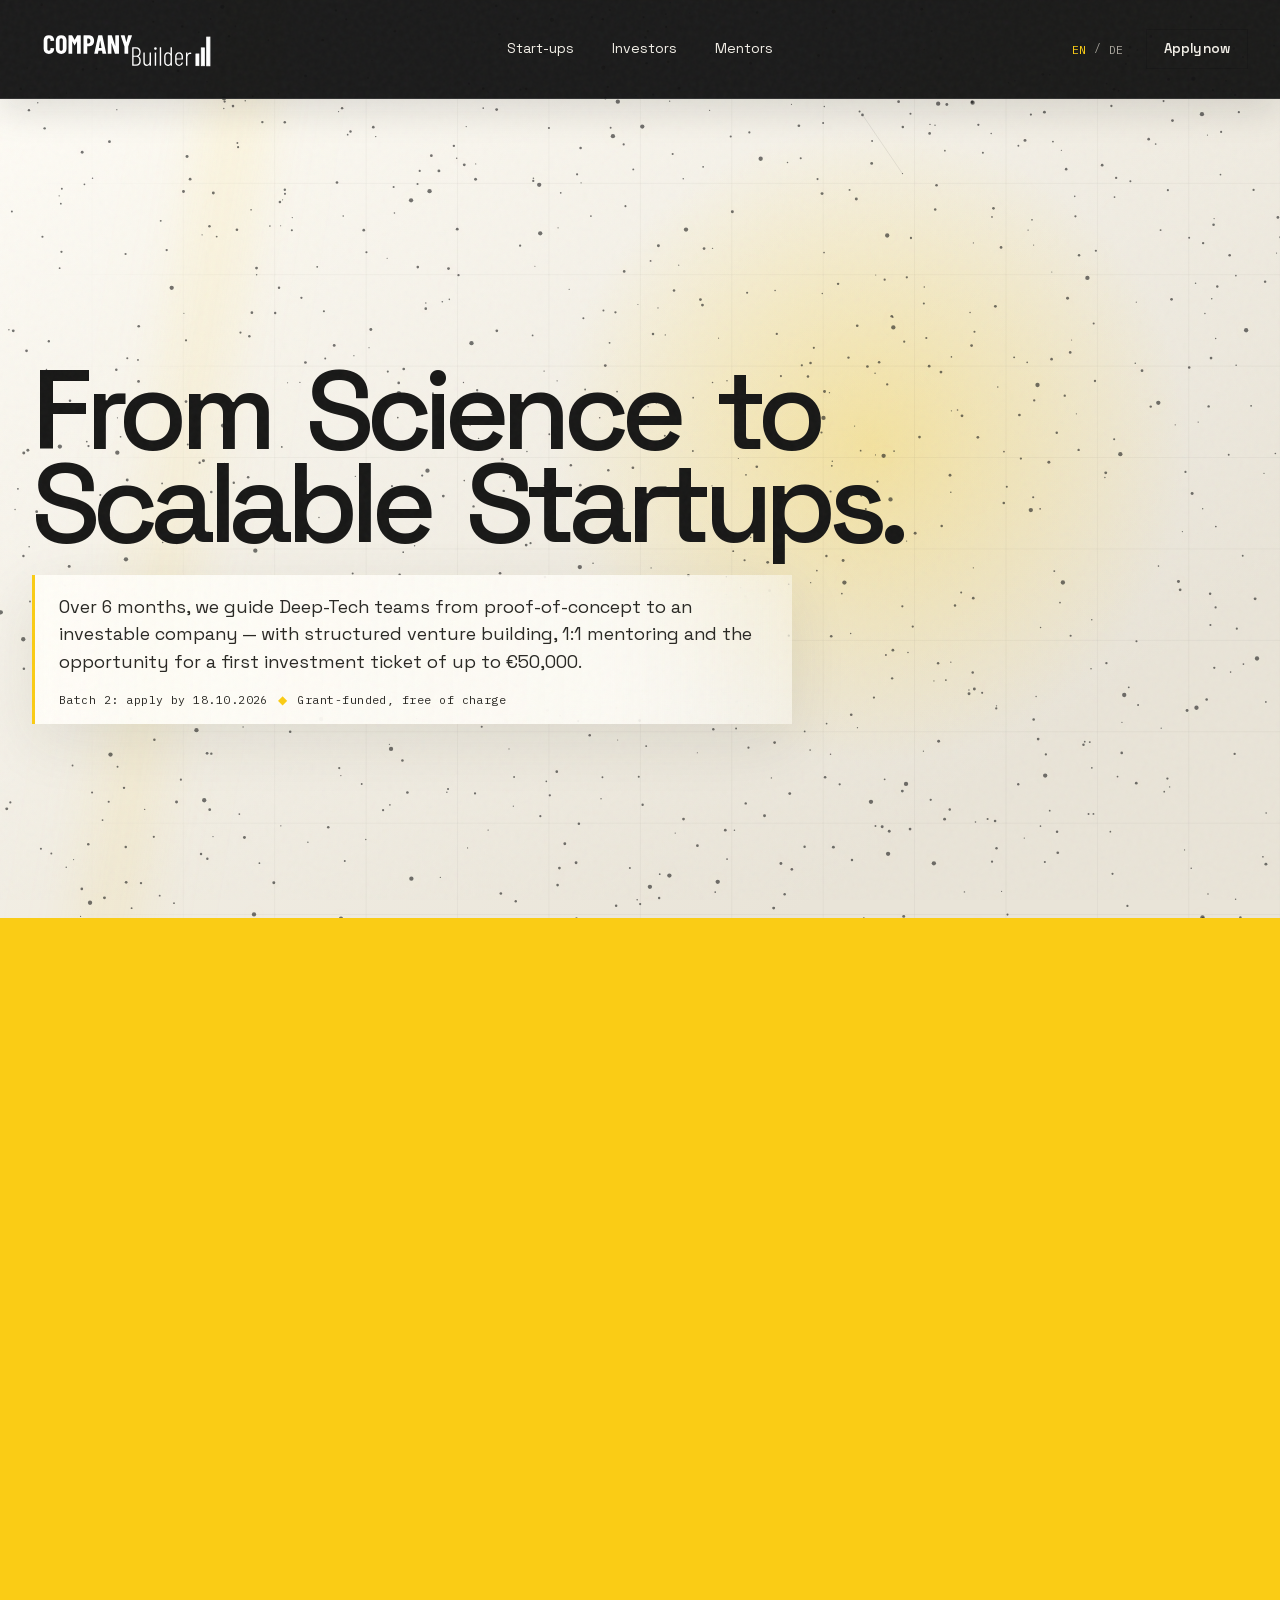
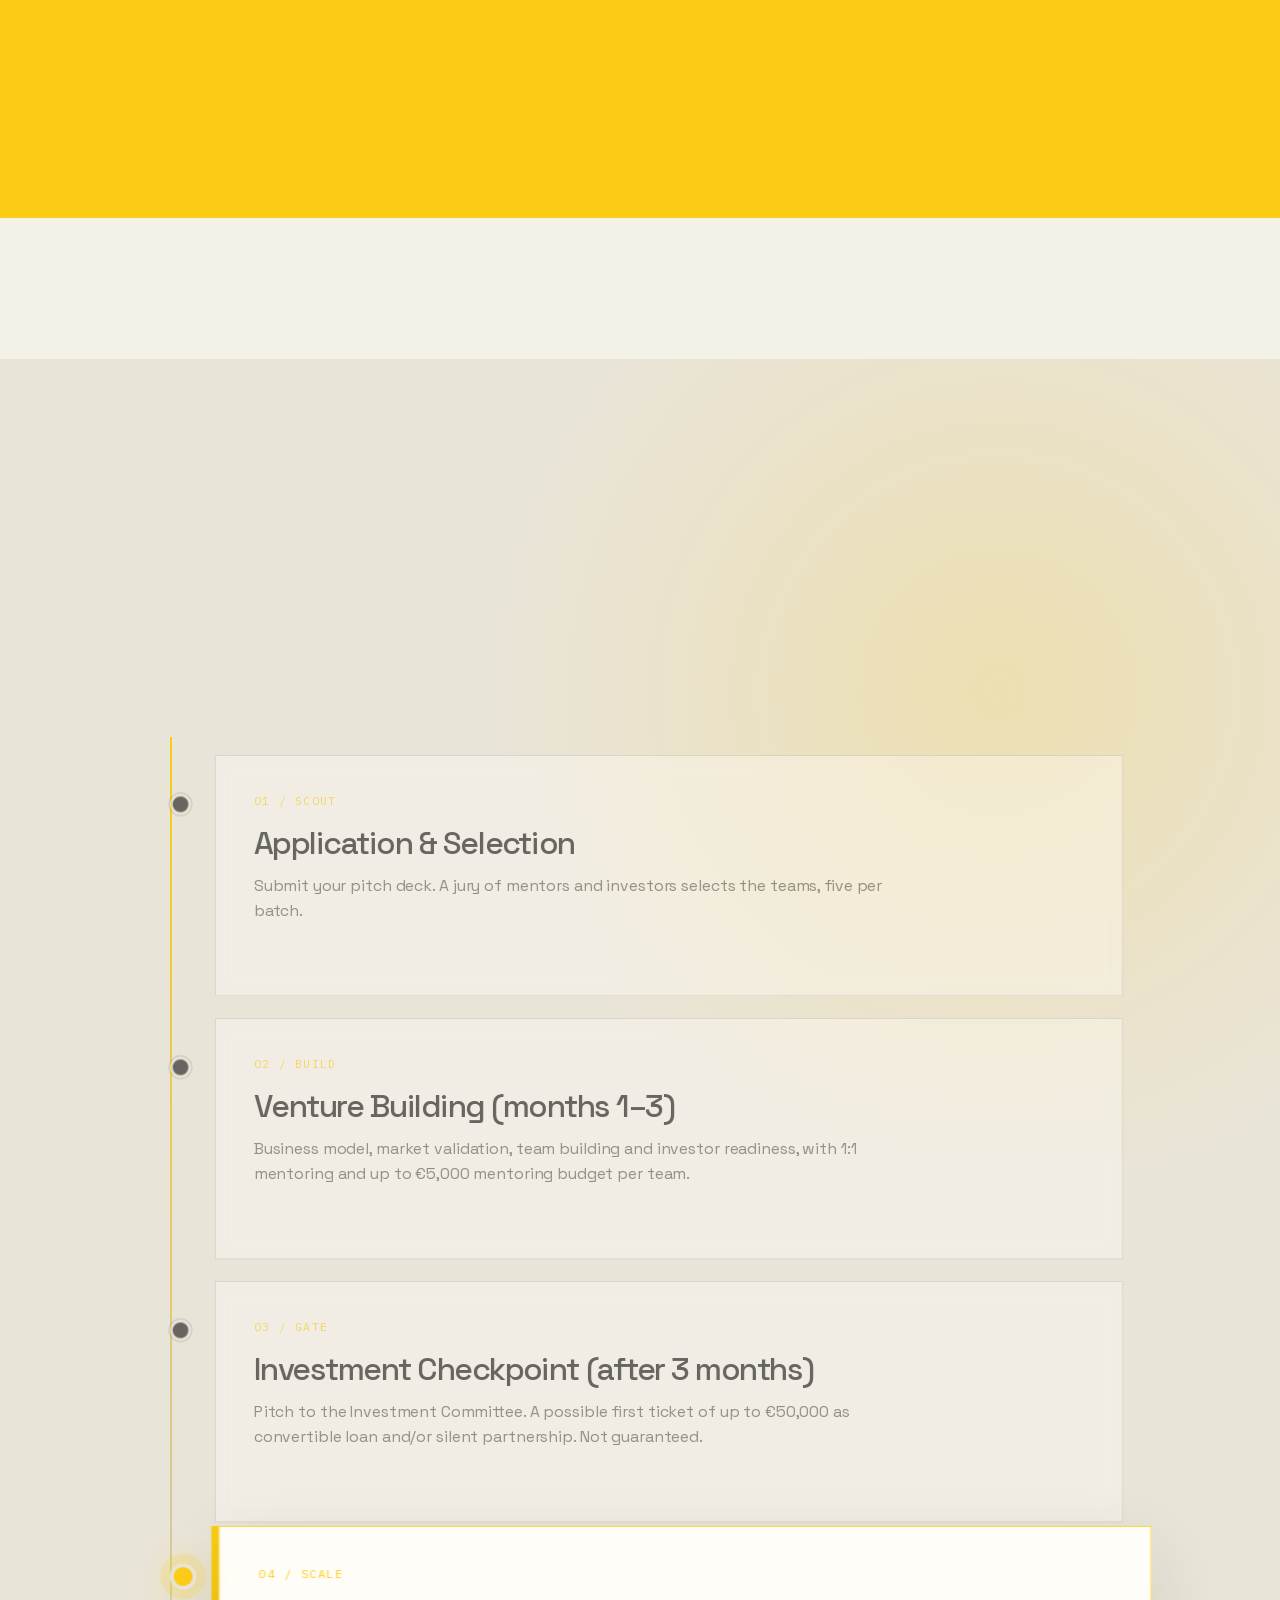
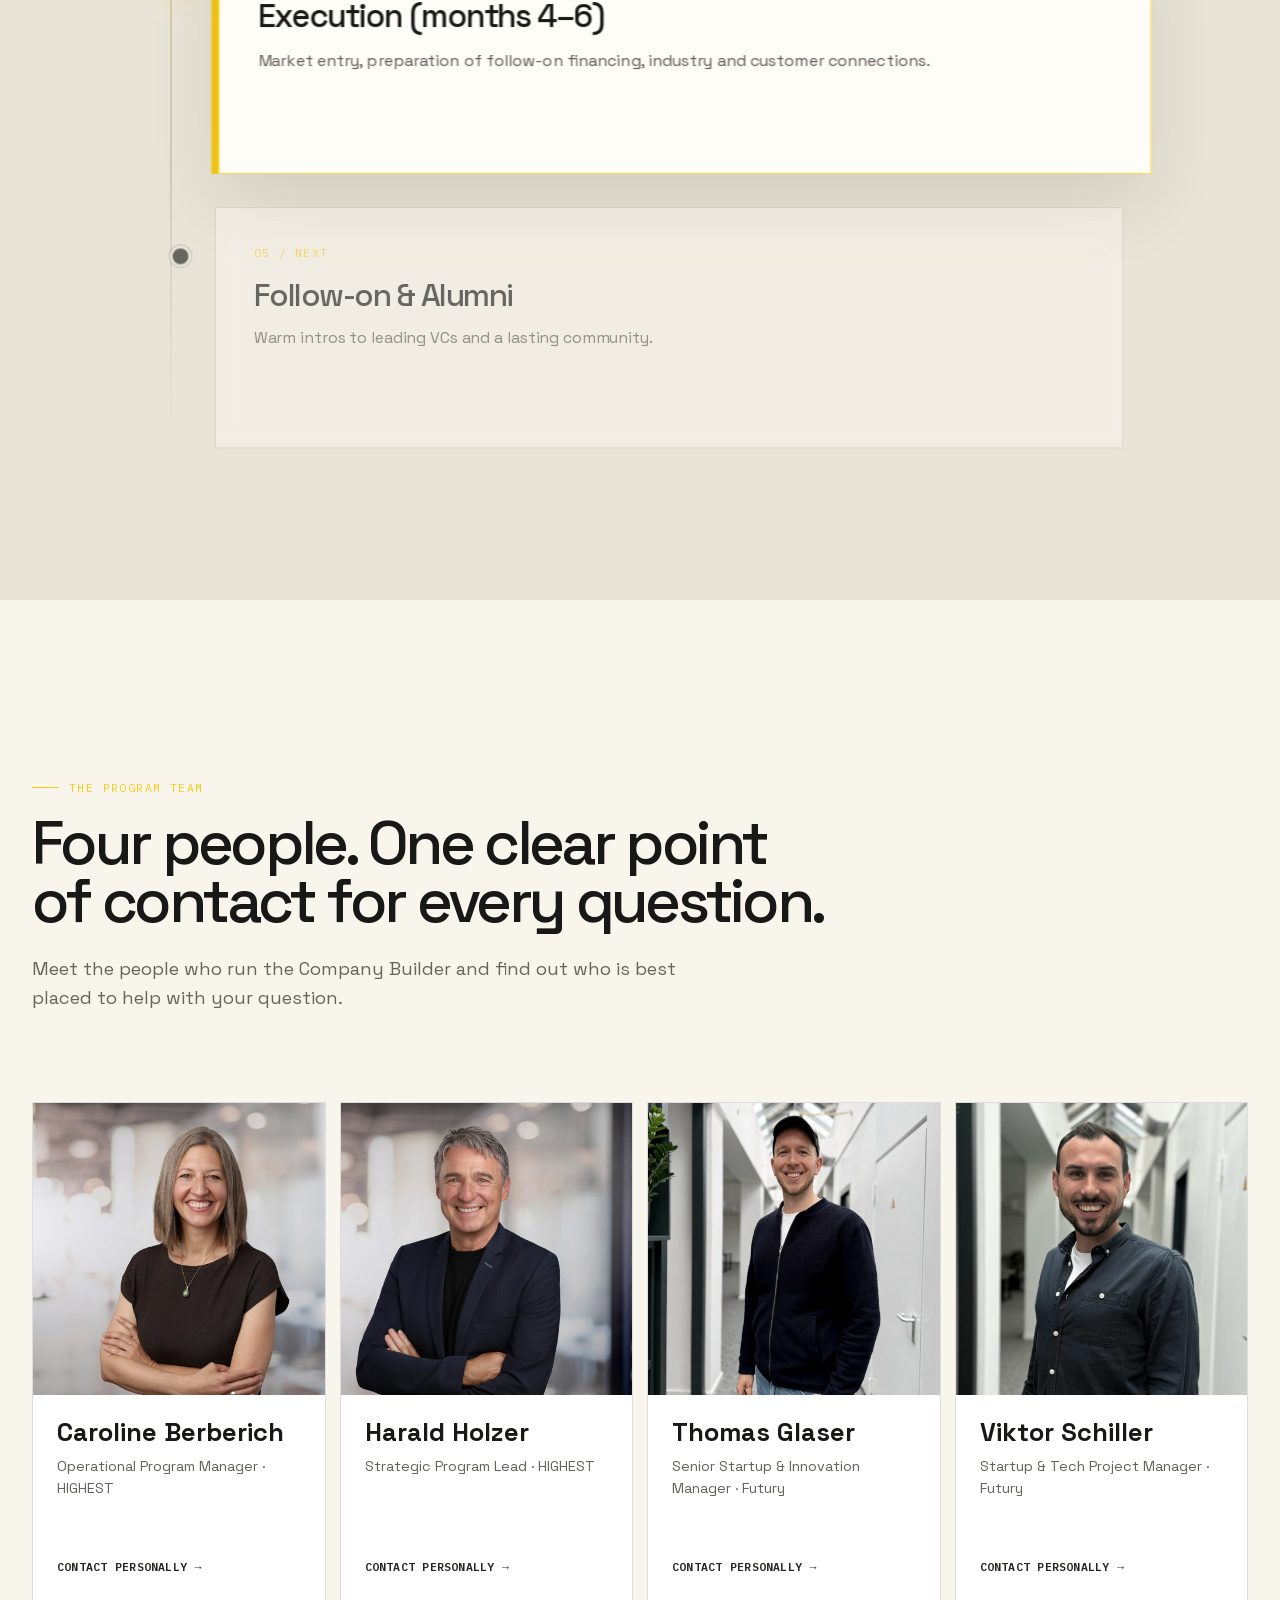
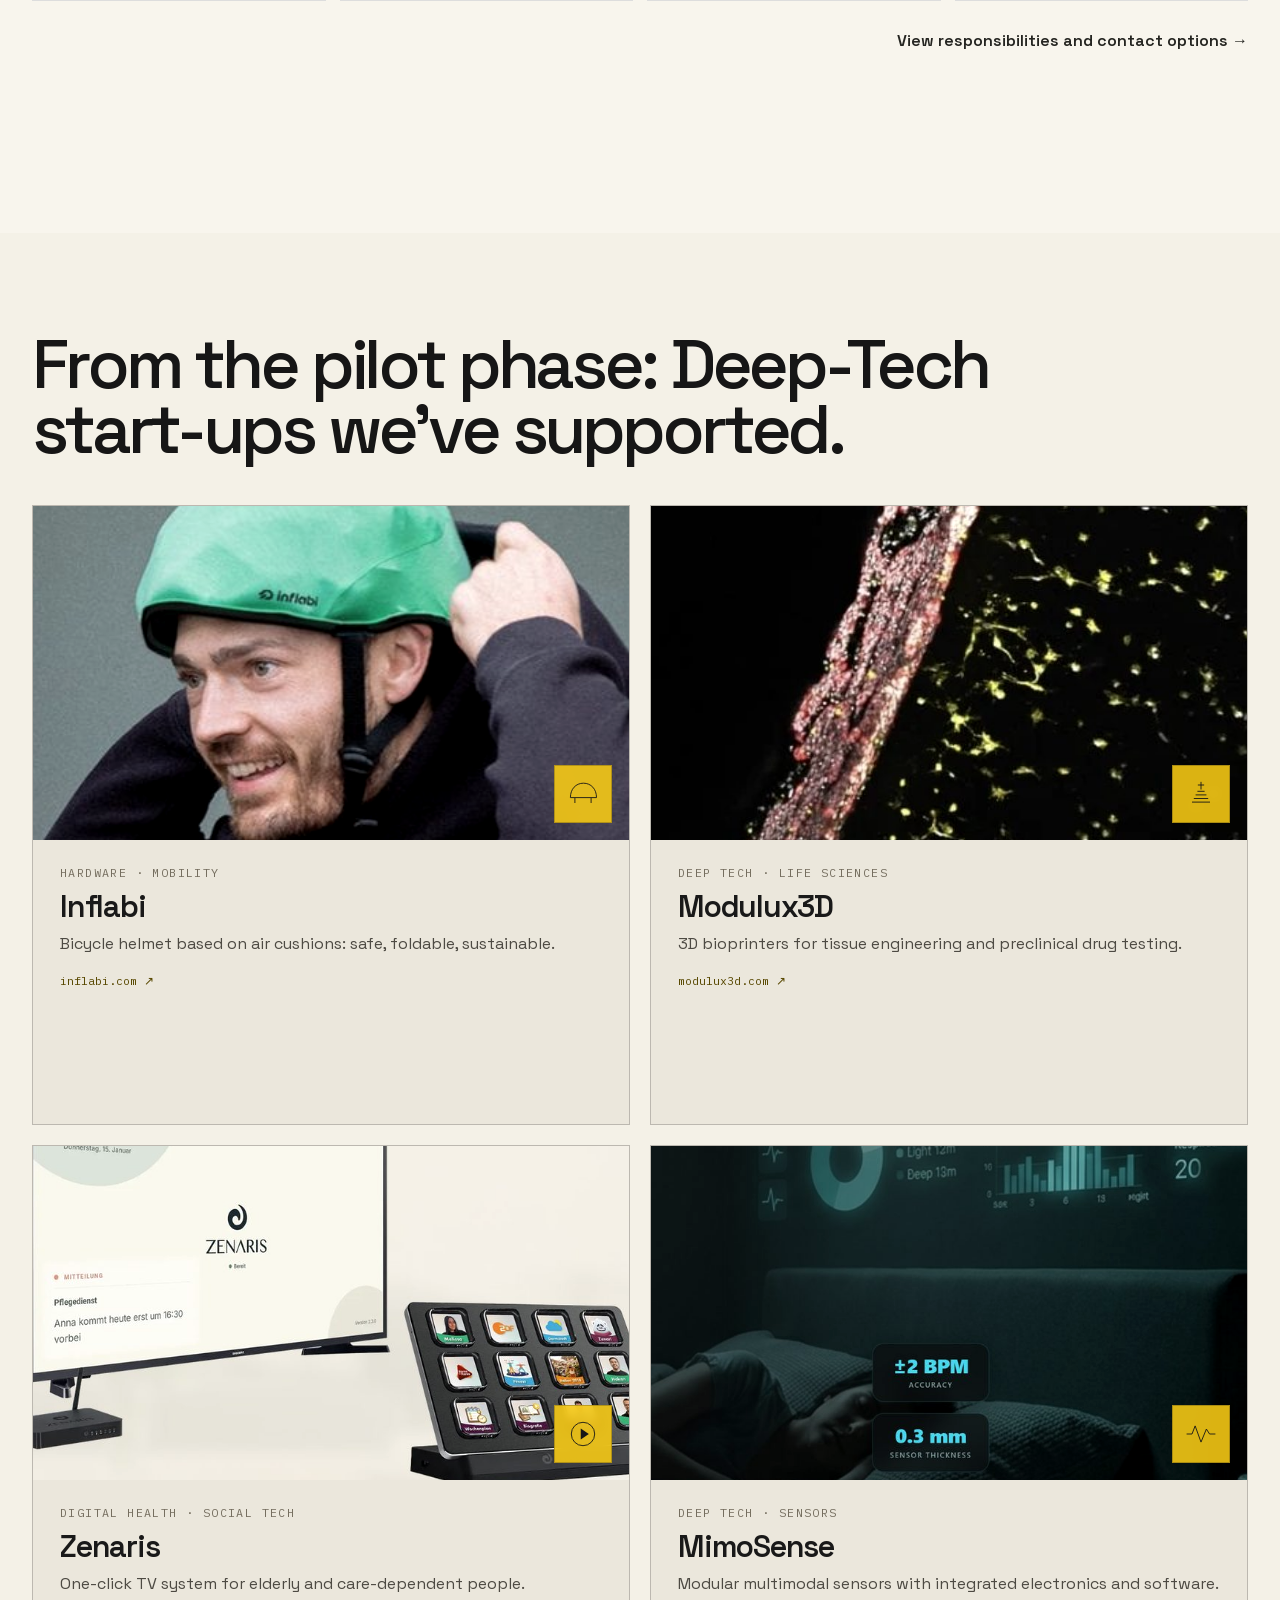
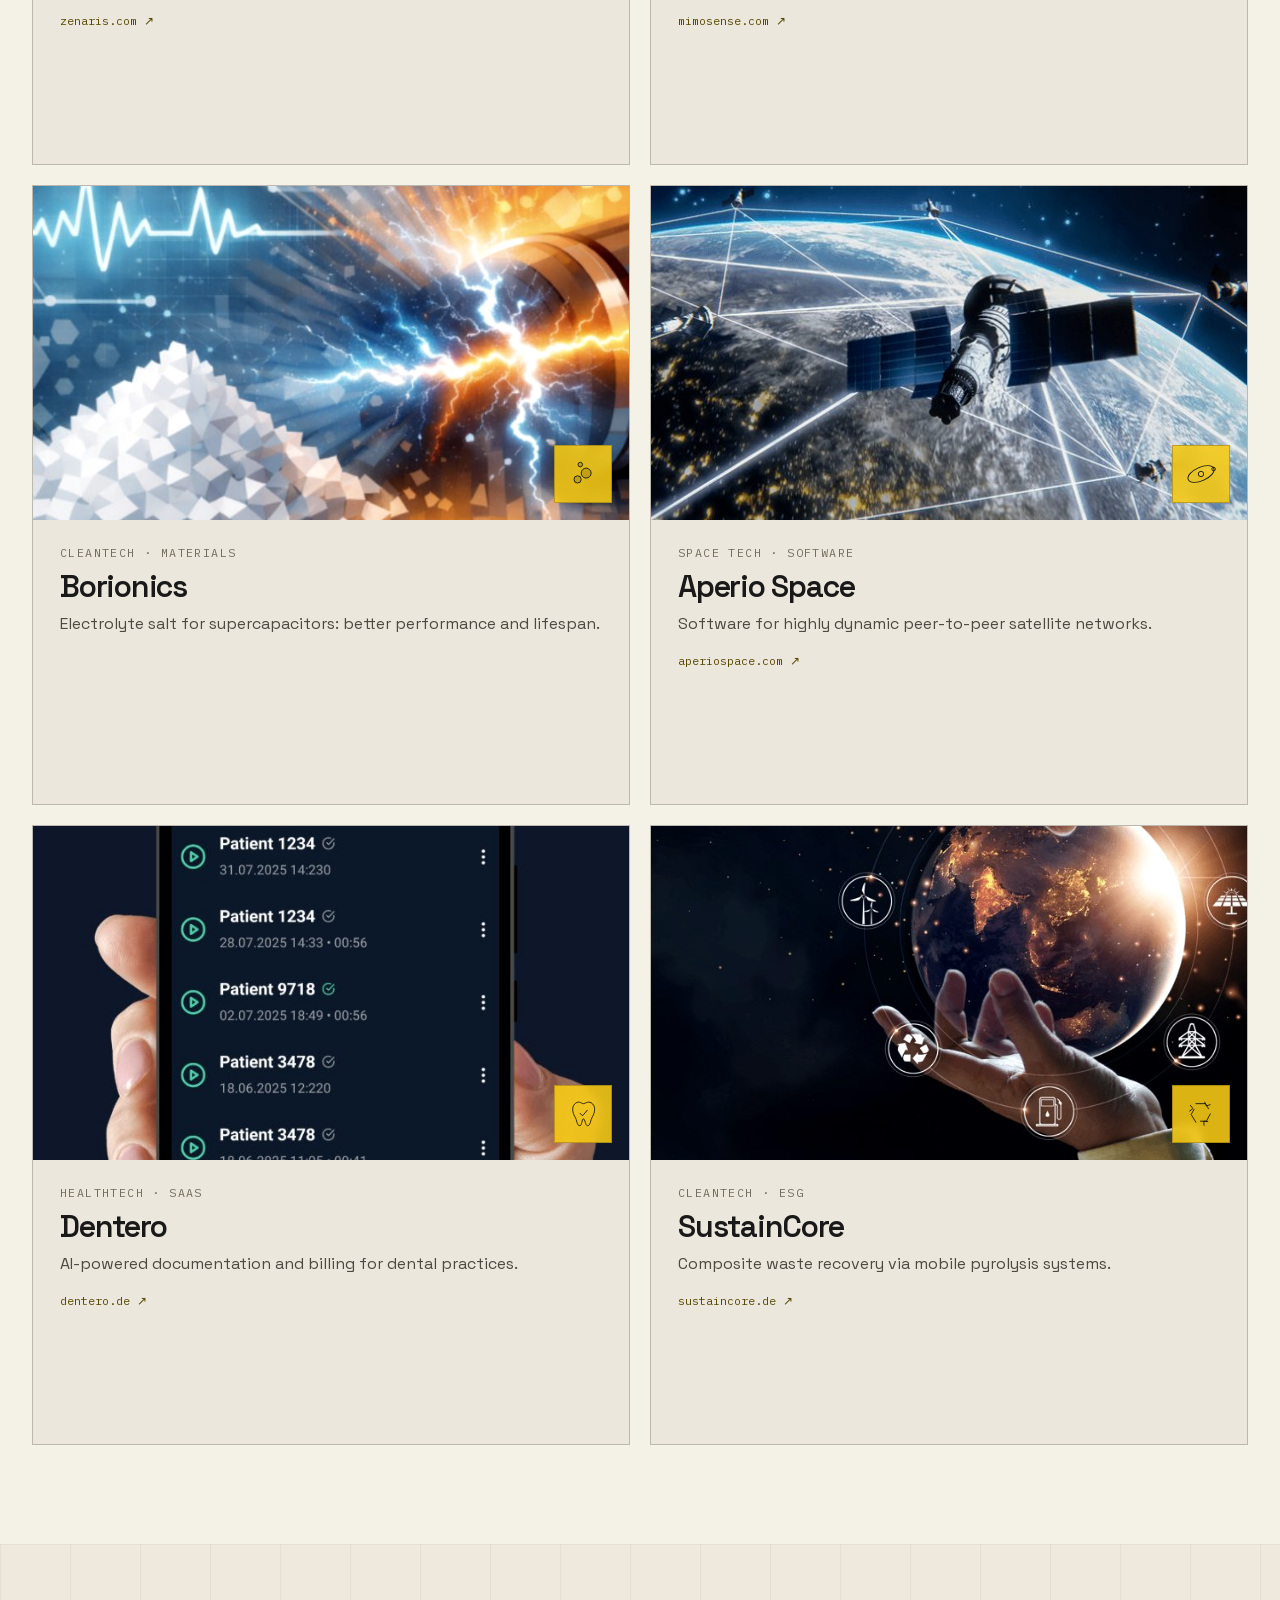
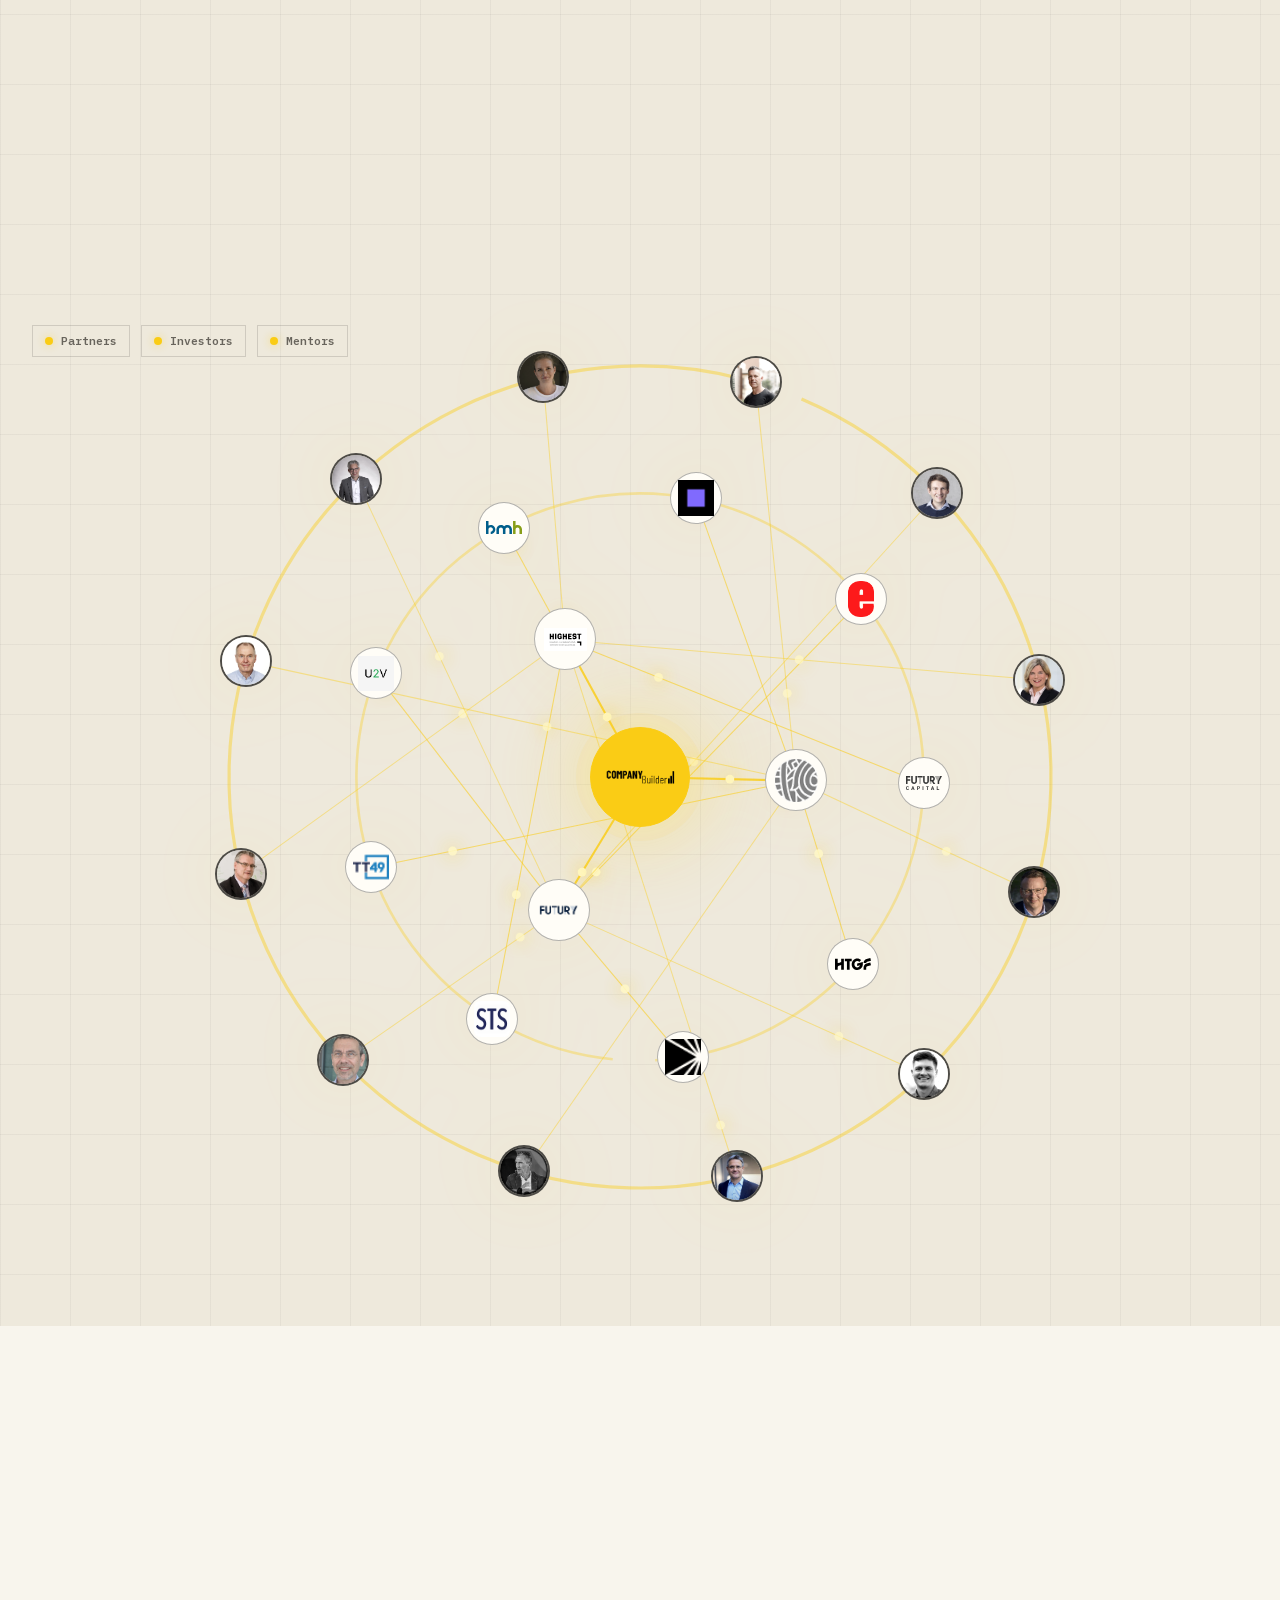
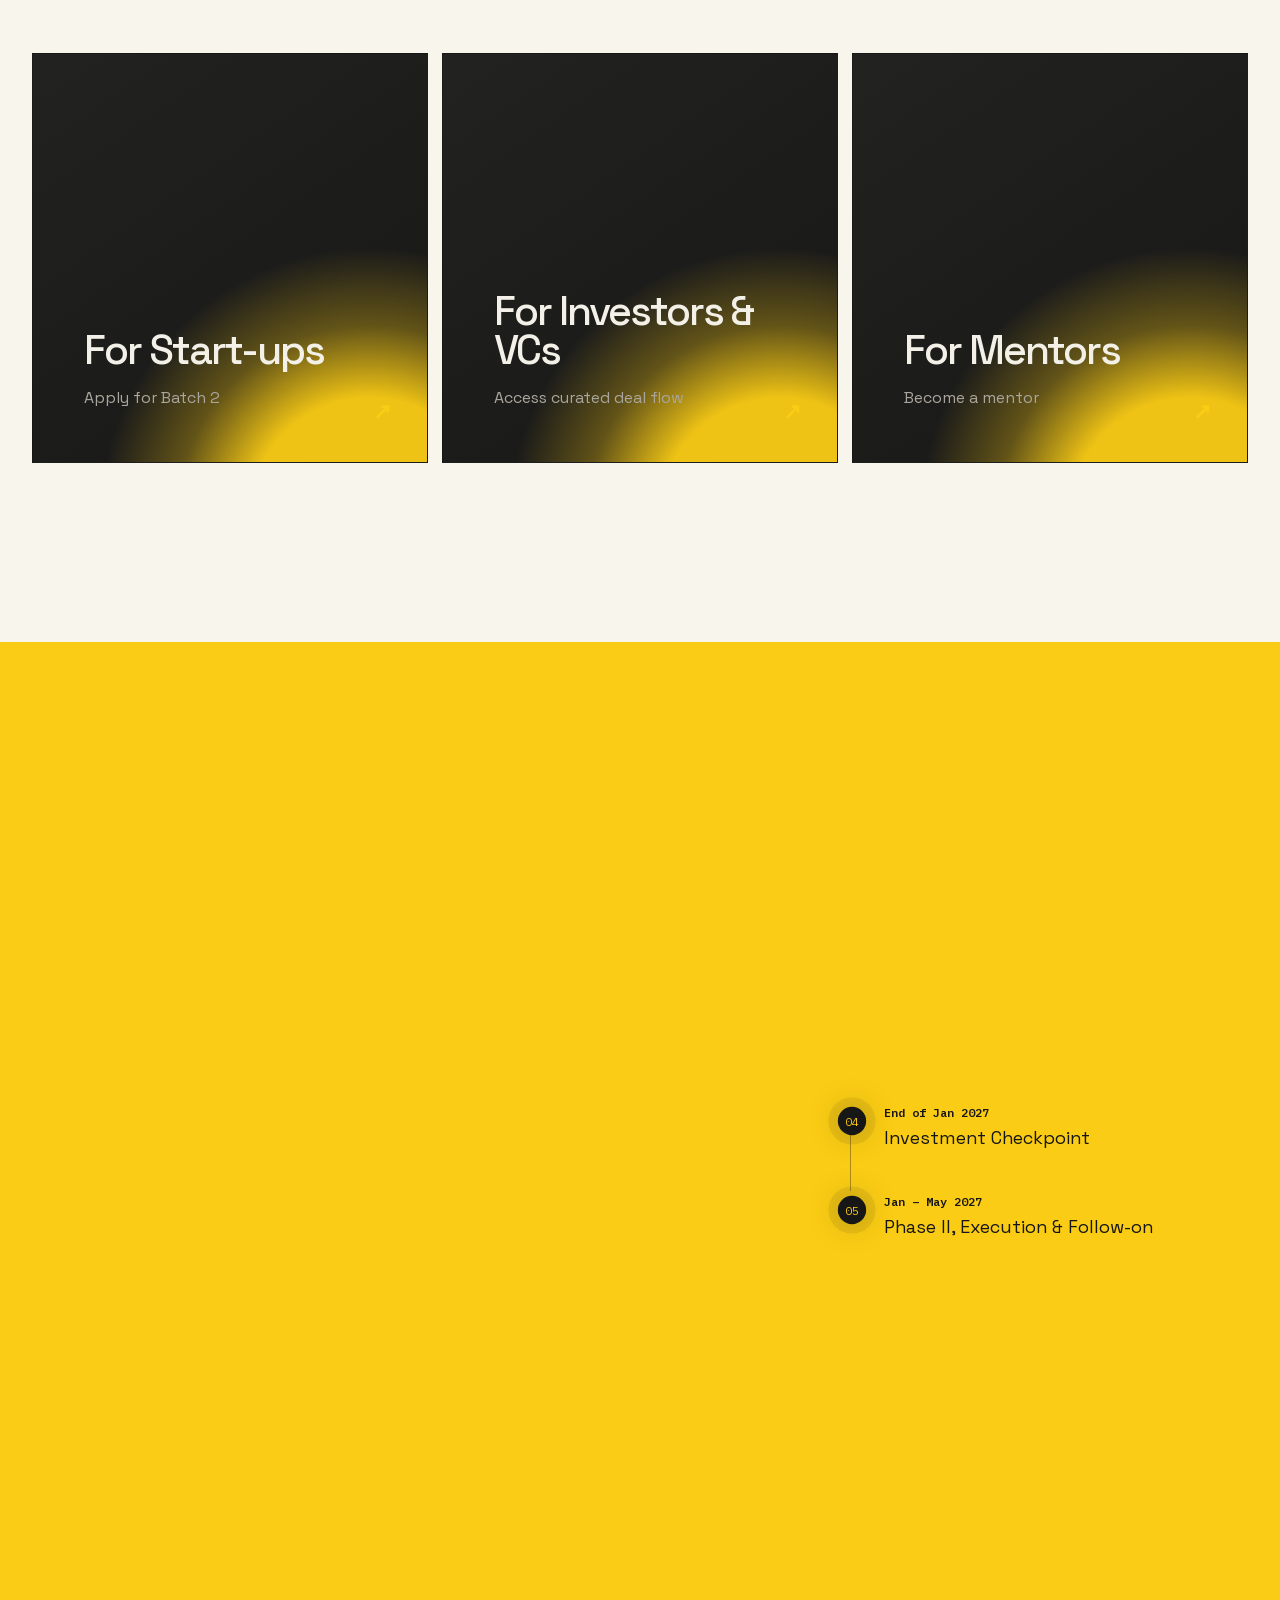
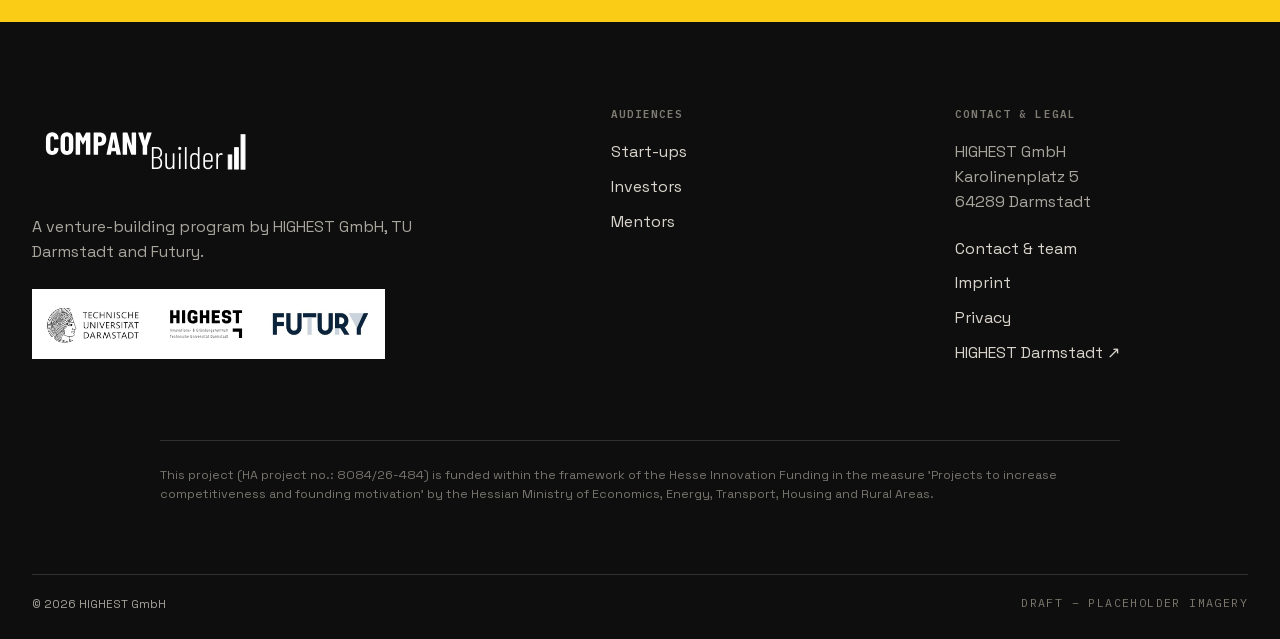
==== index.html @ 8a6f8132 "Add files via upload" ====
<!doctype html>
<html lang="en">
<head>
  <meta charset="utf-8">
  <meta name="viewport" content="width=device-width, initial-scale=1">
  <meta name="description" content="HIGHEST &amp; FUTURY Company Builder: a six-month venture-building program for Deep-Tech teams from science.">
  <meta name="theme-color" content="#1c1c1c">
  <title>HIGHEST &amp; FUTURY Company Builder</title>
  <script>document.documentElement.classList.add('js');</script>
  <link rel="stylesheet" href="assets/css/styles.css">
</head>
<body>
  <a class="skip-link" href="#main" data-i18n="skip">Skip to content</a>

  <div class="intro" data-intro aria-hidden="true">
    <button class="intro-skip" type="button" data-intro-skip data-i18n="introSkip">Skip intro</button>
    <div class="intro-particles" data-intro-particles></div>
    <p class="intro-wordmark" aria-label="HIGHEST and FUTURY Company Builder" data-intro-wordmark>HIGHEST × FUTURY</p>
  </div>

  <div class="page-wipe" aria-hidden="true"></div>

  <header class="site-header" data-header>
    <a class="brand" href="#top" aria-label="Company Builder home">
      <img src="assets/img/company-builder-logo-white.svg" alt="HIGHEST and FUTURY Company Builder" width="300" height="112">
    </a>
    <nav class="main-nav" aria-label="Primary navigation">
      <a href="startups.html" data-i18n="navStartups">Start-ups</a>
      <a href="investoren.html" data-i18n="navInvestors">Investors</a>
      <a href="mentorinnen.html" data-i18n="navMentors">Mentors</a>
    </nav>
    <div class="header-actions">
      <div class="language-switch" aria-label="Language">
        <button type="button" data-language="en" aria-pressed="true">EN</button>
        <span aria-hidden="true">/</span>
        <button type="button" data-language="de" aria-pressed="false">DE</button>
      </div>
      <a class="button button-small magnetic" href="https://form.typeform.com/to/P17u3cuQ" target="_blank" rel="noreferrer" data-i18n="applyNow">Apply now</a>
    </div>
  </header>

  <main id="main">
    <section class="hero" id="top" aria-labelledby="hero-title" data-hero>
      <div class="hero-stage">
        <canvas class="hero-canvas" data-hero-canvas aria-hidden="true"></canvas>
        <div class="hero-grid" aria-hidden="true"></div>
        <div class="hero-content shell">
          <div class="hero-copy">
            <h1 id="hero-title" data-split data-i18n="heroTitle">From Science to Scalable Startups.</h1>
            <div class="hero-info-panel">
              <p class="hero-lead" data-i18n="heroLead">Over 6 months, we guide Deep-Tech teams from proof-of-concept to an investable company — with structured venture building, 1:1 mentoring and the opportunity for a first investment ticket of up to €50,000.</p>
              <div class="hero-chips" aria-label="Batch information">
                <span data-i18n="batchChip">Batch 2: apply by 18.10.2026</span>
                <span data-i18n="freeChip">Grant-funded, free of charge</span>
              </div>
            </div>
          </div>
        </div>
      </div>
    </section>

    <section class="marquee" aria-label="Deep Tech focus areas" data-marquee>
      <div class="marquee-track" data-marquee-track>
        <div class="marquee-set"><span>AI &amp; Machine Learning</span><i>◆</i><span>Cybersecurity</span><i>◆</i><span>Climate Tech</span><i>◆</i><span>Biotech &amp; Life Sciences</span><i>◆</i><span>Materials Science</span><i>◆</i><span>Hardware</span><i>◆</i><span>SaaS</span><i>◆</i></div>
        <div class="marquee-set" aria-hidden="true"><span>AI &amp; Machine Learning</span><i>◆</i><span>Cybersecurity</span><i>◆</i><span>Climate Tech</span><i>◆</i><span>Biotech &amp; Life Sciences</span><i>◆</i><span>Materials Science</span><i>◆</i><span>Hardware</span><i>◆</i><span>SaaS</span><i>◆</i></div>
      </div>
    </section>

    <section class="section overview" id="glance" aria-labelledby="glance-title">
      <div class="shell">
        <div class="section-heading reveal"><p class="eyebrow" data-i18n="glanceEyebrow">At a glance</p><h2 id="glance-title" data-i18n="glanceTitle">A focused path from proof-of-concept to investment readiness.</h2></div>
        <div class="stats-grid">
          <article class="stat-card reveal" data-stat><svg class="stat-icon ring-icon" viewBox="0 0 80 80" aria-hidden="true"><g></g></svg><strong><span data-count="6" data-count-kind="number">6</span> <small data-i18n="months">months</small></strong><p data-i18n="statMonths">structured venture building per batch</p></article>
          <article class="stat-card reveal" data-stat><svg class="stat-icon coin-icon" viewBox="0 0 80 80" aria-hidden="true"><ellipse cx="40" cy="62" rx="24" ry="7"/><ellipse cx="40" cy="50" rx="24" ry="7"/><ellipse cx="40" cy="38" rx="24" ry="7"/></svg><strong><span data-count="50000" data-count-kind="currency">€50,000</span></strong><p data-i18n="statFirstTicket">possible investment ticket after 3 months</p></article>
          <article class="stat-card reveal" data-stat><svg class="stat-icon speech-icon" viewBox="0 0 80 80" aria-hidden="true"><path d="M14 18h52v34H39L25 64V52H14z"/></svg><strong><span data-count="5000" data-count-kind="currency">€5,000</span></strong><p data-i18n="statMentoring">budget for top-level mentoring per team</p></article>
          <article class="stat-card reveal" data-stat><svg class="stat-icon dots-icon" viewBox="0 0 80 80" aria-hidden="true"><circle cx="14" cy="40" r="6"/><circle cx="27" cy="40" r="6"/><circle cx="40" cy="40" r="6"/><circle cx="53" cy="40" r="6"/><circle cx="66" cy="40" r="6"/></svg><strong><span data-count="5" data-count-kind="number">5</span> <small data-i18n="teams">teams</small></strong><p data-i18n="statTeams">per batch, curated</p></article>
          <article class="stat-card reveal" data-stat><svg class="stat-icon bar-icon" viewBox="0 0 80 80" aria-hidden="true"><path d="M14 66h52"/><rect x="18" y="48" width="9" height="18"/><rect x="35" y="34" width="9" height="32"/><rect x="52" y="16" width="9" height="50"/></svg><strong><span data-count="500000" data-count-kind="currency">€500,000</span></strong><p data-i18n="statPreseed">possible Pre-Seed ticket from FUTURY CAPITAL after 6 months</p></article>
        </div>
        <p class="investment-note reveal"><strong data-i18n="investmentStrong">Investment is not guaranteed</strong><span data-i18n="investmentRest"> — private investors decide independently.</span></p>
      </div>
    </section>

    <section class="program-section" id="program" aria-labelledby="program-title" data-program>
      <div class="program-stage shell">
        <div class="section-heading compact reveal"><p class="eyebrow" data-i18n="programEyebrow">How the program works</p><h2 id="program-title" data-i18n="programTitle">Five checkpoints. One investable trajectory.</h2></div>
        <div class="timeline-visual">
          <svg class="timeline-path" viewBox="0 0 1200 120" preserveAspectRatio="none" aria-hidden="true"><path class="path-base" d="M40 62 C190 10 280 112 410 62 S650 10 790 62 S1010 112 1160 62"/><path class="path-progress" data-timeline-path d="M40 62 C190 10 280 112 410 62 S650 10 790 62 S1010 112 1160 62"/></svg>
          <div class="timeline-nodes" role="tablist" aria-label="Program phases">
            <button class="timeline-node active" type="button" role="tab" aria-selected="true" data-step="0"><span>01</span><b>SCOUT</b></button>
            <button class="timeline-node" type="button" role="tab" aria-selected="false" data-step="1"><span>02</span><b>BUILD</b></button>
            <button class="timeline-node gate-node" type="button" role="tab" aria-selected="false" data-step="2"><span class="gate-left"></span><span>03</span><b>GATE</b><span class="gate-right"></span><em data-i18n="gateBadge">up to €50,000</em></button>
            <button class="timeline-node" type="button" role="tab" aria-selected="false" data-step="3"><span>04</span><b>SCALE</b></button>
            <button class="timeline-node next-node" type="button" role="tab" aria-selected="false" data-step="4"><span>05</span><b>NEXT</b></button>
          </div>
        </div>
        <div class="timeline-cards">
          <article class="timeline-card active" data-timeline-card="0"><span class="timeline-number">01 / SCOUT</span><h3 data-i18n="step1Title">Application &amp; Selection</h3><p data-timeline-copy="0">Submit your pitch deck. A jury of mentors and investors selects the teams, five per batch.</p></article>
          <article class="timeline-card" data-timeline-card="1"><span class="timeline-number">02 / BUILD</span><h3 data-i18n="step2Title">Venture Building (months 1–3)</h3><p data-timeline-copy="1">Business model, market validation, team building and investor readiness, with 1:1 mentoring and up to €5,000 mentoring budget per team.</p></article>
          <article class="timeline-card" data-timeline-card="2"><span class="timeline-number">03 / GATE</span><h3 data-i18n="step3Title">Investment Checkpoint (after 3 months)</h3><p data-timeline-copy="2">Pitch to the Investment Committee. A possible first ticket of up to €50,000 as convertible loan and/or silent partnership. Not guaranteed.</p></article>
          <article class="timeline-card" data-timeline-card="3"><span class="timeline-number">04 / SCALE</span><h3 data-i18n="step4Title">Execution (months 4–6)</h3><p data-timeline-copy="3">Market entry, preparation of follow-on financing, industry and customer connections.</p></article>
          <article class="timeline-card" data-timeline-card="4"><span class="timeline-number">05 / NEXT</span><h3 data-i18n="step5Title">Follow-on &amp; Alumni</h3><p data-timeline-copy="4">Warm intros to leading VCs and a lasting community.</p><div class="next-investors" aria-label="Investor network" data-next-investors><span>BMH</span><span>D11Z</span><span>earlybird</span><span>FUTURY Capital</span><span>HTGF</span><span>First Momentum Ventures</span><span>STS Ventures</span><span>TT49</span><span>U2V</span></div></article>
        </div>
      </div>
    </section>

    <section class="section home-team-section" id="team" aria-labelledby="team-title">
      <div class="shell">
        <div class="section-heading">
          <p class="eyebrow" data-i18n="teamEyebrow">The program team</p>
          <h2 id="team-title" data-i18n="teamTitle">Four people. One clear point of contact for every question.</h2>
          <p class="section-lead" data-i18n="teamIntro">Meet the people who run the Company Builder and find out who is best placed to help with your question.</p>
        </div>
        <div class="home-team-grid">
          <a class="home-team-card" href="contact.html#caroline" data-transition-link>
            <div class="home-team-image"><img src="assets/img/team/caroline-berberich.jpg" alt="Caroline Berberich" width="500" height="500" loading="lazy"></div>
            <div class="home-team-copy"><h3>Caroline Berberich</h3><p data-i18n="teamCarolineRole">Operational Program Manager · HIGHEST</p><span data-i18n="teamContact">Contact personally →</span></div>
          </a>
          <a class="home-team-card" href="contact.html#harald" data-transition-link>
            <div class="home-team-image"><img src="assets/img/team/harald-holzer.jpg" alt="Harald Holzer" width="500" height="500" loading="lazy"></div>
            <div class="home-team-copy"><h3>Harald Holzer</h3><p data-i18n="teamHaraldRole">Strategic Program Lead · HIGHEST</p><span data-i18n="teamContact">Contact personally →</span></div>
          </a>
          <a class="home-team-card" href="contact.html#thomas" data-transition-link>
            <div class="home-team-image"><img src="assets/img/team/thomas-glaser.jpg" alt="Thomas Glaser" width="500" height="500" loading="lazy"></div>
            <div class="home-team-copy"><h3>Thomas Glaser</h3><p data-i18n="teamThomasRole">Senior Startup &amp; Innovation Manager · Futury</p><span data-i18n="teamContact">Contact personally →</span></div>
          </a>
          <a class="home-team-card" href="contact.html#viktor" data-transition-link>
            <div class="home-team-image"><img src="assets/img/team/viktor-schiller.jpg" alt="Viktor Schiller" width="500" height="500" loading="lazy"></div>
            <div class="home-team-copy"><h3>Viktor Schiller</h3><p data-i18n="teamViktorRole">Startup &amp; Tech Project Manager · Futury</p><span data-i18n="teamContact">Contact personally →</span></div>
          </a>
        </div>
        <div class="home-team-footer"><a class="text-link" href="contact.html" data-transition-link data-i18n="teamAllContacts">View responsibilities and contact options →</a></div>
      </div>
    </section>

    <section class="proof-section" id="proof" aria-labelledby="proof-title" data-proof>
      <div class="proof-stage">
        <div class="proof-heading shell"><p class="eyebrow" data-i18n="proofEyebrow">Proof</p><h2 id="proof-title" data-i18n="proofTitle">From the pilot phase: Deep-Tech start-ups we've supported.</h2></div>
        <div class="proof-viewport"><div class="proof-track" data-proof-track>
          <a class="venture-card" href="https://inflabi.com" target="_blank" rel="noreferrer"><div class="venture-image"><img src="assets/img/ref-inflabi.jpg" alt="Inflabi foldable bicycle helmet" width="477" height="391" loading="lazy"><svg class="micro helmet" viewBox="0 0 80 80" aria-hidden="true"><path d="M12 48c0-19 12-32 29-32s29 13 29 32H12Z"/><path d="M22 49v11m36-11v11"/></svg></div><div><small>Hardware · Mobility</small><h3>Inflabi</h3><p data-i18n="inflabiText">Bicycle helmet based on air cushions: safe, foldable, sustainable.</p><span>inflabi.com ↗</span></div></a>
          <a class="venture-card" href="https://modulux3d.com" target="_blank" rel="noreferrer"><div class="venture-image"><img src="assets/img/ref-modulux3d.jpg" alt="Modulux3D tissue bioprinting" width="733" height="612" loading="lazy"><svg class="micro print" viewBox="0 0 80 80" aria-hidden="true"><path d="M20 58h40M24 50h32M28 42h24M32 34h16"/><path d="M40 13v17m-7-10h14"/></svg></div><div><small>Deep Tech · Life Sciences</small><h3>Modulux3D</h3><p data-i18n="moduluxText">3D bioprinters for tissue engineering and preclinical drug testing.</p><span>modulux3d.com ↗</span></div></a>
          <a class="venture-card" href="https://zenaris.com" target="_blank" rel="noreferrer"><div class="venture-image"><img src="assets/img/ref-zenaris.jpg" alt="Zenaris one-click television system" width="900" height="718" loading="lazy"><svg class="micro play" viewBox="0 0 80 80" aria-hidden="true"><circle cx="40" cy="40" r="26"/><path d="m35 28 18 12-18 12Z"/></svg></div><div><small>Digital Health · Social Tech</small><h3>Zenaris</h3><p data-i18n="zenarisText">One-click TV system for elderly and care-dependent people.</p><span>zenaris.com ↗</span></div></a>
          <a class="venture-card" href="https://mimosense.com" target="_blank" rel="noreferrer"><div class="venture-image"><img src="assets/img/ref-mimosense.jpg" alt="MimoSense sensor electronics" width="900" height="738" loading="lazy"><svg class="micro wave" viewBox="0 0 80 80" aria-hidden="true"><path d="M8 40h12l7-18 13 36 12-29 7 11h13"/></svg></div><div><small>Deep Tech · Sensors</small><h3>MimoSense</h3><p data-i18n="mimosenseText">Modular multimodal sensors with integrated electronics and software.</p><span>mimosense.com ↗</span></div></a>
          <article class="venture-card"><div class="venture-image"><img src="assets/img/ref-borionics.jpg" alt="Borionics material research" width="798" height="715" loading="lazy"><svg class="micro bubbles" viewBox="0 0 80 80" aria-hidden="true"><circle cx="28" cy="52" r="8"/><circle cx="47" cy="38" r="11"/><circle cx="34" cy="19" r="5"/></svg></div><div><small>Cleantech · Materials</small><h3>Borionics</h3><p data-i18n="borionicsText">Electrolyte salt for supercapacitors: better performance and lifespan.</p></div></article>
          <a class="venture-card" href="https://aperiospace.com" target="_blank" rel="noreferrer"><div class="venture-image"><img src="assets/img/ref-aperio-space.jpg" alt="Aperio Space satellite network" width="676" height="467" loading="lazy"><svg class="micro orbit" viewBox="0 0 80 80" aria-hidden="true"><ellipse cx="40" cy="40" rx="31" ry="15" transform="rotate(-24 40 40)"/><circle cx="40" cy="40" r="6"/><circle cx="68" cy="29" r="4"/></svg></div><div><small>Space Tech · Software</small><h3>Aperio Space</h3><p data-i18n="aperioText">Software for highly dynamic peer-to-peer satellite networks.</p><span>aperiospace.com ↗</span></div></a>
          <a class="venture-card" href="https://dentero.de" target="_blank" rel="noreferrer"><div class="venture-image"><img src="assets/img/ref-dentero.jpg" alt="Dentero dental practice software" width="751" height="637" loading="lazy"><svg class="micro tooth" viewBox="0 0 80 80" aria-hidden="true"><path d="M25 15c-12 7-8 23-3 31 5 8 4 20 11 20 5 0 4-15 8-15s4 15 9 15c7 0 6-12 11-20 5-8 9-24-3-31-8-4-13 2-17 2s-8-6-16-2Z"/><path d="m33 38 6 6 11-13"/></svg></div><div><small>HealthTech · SaaS</small><h3>Dentero</h3><p data-i18n="denteroText">AI-powered documentation and billing for dental practices.</p><span>dentero.de ↗</span></div></a>
          <a class="venture-card" href="https://sustaincore.de" target="_blank" rel="noreferrer"><div class="venture-image"><img src="assets/img/ref-sustaincore.jpg" alt="SustainCore composite material recovery" width="820" height="439" loading="lazy"><svg class="micro recycle" viewBox="0 0 80 80" aria-hidden="true"><path d="M28 17h22l7 12M61 39l-9 17H38M29 59 18 41l7-12"/><path d="m48 13 4 9 9-3M56 57l-10-1 1 10M14 34l8-6-6-8"/></svg></div><div><small>Cleantech · ESG</small><h3>SustainCore</h3><p data-i18n="sustaincoreText">Composite waste recovery via mobile pyrolysis systems.</p><span>sustaincore.de ↗</span></div></a>
        </div></div>
      </div>
    </section>

    <section class="section network-section" id="network" aria-labelledby="network-title" data-network><div class="shell">
      <div class="section-heading reveal"><p class="eyebrow" data-i18n="networkEyebrow">Network effect</p><h2 id="network-title" data-i18n="networkTitle">A company is never built alone.</h2><p class="section-lead lens-copy" data-lens-copy="networkIntro">Partners and investors expand the path around your team.</p></div>
      <div class="network-legend" aria-label="Network filters"><label><input type="checkbox" checked data-network-filter="partner"><span></span><b data-i18n="partners">Partners</b></label><label><input type="checkbox" checked data-network-filter="investor"><span></span><b data-i18n="investors">Investors</b></label><label><input type="checkbox" checked data-network-filter="mentor"><span></span><b data-i18n="mentors">Mentors</b></label></div>
      <div class="network-map" data-network-map><canvas data-network-canvas aria-hidden="true"></canvas><div class="network-nodes" data-network-nodes>
        <button class="network-node center" type="button" data-network-node data-group="center" data-name="Company Builder" aria-label="Company Builder"><img src="assets/img/logo-company-builder.png" alt="" width="400" height="149"><b>Company Builder</b></button>

        <a class="network-node is-logo is-link" href="https://highest.gmbh/" target="_blank" rel="noreferrer" data-network-node data-group="partner" data-name="HIGHEST GmbH" aria-label="Website von HIGHEST GmbH öffnen"><img src="assets/img/logo-highest.svg" alt="" loading="lazy"><b>HIGHEST GmbH</b></a>
        <a class="network-node is-logo is-link" href="https://www.tu-darmstadt.de/" target="_blank" rel="noreferrer" data-network-node data-group="partner" data-name="TU Darmstadt" aria-label="Website der TU Darmstadt öffnen"><img src="assets/img/network/logo-tu-darmstadt.png" alt="" width="80" height="80" loading="lazy"><b>TU Darmstadt</b></a>
        <a class="network-node is-logo is-link" href="https://www.futury.eu/" target="_blank" rel="noreferrer" data-network-node data-group="partner" data-name="Futury" aria-label="Website von Futury öffnen"><img src="assets/img/network/logo-futury.png" alt="" width="1459" height="625" loading="lazy"><b>Futury</b></a>

        <a class="network-node is-logo is-link" href="https://www.bmh-hessen.de/" target="_blank" rel="noreferrer" data-network-node data-group="investor" data-name="BMH" aria-label="Website von BMH öffnen"><img src="assets/img/network/logo-bmh.svg" alt="" loading="lazy"><b>BMH</b></a>
        <a class="network-node is-logo is-link" href="https://d11z.com/" target="_blank" rel="noreferrer" data-network-node data-group="investor" data-name="D11Z" aria-label="Website von D11Z öffnen"><img src="assets/img/network/logo-d11z.png" alt="" width="300" height="300" loading="lazy"><b>D11Z</b></a>
        <a class="network-node is-logo is-link" href="https://earlybird.com/" target="_blank" rel="noreferrer" data-network-node data-group="investor" data-name="earlybird" aria-label="Website von earlybird öffnen"><img src="assets/img/network/logo-earlybird.png" alt="" width="64" height="64" loading="lazy"><b>earlybird</b></a>
        <a class="network-node is-logo is-link" href="https://futurycapital.vc/" target="_blank" rel="noreferrer" data-network-node data-group="investor" data-name="FUTURY Capital" aria-label="Website von FUTURY Capital öffnen"><img src="assets/img/network/logo-futury-capital.svg" alt="" loading="lazy"><b>FUTURY Capital</b></a>
        <a class="network-node is-logo is-link" href="https://www.htgf.de/" target="_blank" rel="noreferrer" data-network-node data-group="investor" data-name="HTGF" aria-label="Website des HTGF öffnen"><img src="assets/img/network/logo-htgf.svg" alt="" loading="lazy"><b>HTGF</b></a>
        <a class="network-node is-logo is-link" href="https://www.firstmomentum.vc/" target="_blank" rel="noreferrer" data-network-node data-group="investor" data-name="First Momentum Ventures" aria-label="Website von First Momentum Ventures öffnen"><img src="assets/img/network/logo-first-momentum.png" alt="" width="32" height="32" loading="lazy"><b>First Momentum Ventures</b></a>
        <a class="network-node is-logo is-link" href="https://sts-ventures.de/" target="_blank" rel="noreferrer" data-network-node data-group="investor" data-name="STS Ventures" aria-label="Website von STS Ventures öffnen"><img src="assets/img/network/logo-sts.png" alt="" width="192" height="192" loading="lazy"><b>STS Ventures</b></a>
        <a class="network-node is-logo is-link" href="https://tt49.de/" target="_blank" rel="noreferrer" data-network-node data-group="investor" data-name="TT49" aria-label="Website von TT49 öffnen"><img src="assets/img/network/logo-tt49.png" alt="" width="32" height="32" loading="lazy"><b>TT49</b></a>
        <a class="network-node is-logo is-link" href="https://u2v.vc/" target="_blank" rel="noreferrer" data-network-node data-group="investor" data-name="U2V" aria-label="Website von U2V öffnen"><img src="assets/img/network/logo-u2v.png" alt="" width="465" height="456" loading="lazy"><b>U2V</b></a>

        <button class="network-node is-portrait" type="button" data-network-node data-group="mentor" data-name="Florine von Caprivi" aria-label="Florine von Caprivi"><img src="assets/img/network/mentor-florine-von-caprivi.jpg" alt="" width="500" height="500" loading="lazy"><b>Florine von Caprivi</b></button>
        <button class="network-node is-portrait" type="button" data-network-node data-group="mentor" data-name="Thomas Biermann" aria-label="Thomas Biermann"><img src="assets/img/network/mentor-thomas-biermann.jpg" alt="" width="500" height="500" loading="lazy"><b>Thomas Biermann</b></button>
        <button class="network-node is-portrait" type="button" data-network-node data-group="mentor" data-name="Martin Krech" aria-label="Dr.-Ing. Martin Krech"><img src="assets/img/network/mentor-martin-krech.jpg" alt="" width="500" height="500" loading="lazy"><b>Dr.-Ing. Martin Krech</b></button>
        <button class="network-node is-portrait" type="button" data-network-node data-group="mentor" data-name="Bettina Laurick" aria-label="Bettina Laurick"><img src="assets/img/network/mentor-bettina-laurick.jpg" alt="" width="500" height="500" loading="lazy"><b>Bettina Laurick</b></button>
        <button class="network-node is-portrait" type="button" data-network-node data-group="mentor" data-name="Michael Gaenzler" aria-label="Michael Gaenzler"><img src="assets/img/network/mentor-michael-gaenzler.jpg" alt="" width="500" height="500" loading="lazy"><b>Michael Gaenzler</b></button>
        <button class="network-node is-portrait" type="button" data-network-node data-group="mentor" data-name="Yannic Ambach" aria-label="Yannic Ambach"><img src="assets/img/network/mentor-yannic-ambach.jpg" alt="" width="500" height="500" loading="lazy"><b>Yannic Ambach</b></button>
        <button class="network-node is-portrait" type="button" data-network-node data-group="mentor" data-name="Bernd Hetterscheidt" aria-label="Bernd Hetterscheidt"><img src="assets/img/network/mentor-bernd-hetterscheidt.jpg" alt="" width="500" height="500" loading="lazy"><b>Bernd Hetterscheidt</b></button>
        <button class="network-node is-portrait" type="button" data-network-node data-group="mentor" data-name="Rainer Hetzer" aria-label="Rainer Hetzer"><img src="assets/img/network/mentor-rainer-hetzer.jpg" alt="" width="500" height="500" loading="lazy"><b>Rainer Hetzer</b></button>
        <button class="network-node is-portrait" type="button" data-network-node data-group="mentor" data-name="Laurent Guyard" aria-label="Laurent Guyard"><img src="assets/img/network/mentor-laurent-guyard.jpg" alt="" width="500" height="500" loading="lazy"><b>Laurent Guyard</b></button>
        <button class="network-node is-portrait" type="button" data-network-node data-group="mentor" data-name="Elmar Goetz" aria-label="Elmar Goetz"><img src="assets/img/network/mentor-elmar-goetz.jpg" alt="" width="500" height="500" loading="lazy"><b>Elmar Goetz</b></button>
        <button class="network-node is-portrait" type="button" data-network-node data-group="mentor" data-name="Albrecht Krey" aria-label="Albrecht Krey"><img src="assets/img/network/mentor-albrecht-krey.jpg" alt="" width="500" height="500" loading="lazy"><b>Albrecht Krey</b></button>
        <button class="network-node is-portrait" type="button" data-network-node data-group="mentor" data-name="Peter Scherer" aria-label="Peter Scherer"><img src="assets/img/network/mentor-peter-scherer.jpg" alt="" width="500" height="500" loading="lazy"><b>Peter Scherer</b></button>
      </div></div>
    </div></section>

    <section class="section portals" aria-labelledby="portals-title"><div class="shell">
      <div class="section-heading reveal"><p class="eyebrow" data-i18n="doorsEyebrow">Choose your door</p><h2 id="portals-title" data-i18n="doorsTitle">Enter from your perspective.</h2></div>
      <div class="portal-grid"><a class="portal-card" href="startups.html" data-portal="startup" data-transition-link><span>01</span><h3 data-i18n="portalStartup">For Start-ups</h3><p data-i18n="portalStartupCta">Apply for Batch 2</p><b>↗</b></a><a class="portal-card" href="investoren.html" data-portal="investor" data-transition-link><span>02</span><h3 data-i18n="portalInvestor">For Investors &amp; VCs</h3><p data-i18n="portalInvestorCta">Access curated deal flow</p><b>↗</b></a><a class="portal-card" href="mentorinnen.html" data-portal="mentor" data-transition-link><span>03</span><h3 data-i18n="portalMentor">For Mentors</h3><p data-i18n="portalMentorCta">Become a mentor</p><b>↗</b></a></div>
    </div></section>

    <section class="apply-section" id="apply" aria-labelledby="apply-title"><div class="shell apply-grid">
      <div class="apply-copy reveal"><p class="eyebrow" data-i18n="scheduleEyebrow">Batch 2 · 2026/27</p><h2 id="apply-title" data-i18n="scheduleTitle">Your next six months can change the trajectory.</h2><div class="countdown" data-countdown aria-label="Countdown to application deadline"><div><strong data-countdown-days>00</strong><span data-i18n="days">Days</span></div><div><strong data-countdown-hours>00</strong><span data-i18n="hours">Hours</span></div><div><strong data-countdown-minutes>00</strong><span data-i18n="minutes">Minutes</span></div><div><strong data-countdown-seconds>00</strong><span data-i18n="seconds">Seconds</span></div></div><p class="countdown-closed" data-countdown-closed hidden data-i18n="closed">Applications for Batch 2 are closed. Contact us for the next opportunity.</p><a class="button button-primary button-large magnetic" href="https://form.typeform.com/to/P17u3cuQ" target="_blank" rel="noreferrer" data-apply-button><span data-i18n="applyArrow">Apply now →</span></a><a class="privacy-link" href="https://highestbuilder.com/privacy-applications/" target="_blank" rel="noreferrer" data-i18n="applicationPrivacy">Privacy information for applications ↗</a><p class="apply-meta" data-i18n="applyMeta">Free of charge (de-minimis aid approx. €8,400) · Hesse, Rhine-Main &amp; Germany-wide · No finished product required</p></div>
      <ol class="schedule" data-schedule><li class="reveal"><time>01.10.–18.10.2026</time><span data-i18n="date1">Application phase</span></li><li class="reveal"><time>23.10.2026</time><span data-i18n="date2">Pitch Day &amp; Jury Selection</span></li><li class="reveal"><time>Nov 2026 – Jan 2027</time><span data-i18n="date3">Phase I, Venture Building</span></li><li class="reveal"><time data-i18n="date4Time">End of Jan 2027</time><span data-i18n="date4">Investment Checkpoint</span></li><li class="reveal"><time>Jan – May 2027</time><span data-i18n="date5">Phase II, Execution &amp; Follow-on</span></li></ol>
    </div></section>
  </main>

  <footer class="site-footer">
    <div class="footer-main">
      <div class="footer-brand"><img class="footer-logo" src="assets/img/company-builder-logo-white.svg" alt="HIGHEST &amp; FUTURY Company Builder" width="300" height="112"><p data-i18n="footerProgram">A venture-building program by HIGHEST GmbH, TU Darmstadt and Futury.</p><div class="partner-logos" role="group" aria-label="TU Darmstadt, HIGHEST and Futury"><span class="partner-logo-crop partner-logo-tu"><img src="assets/img/partners-tud-highest-futury.jpg" alt="TU Darmstadt" width="1238" height="210" loading="lazy"></span><img class="partner-logo-highest" src="assets/img/logo-highest.svg" alt="HIGHEST" width="328" height="180" loading="lazy"><span class="partner-logo-crop partner-logo-futury"><img src="assets/img/partners-tud-highest-futury.jpg" alt="Futury" width="1238" height="210" loading="lazy"></span></div></div>
      <nav class="footer-col" aria-label="Audiences"><h2 data-i18n="footerAudiences">Audiences</h2><a href="startups.html" data-i18n="navStartups">Start-ups</a><a href="investoren.html" data-i18n="navInvestors">Investors</a><a href="mentorinnen.html" data-i18n="navMentors">Mentors</a></nav>
      <div class="footer-col"><h2 data-i18n="footerContactLegal">Contact &amp; legal</h2><address>HIGHEST GmbH<br>Karolinenplatz 5<br>64289 Darmstadt</address><a href="contact.html" data-i18n="footerContact">Contact</a><a href="impressum.html" data-i18n="imprint">Imprint</a><a href="datenschutz.html" data-i18n="privacy">Privacy</a><a href="https://highest-darmstadt.de/de/" target="_blank" rel="noreferrer">HIGHEST Darmstadt ↗</a></div>
    </div>
    <p class="footer-funding" data-i18n="funding">This project (HA project no.: 8084/26-484) is funded within the framework of the Hesse Innovation Funding in the measure 'Projects to increase competitiveness and founding motivation' by the Hessian Ministry of Economics, Energy, Transport, Housing and Rural Areas.</p>
    <div class="footer-bottom"><span>© 2026 HIGHEST GmbH</span><span class="draft-label">DRAFT – placeholder imagery</span></div>
  </footer>

  <script src="assets/js/vendor/gsap.min.js"></script>
  <script src="assets/js/vendor/ScrollTrigger.min.js"></script>
  <script src="assets/js/vendor/lenis.min.js"></script>
  <script src="assets/js/i18n.js"></script>
  <script src="assets/js/hero.js"></script>
  <script src="assets/js/timeline.js"></script>
  <script src="assets/js/network.js"></script>
  <script src="assets/js/main.js"></script>
</body>
</html>
---- assets/css/styles.css ----
@font-face {
  font-family: "Space Grotesk";
  src: url("../fonts/space-grotesk-latin.woff2") format("woff2");
  font-style: normal;
  font-weight: 300 700;
  font-display: swap;
}

@font-face {
  font-family: "IBM Plex Mono";
  src: url("../fonts/ibm-plex-mono-400-latin.woff2") format("woff2");
  font-style: normal;
  font-weight: 400;
  font-display: swap;
}

@font-face {
  font-family: "IBM Plex Mono";
  src: url("../fonts/ibm-plex-mono-600-latin.woff2") format("woff2");
  font-style: normal;
  font-weight: 600;
  font-display: swap;
}

:root {
  color-scheme: light;
  --ink: #181817;
  --muted: #68645c;
  --paper: #f4f1e7;
  --bg: #f4f1e7;
  --surface: #fffdf7;
  --surface-2: #e9e4d8;
  --line: rgba(18, 18, 18, 0.14);
  --line-strong: rgba(18, 18, 18, 0.32);
  --accent: #facc15;
  --accent-soft: rgba(250, 204, 21, 0.13);
  --header-h: 84px;
  --radius: 2px;
  --shell: min(1360px, calc(100vw - 64px));
  --ease: cubic-bezier(.2, .75, .2, 1);
}

* {
  box-sizing: border-box;
}

html {
  background: var(--bg);
  scroll-behavior: smooth;
  scrollbar-color: var(--accent) var(--bg);
}

html.lenis,
html.lenis body {
  height: auto;
}

.lenis.lenis-smooth {
  scroll-behavior: auto !important;
}

.lenis.lenis-stopped {
  overflow: hidden;
}

body {
  min-width: 320px;
  margin: 0;
  overflow-x: clip;
  color: var(--ink);
  background:
    radial-gradient(circle at 72% 7%, rgba(250, 204, 21, 0.18), transparent 28rem),
    linear-gradient(180deg, #fbf9f2 0%, #f4f1e7 42%, #ece7da 100%);
  font: 400 16px/1.55 "Space Grotesk", Arial, sans-serif;
  -webkit-font-smoothing: antialiased;
}

body::after {
  position: fixed;
  z-index: 1000;
  inset: 0;
  opacity: .035;
  pointer-events: none;
  content: "";
  background-image: url("data:image/svg+xml,%3Csvg viewBox='0 0 180 180' xmlns='http://www.w3.org/2000/svg'%3E%3Cfilter id='n'%3E%3CfeTurbulence type='fractalNoise' baseFrequency='.9' numOctaves='4' stitchTiles='stitch'/%3E%3C/filter%3E%3Crect width='100%25' height='100%25' filter='url(%23n)' opacity='.9'/%3E%3C/svg%3E");
}

body.is-locked {
  overflow: hidden;
}

::selection {
  color: #111;
  background: var(--accent);
}

img,
svg,
canvas {
  display: block;
  max-width: 100%;
}

button,
a {
  color: inherit;
  font: inherit;
}

button {
  border: 0;
}

a {
  text-decoration: none;
}

p,
h1,
h2,
h3 {
  margin-top: 0;
}

:focus-visible {
  outline: 2px solid var(--accent);
  outline-offset: 5px;
}

.shell {
  width: var(--shell);
  margin-inline: auto;
}

.mono,
.eyebrow,
.timeline-number,
.venture-card small,
.swipe-hint,
.draft-label {
  font-family: "IBM Plex Mono", monospace;
  font-size: .73rem;
  line-height: 1.35;
  letter-spacing: .12em;
  text-transform: uppercase;
}

.eyebrow {
  display: flex;
  gap: 10px;
  align-items: center;
  margin-bottom: 1.15rem;
  color: var(--accent);
}

.eyebrow::before {
  width: 27px;
  height: 1px;
  background: currentColor;
  content: "";
}

.skip-link {
  position: fixed;
  z-index: 2000;
  top: 12px;
  left: 12px;
  padding: 10px 14px;
  color: #111;
  background: var(--accent);
  transform: translateY(-180%);
  transition: transform .2s;
}

.skip-link:focus {
  transform: none;
}

.site-header {
  position: fixed;
  z-index: 90;
  top: 0;
  left: 0;
  display: grid;
  grid-template-columns: minmax(210px, 1fr) auto minmax(210px, 1fr);
  gap: 30px;
  align-items: center;
  width: 100%;
  min-height: var(--header-h);
  padding: 14px max(32px, calc((100vw - 1360px) / 2));
  border-bottom: 1px solid rgba(255,255,255,.1);
  color: #f3f0e8;
  background: rgba(18,18,18,.96);
  box-shadow: 0 12px 36px rgba(18,18,18,.12);
  transition: background .35s, border-color .35s, min-height .35s, backdrop-filter .35s;
}

.site-header.scrolled {
  min-height: 68px;
  border-color: rgba(255,255,255,.14);
  background: rgba(18, 18, 18, .9);
  backdrop-filter: blur(18px) saturate(125%);
}

.brand {
  width: 188px;
}

.brand img {
  width: 100%;
  height: auto;
  filter: contrast(1.05);
}

.main-nav {
  display: flex;
  gap: clamp(20px, 3vw, 42px);
  font-size: .88rem;
}

.main-nav a {
  position: relative;
  padding-block: 8px;
}

.main-nav a::after {
  position: absolute;
  right: 0;
  bottom: 2px;
  left: 0;
  height: 1px;
  background: var(--accent);
  content: "";
  transform: scaleX(0);
  transform-origin: right;
  transition: transform .35s var(--ease);
}

.main-nav a:hover::after,
.main-nav a:focus-visible::after {
  transform: scaleX(1);
  transform-origin: left;
}

.header-actions {
  display: flex;
  gap: 20px;
  align-items: center;
  justify-content: flex-end;
}

.language-switch {
  display: flex;
  gap: 5px;
  color: #aaa69d;
  font: .72rem "IBM Plex Mono", monospace;
}

.language-switch button {
  padding: 3px;
  color: inherit;
  background: transparent;
  cursor: pointer;
}

.language-switch button[aria-pressed="true"] {
  color: var(--accent);
}

.button {
  position: relative;
  display: inline-flex;
  gap: 10px;
  align-items: center;
  justify-content: center;
  min-height: 50px;
  padding: 0 24px;
  overflow: hidden;
  border: 1px solid var(--line-strong);
  font-weight: 600;
  letter-spacing: -.01em;
  cursor: pointer;
  transition: color .35s, border-color .35s, background .35s, transform .35s var(--ease);
}

.button::before {
  position: absolute;
  inset: 0;
  background: var(--paper);
  content: "";
  transform: translateY(103%);
  transition: transform .42s var(--ease);
}

.button > span,
.button {
  isolation: isolate;
}

.button > span {
  position: relative;
  z-index: 1;
}

.button:hover::before,
.button:focus-visible::before {
  transform: none;
}

.button:hover,
.button:focus-visible {
  color: #121212;
  border-color: var(--paper);
}

.button-primary {
  color: #111;
  border-color: var(--accent);
  background: var(--accent);
}

.button-primary::before {
  background: #fff2a6;
}

.button-ghost {
  background: rgba(18, 18, 18, .22);
  backdrop-filter: blur(10px);
}

.button-small {
  min-height: 40px;
  padding-inline: 17px;
  font-size: .83rem;
}

.button-large {
  min-height: 62px;
  padding-inline: 34px;
  font-size: 1.05rem;
}

.intro {
  position: fixed;
  z-index: 999;
  inset: 0;
  display: grid;
  place-items: center;
  visibility: hidden;
  overflow: hidden;
  background: #f4f1e7;
  color: #181817;
  opacity: 0;
  pointer-events: none;
}

.intro.is-active {
  visibility: visible;
  opacity: 1;
  pointer-events: auto;
}

.intro-wordmark {
  position: relative;
  z-index: 2;
  margin: 0;
  font-size: clamp(1.5rem, 5vw, 4.5rem);
  font-weight: 650;
  letter-spacing: -.055em;
}

.intro-wordmark span {
  display: inline-block;
}

.intro-skip {
  position: absolute;
  z-index: 3;
  top: 25px;
  right: 28px;
  padding: 8px;
  color: var(--muted);
  background: transparent;
  cursor: pointer;
}

.intro-particles i {
  position: absolute;
  width: 3px;
  height: 3px;
  border-radius: 50%;
  background: var(--accent);
  box-shadow: 0 0 22px rgba(250, 204, 21, .8);
}

.page-wipe {
  position: fixed;
  z-index: 500;
  inset: 0;
  background: var(--accent);
  pointer-events: none;
  transform: translateY(102%);
}

.page-wipe.is-active {
  animation: wipe-in .62s var(--ease) forwards;
}

@keyframes wipe-in {
  to { transform: none; }
}

.hero {
  position: relative;
  height: auto;
  min-height: 110svh;
}

.hero-stage {
  --hero-progress: 0;
  position: relative;
  height: auto;
  min-height: 110svh;
  overflow: hidden;
  background:
    radial-gradient(circle at 68% 45%, rgba(250, 204, 21, .32), transparent 31%),
    linear-gradient(145deg, #fffdf7, #e9e4d8 78%);
}

.hero-stage::before {
  position: absolute;
  z-index: 1;
  top: -25%;
  bottom: -25%;
  left: calc(14% + var(--hero-progress) * 72%);
  width: clamp(90px, 13vw, 220px);
  background: linear-gradient(90deg, transparent, rgba(250,204,21,.12), rgba(250,204,21,.5), rgba(250,204,21,.1), transparent);
  content: "";
  filter: blur(18px);
  mix-blend-mode: multiply;
  opacity: calc(.2 + var(--hero-progress) * .8);
  pointer-events: none;
  transform: rotate(9deg) translateX(-50%);
}

.hero-stage::after {
  position: absolute;
  z-index: 1;
  inset: 0;
  border: clamp(10px, 1.2vw, 22px) solid rgba(250,204,21,.24);
  content: "";
  opacity: var(--hero-progress);
  pointer-events: none;
  transform: scale(calc(1.08 - var(--hero-progress) * .08));
}

.hero-canvas,
.hero-grid {
  position: absolute;
  inset: 0;
  width: 100%;
  height: 100%;
}

.hero-canvas {
  filter: drop-shadow(0 0 7px rgba(250,204,21,.18));
  transform: scale(calc(1 + var(--hero-progress) * .055));
  transform-origin: 72% 55%;
}

.hero-grid {
  opacity: .24;
  background-image:
    linear-gradient(var(--line) 1px, transparent 1px),
    linear-gradient(90deg, var(--line) 1px, transparent 1px);
  background-size: 7.142vw 7.142vw;
  mask-image: linear-gradient(to right, transparent 0, black 22%, black 100%);
  transform: translate3d(calc(var(--hero-progress) * -3vw), calc(var(--hero-progress) * 2vh), 0) scale(calc(1 + var(--hero-progress) * .08));
  transform-origin: 70% 50%;
}

.hero-content {
  position: relative;
  z-index: 2;
  display: grid;
  grid-template-rows: 1fr;
  min-height: 110svh;
  padding-top: calc(var(--header-h) + 30px);
  padding-bottom: 34px;
}

.hero-copy {
  align-self: center;
  width: min(980px, 82vw);
  margin-top: 2vh;
  padding-bottom: 0;
  opacity: calc(1 - var(--hero-progress) * .22);
  transform: translate3d(0, calc(var(--hero-progress) * -5vh), 0) scale(calc(1 - var(--hero-progress) * .045));
  transform-origin: left center;
}

.hero-copy .eyebrow {
  margin-bottom: 1.2rem;
}

.hero h1 {
  max-width: 1060px;
  margin-bottom: 1.6rem;
  font-size: clamp(4.7rem, 8.8vw, 9.8rem);
  font-weight: 520;
  line-height: .82;
  letter-spacing: -.075em;
  text-wrap: balance;
}

.hero h1 .word {
  display: inline-block;
  margin-right: .15em;
  will-change: transform, opacity;
}

.hero-lead {
  max-width: 700px;
  margin-bottom: 1.45rem;
  color: #292824;
  font-size: clamp(1rem, 1.4vw, 1.25rem);
  line-height: 1.55;
}

.hero-info-panel {
  position: relative;
  width: min(760px, 100%);
  padding: 18px 24px 17px;
  border-left: 3px solid var(--accent);
  background: linear-gradient(90deg, rgba(255,253,247,.94), rgba(255,253,247,.82) 76%, rgba(255,253,247,.42));
  box-shadow: 0 18px 60px rgba(49, 43, 24, .09);
  backdrop-filter: blur(14px) saturate(.82);
  -webkit-backdrop-filter: blur(14px) saturate(.82);
}

.hero-info-panel .hero-lead {
  margin-bottom: 1rem;
}

.hero-chips,
.hero-actions {
  display: flex;
  flex-wrap: wrap;
  gap: 10px;
}

.hero-chips {
  align-items: center;
  margin-bottom: 0;
}

.hero-chips span {
  color: #292824;
  font: .72rem "IBM Plex Mono", monospace;
  letter-spacing: .04em;
}

.hero-chips span + span::before {
  margin-right: 10px;
  color: var(--accent);
  content: "◆";
}

.hero-lens-wrap {
  position: absolute;
  right: 0;
  bottom: 28px;
  left: 0;
  display: grid;
  grid-template-columns: minmax(180px, .55fr) minmax(430px, 1.25fr) minmax(260px, 1fr);
  gap: clamp(18px, 3vw, 44px);
  align-items: center;
  width: 100%;
  padding: 18px 20px;
  border-block: 1px solid rgba(250,204,21,.5);
  background: rgba(12,12,12,.76);
  box-shadow: 0 18px 55px rgba(0,0,0,.28), inset 4px 0 0 var(--accent);
  backdrop-filter: blur(18px);
}

.lens-title {
  max-width: 170px;
  color: var(--ink);
  font-size: clamp(1rem, 1.35vw, 1.3rem);
  font-weight: 560;
  line-height: 1.1;
  letter-spacing: -.025em;
}

.lens-control {
  display: grid;
  grid-template-columns: repeat(3, 1fr);
  padding: 5px;
  border: 1px solid rgba(250,204,21,.48);
  background: rgba(18, 18, 18, .64);
  backdrop-filter: blur(12px);
}

.lens-control button {
  min-height: 54px;
  padding: 9px 12px;
  color: var(--muted);
  background: transparent;
  font-size: .83rem;
  font-weight: 600;
  cursor: pointer;
  transition: color .3s, background .3s;
}

.lens-control button[aria-checked="true"] {
  color: #111;
  background: var(--accent);
  box-shadow: 0 0 28px rgba(250,204,21,.34);
  transform: scale(1.055);
}

.lens-summary {
  min-height: 0;
  margin: 0;
  color: #d3d0c8;
  font-size: .98rem;
  line-height: 1.45;
}

.scroll-hint {
  display: flex;
  gap: 12px;
  align-items: center;
  color: var(--muted);
  font: 600 .68rem "IBM Plex Mono", monospace;
  letter-spacing: .1em;
  text-transform: uppercase;
}

.scroll-hint span {
  position: relative;
  width: 38px;
  height: 1px;
  overflow: hidden;
  background: var(--line-strong);
}

.scroll-hint span::after {
  position: absolute;
  inset: 0;
  background: var(--accent);
  content: "";
  animation: scan 1.6s infinite var(--ease);
}

@keyframes scan {
  0% { transform: translateX(-110%); }
  100% { transform: translateX(110%); }
}

.sticky-lens {
  position: fixed;
  z-index: 80;
  right: 24px;
  bottom: 22px;
  display: flex;
  gap: 12px;
  align-items: center;
  visibility: hidden;
  padding: 7px 7px 7px 13px;
  border: 1px solid rgba(250,204,21,.62);
  background: rgba(18, 18, 18, .82);
  box-shadow: 0 18px 55px rgba(0,0,0,.35), 0 0 30px rgba(250,204,21,.09);
  opacity: 0;
  transform: translateY(20px);
  backdrop-filter: blur(15px);
  transition: opacity .3s, transform .3s, visibility .3s;
}

.sticky-lens.is-visible {
  visibility: visible;
  opacity: 1;
  transform: none;
}

.sticky-lens > span {
  color: var(--muted);
  font: .65rem "IBM Plex Mono", monospace;
  text-transform: uppercase;
}

.sticky-lens .lens-control {
  border: 0;
}

.sticky-lens .lens-control button {
  min-height: 34px;
  padding-inline: 9px;
}

.marquee {
  position: relative;
  z-index: 2;
  overflow: hidden;
  border-block: 1px solid #d4a900;
  color: #151515;
  background: var(--accent);
}

.marquee-track {
  display: flex;
  width: max-content;
  will-change: transform;
}

.marquee-set {
  display: flex;
  gap: 28px;
  align-items: center;
  min-width: max-content;
  padding: 18px 14px;
  font: 600 1rem "IBM Plex Mono", monospace;
  letter-spacing: .04em;
  text-transform: uppercase;
}

.marquee-set i {
  font-size: .55rem;
}

.section {
  position: relative;
  padding-block: clamp(110px, 14vw, 210px);
}

.section-heading {
  max-width: 910px;
  margin-bottom: clamp(52px, 7vw, 90px);
}

.section-heading.compact {
  margin-bottom: 5vh;
}

.section-heading h2,
.apply-copy h2 {
  margin-bottom: 0;
  font-size: clamp(2.75rem, 4.8vw, 5.25rem);
  font-weight: 500;
  line-height: .95;
  letter-spacing: -.06em;
  text-wrap: balance;
}

.section-lead {
  max-width: 680px;
  margin-top: 25px;
  color: var(--muted);
  font-size: 1.15rem;
}

.overview {
  background: #f4f1e7;
}

.overview .section-heading .eyebrow,
.proof-heading .eyebrow,
.network-section .section-heading .eyebrow,
.portals .section-heading .eyebrow {
  display: none;
}

.stats-grid {
  position: relative;
  display: grid;
  grid-template-columns: repeat(5, 1fr);
  overflow: hidden;
  border-block: 1px solid var(--line);
}

.stats-grid::after {
  position: absolute;
  z-index: 3;
  inset: -25% auto -25% -25%;
  width: 15%;
  background: linear-gradient(90deg, transparent, rgba(250,204,21,.18), transparent);
  content: "";
  opacity: 0;
  pointer-events: none;
  transform: skewX(-14deg);
}

.stats-grid.animated::after {
  animation: stat-scan 1.45s .18s var(--ease) both;
}

.stat-card {
  position: relative;
  grid-column: auto;
  min-height: 290px;
  padding: clamp(22px, 2.2vw, 34px);
  border-right: 1px solid var(--line);
  border-bottom: 0;
  background: transparent;
  overflow: hidden;
  transition: background .55s var(--ease), transform .55s var(--ease), border-color .55s;
}

.stat-card:hover {
  z-index: 2;
  border-color: rgba(250,204,21,.6);
  background: linear-gradient(145deg, rgba(250,204,21,.09), rgba(255,255,255,.02));
  transform: translateY(-12px) scale(1.015);
}

@keyframes stat-scan {
  0% { left: -45%; opacity: 0; }
  20% { opacity: 1; }
  100% { left: 125%; opacity: 0; }
}

.stat-card:last-child {
  border-right: 0;
}

.stat-icon {
  width: 56px;
  height: 56px;
  margin-bottom: 46px;
  overflow: visible;
  stroke: var(--accent);
  stroke-width: 1.5;
  fill: none;
  transform-origin: center;
}

.stat-card.animated .stat-icon {
  animation: stat-icon-impact 1.1s var(--ease) both;
}

@keyframes stat-icon-impact {
  0% { opacity: 0; transform: scale(.25) rotate(-22deg); }
  65% { transform: scale(1.18) rotate(3deg); }
  100% { opacity: 1; transform: scale(1) rotate(0); }
}

.stat-icon * {
  vector-effect: non-scaling-stroke;
}

.stat-card strong {
  display: block;
  margin-bottom: 14px;
  font-size: clamp(1.65rem, 2.65vw, 3.25rem);
  font-weight: 500;
  line-height: .95;
  letter-spacing: -.055em;
}

.stat-card strong small {
  font-size: .35em;
  letter-spacing: -.02em;
}

.stat-card p {
  max-width: 310px;
  margin: 0;
  color: var(--muted);
}

.ring-icon path {
  opacity: .25;
  transition: opacity .25s, fill .25s;
}

.stat-card.animated .ring-icon path {
  animation: ring-glow 1.6s var(--ease) both;
  animation-delay: calc(var(--i) * 100ms);
}

@keyframes ring-glow {
  50%, 100% { opacity: 1; fill: rgba(250,204,21,.12); }
}

.coin-icon ellipse,
.bar-icon rect,
.dots-icon circle,
.speech-icon path {
  transform-origin: center;
}

.stat-card.animated .coin-icon ellipse,
.stat-card.animated .bar-icon rect,
.stat-card.animated .dots-icon circle {
  animation: icon-enter .8s var(--ease) both;
  animation-delay: calc(var(--i, 0) * 100ms);
}

@keyframes icon-enter {
  from { opacity: 0; transform: translateY(12px) scale(.85); }
}

.investment-note {
  margin: 30px 0 0;
  padding-left: 18px;
  border-left: 2px solid var(--accent);
  color: var(--muted);
}

.investment-note strong {
  color: var(--ink);
}

.program-section {
  position: relative;
  height: auto;
  padding-block: clamp(110px, 13vw, 190px);
  color: #181817;
  background:
    radial-gradient(circle at 78% 18%, rgba(250,204,21,.2), transparent 28%),
    #e9e4d8;
}

.program-stage {
  --timeline-progress: 0;
  position: relative;
  display: block;
  height: auto;
  min-height: 0;
  padding: 0;
  overflow: visible;
}

.program-stage::before {
  content: none;
}

.program-stage .section-heading h2 {
  font-size: clamp(2.5rem, 4.4vw, 5rem);
}

.timeline-visual {
  display: none;
}

.timeline-path {
  position: absolute;
  top: 2px;
  left: 0;
  width: 100%;
  height: 120px;
  overflow: visible;
  fill: none;
  stroke-width: 2;
  vector-effect: non-scaling-stroke;
}

.path-base {
  stroke: var(--line);
}

.path-progress {
  stroke: var(--accent);
  stroke-width: 4;
  filter: drop-shadow(0 0 12px rgba(250,204,21,.7));
}

.timeline-nodes {
  position: relative;
  z-index: 2;
  display: grid;
  grid-template-columns: repeat(5, 1fr);
  align-items: center;
  height: 125px;
}

.timeline-node {
  position: relative;
  justify-self: center;
  width: 74px;
  height: 74px;
  padding: 0;
  border: 1px solid var(--line-strong);
  border-radius: 50%;
  color: var(--muted);
  background: #151514;
  font: .58rem "IBM Plex Mono", monospace;
  cursor: pointer;
  transition: color .4s, background .4s, border-color .4s, transform .4s var(--ease), box-shadow .4s;
}

.timeline-node > span:not(.gate-left):not(.gate-right) {
  display: block;
  margin-bottom: 2px;
}

.timeline-node b {
  font-weight: 600;
  letter-spacing: .08em;
}

.timeline-node.active {
  color: #111;
  border-color: var(--accent);
  background: var(--accent);
  box-shadow: 0 0 0 12px rgba(250,204,21,.09), 0 0 54px 9px rgba(250,204,21,.28);
  transform: scale(1.38);
}

.timeline-node.active::after {
  position: absolute;
  inset: -12px;
  border: 1px solid var(--accent);
  border-radius: 50%;
  content: "";
  animation: node-impact 1.35s var(--ease) infinite;
}

@keyframes node-impact {
  0% { opacity: .9; transform: scale(.72); }
  100% { opacity: 0; transform: scale(1.5); }
}

.timeline-node.is-focus:not(.active) {
  color: var(--ink);
  border-color: var(--accent);
}

.timeline-node em {
  position: absolute;
  top: calc(100% + 12px);
  left: 50%;
  width: max-content;
  color: var(--accent);
  font-size: .58rem;
  font-style: normal;
  opacity: 0;
  transform: translateX(-50%) scale(.25) translateY(16px);
  transition: opacity .35s, transform .65s var(--ease);
}

.gate-left,
.gate-right {
  position: absolute;
  top: 50%;
  width: 34px;
  height: 70px;
  border: 1px solid var(--accent);
  opacity: .45;
  transition: transform .7s var(--ease), opacity .4s;
}

.gate-left { right: calc(50% + 13px); border-right: 0; transform-origin: left center; }
.gate-right { left: calc(50% + 13px); border-left: 0; transform-origin: right center; }
.gate-node.gate-open .gate-left { opacity: 1; transform: translateX(-46px) rotate(-24deg); }
.gate-node.gate-open .gate-right { opacity: 1; transform: translateX(46px) rotate(24deg); }
.gate-node.gate-open em { opacity: 1; transform: translateX(-50%) scale(1.18) translateY(0); }

.timeline-cards {
  position: relative;
  display: grid;
  gap: 18px;
  width: min(980px, calc(100% - 72px));
  min-height: 0;
  margin: 70px auto 0;
}

.timeline-cards::before {
  position: absolute;
  top: 0;
  bottom: 0;
  left: 20px;
  width: 2px;
  background: linear-gradient(var(--accent), rgba(18,18,18,.13) 78%, transparent);
  content: "";
}

.timeline-card {
  position: relative;
  inset: auto;
  visibility: visible;
  min-height: 245px;
  margin-left: 58px;
  padding: clamp(26px, 3vw, 42px);
  border: 1px solid rgba(18,18,18,.16);
  background: rgba(255,253,247,.62);
  opacity: .62;
  clip-path: none;
  filter: none;
  transform: translateY(18px) scale(.985);
  transform-origin: top center;
  backdrop-filter: blur(8px);
  transition: opacity .68s, transform .75s var(--ease), border-color .55s, background .55s, box-shadow .55s;
}

.timeline-card::before {
  position: absolute;
  top: 38px;
  left: -47px;
  width: 16px;
  height: 16px;
  border: 3px solid #e9e4d8;
  border-radius: 50%;
  background: #181817;
  box-shadow: 0 0 0 1px rgba(18,18,18,.25);
  content: "";
  transition: background .45s, box-shadow .45s, transform .55s var(--ease);
}

.timeline-card.active {
  opacity: 1;
  border-color: rgba(250,204,21,.8);
  background: #fffdf7;
  box-shadow: 0 26px 70px rgba(35,31,20,.12), -7px 0 0 var(--accent);
  transform: translateX(16px) scale(1.012);
}

.timeline-card.active::before {
  background: var(--accent);
  box-shadow: 0 0 0 8px rgba(250,204,21,.18), 0 0 30px rgba(250,204,21,.45);
  transform: scale(1.18);
}

.timeline-number {
  display: block;
  margin-bottom: 18px;
  color: var(--accent);
}

.timeline-card h3 {
  margin-bottom: 14px;
  font-size: clamp(1.65rem, 2.5vw, 2.7rem);
  font-weight: 500;
  line-height: 1.05;
  letter-spacing: -.04em;
}

.timeline-card p {
  max-width: 680px;
  margin: 0;
  color: #5e5a52;
}

.next-investors {
  display: flex;
  flex-wrap: wrap;
  gap: 7px;
  margin-top: 18px;
}

.next-investors span {
  padding: 5px 8px;
  border: 1px solid var(--line);
  color: #49463f;
  font: .61rem "IBM Plex Mono", monospace;
}

.proof-section {
  position: relative;
  background: var(--paper);
  color: #161616;
}

.proof-stage {
  min-height: 0;
  padding-top: clamp(95px, 11vh, 130px);
  padding-bottom: clamp(95px, 11vh, 130px);
  overflow: visible;
}

.proof-heading {
  margin-bottom: 42px;
}

.proof-heading .eyebrow {
  color: #8c7100;
}

.proof-heading h2 {
  max-width: 1040px;
  margin: 0;
  font-size: clamp(2.7rem, 5.4vw, 5.6rem);
  font-weight: 520;
  line-height: .95;
  letter-spacing: -.06em;
}

.proof-viewport {
  overflow: visible;
}

.proof-track {
  --proof-shift: 0px;
  display: grid;
  grid-template-columns: repeat(2, minmax(0, 1fr));
  gap: 20px;
  width: var(--shell);
  margin-inline: auto;
  padding: 0;
  transform: none !important;
  will-change: auto;
}

.venture-card {
  --pop-x: 0px;
  --pop-rotate: 0deg;
  --pop-delay: 0ms;
  position: relative;
  display: grid;
  grid-template-rows: 54% 46%;
  width: 100%;
  height: clamp(520px, 62vw, 620px);
  min-height: 520px;
  overflow: hidden;
  border: 1px solid rgba(18,18,18,.22);
  color: #191919;
  background: #ebe7dc;
  transition: transform .58s var(--ease), box-shadow .58s, border-color .4s;
}

.proof-pop-ready .venture-card:not(.is-arriving):not(.is-settled) {
  opacity: 0;
  filter: blur(10px);
  transform: translate3d(var(--pop-x), 82px, 0) scale(.72) rotate(var(--pop-rotate));
}

.proof-pop-ready .venture-card.is-arriving {
  animation: venture-pop-in 1.05s cubic-bezier(.16, .84, .26, 1.18) var(--pop-delay) both;
}

.venture-card::after {
  position: absolute;
  z-index: 4;
  inset: 0;
  border: 2px solid var(--accent);
  opacity: 0;
  pointer-events: none;
  content: "";
  transform: scale(.82);
}

.proof-pop-ready .venture-card.is-arriving::after {
  animation: venture-signal .9s var(--ease) calc(var(--pop-delay) + 90ms) both;
}

.proof-pop-ready .venture-card.is-arriving .venture-image {
  animation: venture-image-unmask .95s var(--ease) calc(var(--pop-delay) + 70ms) both;
}

.proof-pop-ready .venture-card.is-arriving > div:last-child {
  animation: venture-copy-rise .78s var(--ease) calc(var(--pop-delay) + 210ms) both;
}

.venture-card:hover,
.venture-card:focus-visible {
  border-color: rgba(18,18,18,.75);
  box-shadow: 0 34px 90px rgba(15,15,15,.26);
  transform: translateY(-22px) scale(1.035);
}

@keyframes venture-pop-in {
  0% {
    opacity: 0;
    filter: blur(10px);
    transform: translate3d(var(--pop-x), 82px, 0) scale(.72) rotate(var(--pop-rotate));
  }
  58% {
    opacity: 1;
    filter: blur(0);
    transform: translate3d(0, -17px, 0) scale(1.045) rotate(0);
  }
  76% { transform: translate3d(0, 7px, 0) scale(.988); }
  89% { transform: translate3d(0, -3px, 0) scale(1.008); }
  100% {
    opacity: 1;
    filter: blur(0);
    transform: none;
  }
}

@keyframes venture-signal {
  0% { opacity: 0; transform: scale(.82); }
  38% { opacity: .9; }
  100% { opacity: 0; transform: scale(1.045); }
}

@keyframes venture-image-unmask {
  0% { clip-path: inset(42% 12% round 50%); transform: scale(.92); }
  62% { clip-path: inset(0 round 0); transform: scale(1.035); }
  100% { clip-path: inset(0 round 0); transform: none; }
}

@keyframes venture-copy-rise {
  0% { opacity: 0; transform: translateY(28px); }
  100% { opacity: 1; transform: none; }
}

.venture-image {
  position: relative;
  overflow: hidden;
  background: #d7d2c6;
}

.venture-image img {
  width: 100%;
  height: 100%;
  object-fit: cover;
  filter: saturate(.8) contrast(1.06);
  transform: translateX(var(--proof-shift)) scale(1.12);
  transition: transform .75s var(--ease), filter .5s;
}

.venture-card:hover img {
  filter: saturate(1) contrast(1.03);
  transform: translateX(var(--proof-shift)) scale(1.23);
}

.venture-image.is-fallback img {
  display: none;
}

.venture-image.is-fallback::before {
  position: absolute;
  inset: 0;
  display: grid;
  place-items: center;
  padding: 20px;
  color: #625b45;
  background: repeating-linear-gradient(135deg, #d9d4c8 0 12px, #cec9bd 12px 24px);
  font: .72rem "IBM Plex Mono", monospace;
  text-align: center;
  content: attr(data-fallback);
}

.venture-card > div:last-child {
  padding: 25px 27px;
}

.venture-card small {
  display: block;
  margin-bottom: 12px;
  color: #746d5e;
}

.venture-card h3 {
  margin-bottom: 10px;
  font-size: 1.9rem;
  font-weight: 600;
  line-height: 1;
  letter-spacing: -.04em;
}

.venture-card p {
  margin-bottom: 13px;
  color: #4d4a43;
  line-height: 1.4;
}

.venture-card > div:last-child > span {
  color: #584800;
  font: .72rem "IBM Plex Mono", monospace;
}

.micro {
  position: absolute;
  right: 17px;
  bottom: 17px;
  width: 58px;
  height: 58px;
  padding: 10px;
  border: 1px solid rgba(18,18,18,.24);
  color: #171717;
  background: rgba(250,204,21,.88);
  stroke: currentColor;
  stroke-width: 2;
  fill: none;
  backdrop-filter: blur(5px);
}

.venture-card:hover .micro {
  animation: micro-pulse 1.1s var(--ease);
}

.micro.play path { fill: currentColor; stroke: none; }
.micro.bubbles circle { fill: rgba(18,18,18,.15); }

.venture-card:is(:hover, :focus-visible) .helmet {
  animation: helmet-inflate .85s var(--ease);
}

.venture-card:is(:hover, :focus-visible) .print path {
  stroke-dasharray: 70;
  animation: line-print 1.15s var(--ease) both;
}

.venture-card:is(:hover, :focus-visible) .print path:nth-child(2) {
  animation-delay: .16s;
}

.venture-card:is(:hover, :focus-visible) .play circle {
  animation: play-ring .9s var(--ease) infinite alternate;
  transform-origin: center;
}

.venture-card:is(:hover, :focus-visible) .wave path {
  stroke-dasharray: 16 7;
  animation: wave-run .8s linear infinite;
}

.venture-card:is(:hover, :focus-visible) .bubbles circle {
  animation: bubble-rise 1.1s var(--ease) infinite;
}

.venture-card:is(:hover, :focus-visible) .bubbles circle:nth-child(2) { animation-delay: .16s; }
.venture-card:is(:hover, :focus-visible) .bubbles circle:nth-child(3) { animation-delay: .3s; }

.venture-card:is(:hover, :focus-visible) .orbit ellipse {
  animation: orbit-spin 1.6s linear infinite;
  transform-box: fill-box;
  transform-origin: center;
}

.venture-card:is(:hover, :focus-visible) .orbit circle:last-child {
  animation: satellite-pulse .7s var(--ease) infinite alternate;
}

.venture-card:is(:hover, :focus-visible) .tooth path:last-child {
  stroke-dasharray: 24;
  animation: check-draw .75s var(--ease) both;
}

.venture-card:is(:hover, :focus-visible) .recycle {
  animation: recycle-turn 1.5s var(--ease) infinite;
}

@keyframes micro-pulse {
  50% { transform: scale(1.14) rotate(4deg); }
}

@keyframes helmet-inflate {
  0% { transform: scale(.78); }
  65% { transform: scale(1.16); }
  100% { transform: scale(1); }
}

@keyframes line-print {
  from { stroke-dashoffset: 70; opacity: .25; }
  to { stroke-dashoffset: 0; opacity: 1; }
}

@keyframes play-ring {
  to { opacity: .35; transform: scale(1.18); }
}

@keyframes wave-run {
  to { stroke-dashoffset: -46; }
}

@keyframes bubble-rise {
  0% { opacity: .2; transform: translateY(7px) scale(.7); }
  65%, 100% { opacity: 1; transform: translateY(-5px) scale(1); }
}

@keyframes orbit-spin {
  to { transform: rotate(360deg); }
}

@keyframes satellite-pulse {
  to { r: 6px; fill: rgba(18,18,18,.18); }
}

@keyframes check-draw {
  from { stroke-dashoffset: 24; }
  to { stroke-dashoffset: 0; }
}

@keyframes recycle-turn {
  to { transform: rotate(120deg); }
}

.swipe-hint {
  margin: -43px 32px 0;
  padding-bottom: 22px;
  color: #676157;
  text-align: right;
}

.network-section {
  overflow: hidden;
  color: #181817;
  background:
    linear-gradient(rgba(18,18,18,.045) 1px, transparent 1px),
    linear-gradient(90deg, rgba(18,18,18,.045) 1px, transparent 1px),
    #eee9dc;
  background-size: 70px 70px;
}

.network-legend {
  display: flex;
  flex-wrap: wrap;
  gap: 11px;
  margin-bottom: 30px;
}

.network-legend label {
  display: flex;
  gap: 8px;
  align-items: center;
  padding: 8px 12px;
  border: 1px solid var(--line);
  color: var(--muted);
  font: .7rem "IBM Plex Mono", monospace;
  cursor: pointer;
}

.network-legend input {
  position: absolute;
  opacity: 0;
}

.network-legend label > span {
  width: 8px;
  height: 8px;
  border-radius: 50%;
  background: var(--accent);
  box-shadow: 0 0 9px rgba(250,204,21,.45);
}

.network-legend label:has(input:not(:checked)) {
  opacity: .38;
}

.network-map {
  position: relative;
  width: min(900px, 80vw);
  height: auto;
  aspect-ratio: 1;
  margin: -60px auto -80px;
  contain: layout;
  filter: drop-shadow(0 0 35px rgba(250,204,21,.08));
}

.network-map canvas,
.network-nodes {
  position: absolute;
  inset: 0;
  width: 100%;
  height: 100%;
}

.network-node {
  position: absolute;
  top: 50%;
  left: 50%;
  display: grid;
  place-items: center;
  width: 52px;
  height: 52px;
  padding: 0;
  border: 1px solid var(--line-strong);
  border-radius: 50%;
  color: #f3f0e8;
  background: #1b1b1a;
  font: 600 .56rem "IBM Plex Mono", monospace;
  overflow: visible;
  cursor: default;
  transform: translate(-50%, -50%);
  transition: opacity .4s, transform .4s var(--ease), border-color .4s, background .4s, box-shadow .4s;
}

.network-node > img {
  display: block;
  width: 72%;
  height: 72%;
  object-fit: contain;
}

.network-node.is-logo {
  color: #171717;
  background: #fffdf7;
  cursor: pointer;
}

.network-node[data-group="partner"] {
  width: 62px;
  height: 62px;
}

.network-node.is-portrait {
  border: 2px solid rgba(24,24,23,.72);
  background: #d8d1c1;
  cursor: help;
}

.network-node.is-portrait > img {
  width: 100%;
  height: 100%;
  border-radius: 50%;
  object-fit: cover;
  filter: saturate(.78) contrast(1.05);
  transition: filter .35s, transform .5s var(--ease);
}

.network-node.is-portrait:is(:hover, :focus-visible) > img {
  filter: saturate(1) contrast(1.02);
  transform: scale(1.08);
}

.network-map[data-active-lens] .network-node:not(.center):not(.is-lens):not(.is-support):not(:hover):not(:focus-visible) {
  opacity: .22;
  transform: translate(-50%, -50%) scale(.82);
}

.network-map[data-active-lens] .network-node.is-support {
  opacity: .58;
}

.network-node.center {
  width: 100px;
  height: 100px;
  border-color: var(--accent);
  color: #111;
  background: var(--accent);
  font-size: .9rem;
  box-shadow: 0 0 0 14px rgba(250,204,21,.06), 0 0 90px 20px rgba(250,204,21,.22);
  animation: center-breathe 2.2s var(--ease) infinite alternate;
}

.network-node.center > img {
  width: 78%;
  height: auto;
  mix-blend-mode: multiply;
}

@keyframes center-breathe {
  to { box-shadow: 0 0 0 28px rgba(250,204,21,.02), 0 0 120px 34px rgba(250,204,21,.32); transform: translate(-50%, -50%) scale(1.1); }
}

.network-node b {
  position: absolute;
  top: calc(100% + 10px);
  left: 50%;
  z-index: 4;
  width: max-content;
  max-width: 160px;
  padding: 5px 7px;
  color: #f3f0e8;
  background: #111;
  font-size: .6rem;
  font-weight: 400;
  opacity: 0;
  pointer-events: none;
  transform: translate(-50%, 7px);
  transition: opacity .25s, transform .25s;
}

.network-node:hover,
.network-node:focus-visible,
.network-node.is-lens {
  z-index: 3;
  border-color: var(--accent);
  background: #292613;
  box-shadow: 0 0 0 7px rgba(250,204,21,.08), 0 0 38px 7px rgba(250,204,21,.32);
  transform: translate(-50%, -50%) scale(1.3);
}

.network-node.is-logo:hover,
.network-node.is-logo:focus-visible,
.network-node.is-logo.is-lens {
  background: #fffdf7;
}

.network-node.is-link b::after {
  color: var(--accent);
  content: " ↗";
}

.network-node:hover b,
.network-node:focus-visible b {
  opacity: 1;
  transform: translate(-50%, 0);
}

.network-node.is-muted {
  opacity: .14;
  pointer-events: none;
}

.network-node.is-support:not(.is-muted) {
  border-color: rgba(250,204,21,.45);
  background: #211f16;
}

.home-team-section {
  scroll-margin-top: var(--header-h);
  background: #f8f5ed;
}

.home-team-grid {
  display: grid;
  grid-template-columns: repeat(4, minmax(0, 1fr));
  gap: 14px;
}

.home-team-card {
  min-width: 0;
  overflow: hidden;
  border: 1px solid var(--line);
  color: var(--ink);
  background: #fff;
  text-decoration: none;
  transition: transform .55s var(--ease), border-color .35s, box-shadow .55s var(--ease);
}

.home-team-card:hover,
.home-team-card:focus-visible {
  border-color: rgba(250,204,21,.95);
  box-shadow: 0 26px 70px rgba(25,25,23,.15);
  transform: translateY(-12px);
}

.home-team-image {
  position: relative;
  aspect-ratio: 1;
  overflow: hidden;
  background: #d8d1c1;
}

.home-team-image::after {
  position: absolute;
  inset: 0;
  border: 0 solid var(--accent);
  content: "";
  pointer-events: none;
  transition: border-width .35s var(--ease);
}

.home-team-card:hover .home-team-image::after,
.home-team-card:focus-visible .home-team-image::after {
  border-width: 7px;
}

.home-team-image img {
  width: 100%;
  height: 100%;
  object-fit: cover;
  filter: saturate(.78) contrast(1.04);
  transition: transform .7s var(--ease), filter .45s;
}

.home-team-card:hover .home-team-image img,
.home-team-card:focus-visible .home-team-image img {
  filter: saturate(1) contrast(1.02);
  transform: scale(1.055);
}

.home-team-copy {
  display: flex;
  flex-direction: column;
  min-height: 205px;
  padding: 24px;
}

.home-team-copy h3 {
  margin-bottom: 10px;
  font-size: clamp(1.35rem, 2vw, 1.8rem);
  line-height: 1.08;
}

.home-team-copy p {
  margin-bottom: 24px;
  color: #62625d;
  font-size: .9rem;
  line-height: 1.5;
}

.home-team-copy span {
  margin-top: auto;
  color: #252521;
  font-family: "IBM Plex Mono", monospace;
  font-size: .72rem;
  font-weight: 600;
  letter-spacing: .02em;
  text-transform: uppercase;
}

.home-team-card:hover .home-team-copy span,
.home-team-card:focus-visible .home-team-copy span {
  text-decoration: underline;
  text-decoration-color: var(--accent);
  text-decoration-thickness: 3px;
  text-underline-offset: 5px;
}

.home-team-footer {
  display: flex;
  justify-content: flex-end;
  margin-top: 28px;
}

.home-team-footer .text-link {
  color: #252521;
  font-weight: 600;
  text-underline-offset: 6px;
  text-decoration-color: var(--accent);
  text-decoration-thickness: 3px;
}

.portals {
  background: #f8f5ed;
}

.portal-grid {
  display: grid;
  grid-template-columns: repeat(3, 1fr);
  gap: 14px;
  perspective: 1200px;
}

.portal-card {
  position: relative;
  display: flex;
  flex-direction: column;
  min-height: 410px;
  padding: clamp(28px, 4vw, 52px);
  overflow: hidden;
  border: 1px solid var(--line);
  color: #f3f0e8;
  background: linear-gradient(145deg, #222220, #171716);
  transform-style: preserve-3d;
  transition: border-color .45s, box-shadow .55s, color .45s, background .45s, transform .55s var(--ease);
}

.portal-card::before {
  position: absolute;
  right: -58%;
  bottom: -84%;
  width: 145%;
  aspect-ratio: 1;
  border-radius: 50%;
  background: radial-gradient(circle, rgba(250,204,21,.95) 0 30%, rgba(250,204,21,.32) 48%, transparent 67%);
  content: "";
  transition: transform .65s var(--ease);
}

.portal-card:hover,
.portal-card:focus-visible,
.portal-card.active {
  border-color: rgba(250,204,21,.68);
  box-shadow: 0 24px 70px rgba(0,0,0,.24);
}

.portal-card.active {
  transform: translateY(-12px) scale(1.018);
}

.portal-card:hover::before,
.portal-card.active::before {
  transform: translate(-23%, -24%) scale(1.35);
}

.portal-card::after {
  position: absolute;
  top: 0;
  bottom: 0;
  left: -30%;
  width: 22%;
  background: linear-gradient(90deg, transparent, rgba(255,255,255,.24), transparent);
  content: "";
  opacity: 0;
  transform: skewX(-14deg);
}

.portal-card:hover::after,
.portal-card:focus-visible::after {
  animation: portal-flash .8s var(--ease) both;
}

@keyframes portal-flash {
  0% { left: -30%; opacity: 0; }
  18% { opacity: 1; }
  100% { left: 118%; opacity: 0; }
}

.portal-card > span {
  display: none;
}

.portal-card h3 {
  max-width: 300px;
  margin: auto 0 16px;
  font-size: clamp(2rem, 3.2vw, 3.4rem);
  font-weight: 500;
  line-height: .95;
  letter-spacing: -.05em;
}

.portal-card p {
  margin: 0;
  color: #aaa69d;
}

.portal-card > b {
  position: absolute;
  right: 36px;
  bottom: 32px;
  color: var(--accent);
  font-size: 1.4rem;
}

.portal-card > * {
  position: relative;
  z-index: 2;
}

.portal-card:is(:hover, :focus-visible) h3,
.portal-card:is(:hover, :focus-visible) p,
.portal-card:is(:hover, :focus-visible) > b {
  color: #111;
}

.apply-section {
  position: relative;
  padding-block: clamp(120px, 15vw, 220px);
  color: #161616;
  background: var(--accent);
}

.apply-section .eyebrow {
  color: #5c4a00;
}

.apply-grid {
  display: grid;
  grid-template-columns: 1.25fr .75fr;
  gap: clamp(50px, 10vw, 160px);
}

.apply-copy h2 {
  max-width: 790px;
  margin-bottom: 44px;
}

.countdown {
  display: grid;
  grid-template-columns: repeat(4, 1fr);
  max-width: 690px;
  margin-bottom: 32px;
  border-top: 1px solid rgba(18,18,18,.35);
  border-left: 1px solid rgba(18,18,18,.35);
}

.countdown div {
  padding: 17px 15px;
  border-right: 1px solid rgba(18,18,18,.35);
  border-bottom: 1px solid rgba(18,18,18,.35);
}

.countdown strong {
  display: block;
  font-size: clamp(2rem, 4vw, 4rem);
  font-weight: 550;
  line-height: 1;
  letter-spacing: -.06em;
}

.countdown strong.tick {
  animation: digit-tick .3s var(--ease);
}

@keyframes digit-tick {
  50% { opacity: .25; transform: translateY(-5px); }
}

.countdown span {
  font: .65rem "IBM Plex Mono", monospace;
  text-transform: uppercase;
}

.countdown-closed {
  max-width: 620px;
  font-size: 1.25rem;
}

.apply-section .button-primary {
  color: #f3f0e8;
  border-color: #181818;
  background: #181818;
}

.apply-section .button-primary::before {
  background: #fff2a6;
}

.privacy-link {
  display: block;
  width: max-content;
  margin-top: 18px;
  padding-bottom: 2px;
  border-bottom: 1px solid rgba(18,18,18,.4);
  font-size: .83rem;
}

.apply-meta {
  max-width: 690px;
  margin: 28px 0 0;
  color: #5c4e12;
  font-size: .88rem;
}

.schedule {
  margin: 5px 0 0;
  padding: 0;
  list-style: none;
  counter-reset: schedule;
}

.schedule li {
  position: relative;
  padding: 0 0 42px 44px;
  counter-increment: schedule;
}

.schedule li::before {
  position: absolute;
  top: 4px;
  left: 0;
  display: grid;
  place-items: center;
  width: 22px;
  height: 22px;
  border: 1px solid #171717;
  border-radius: 50%;
  font: .6rem "IBM Plex Mono", monospace;
  content: counter(schedule, decimal-leading-zero);
  box-shadow: 0 0 0 rgba(18,18,18,0);
  transform: scale(.35);
  transition: transform .65s var(--ease), background .45s, box-shadow .65s;
}

.schedule li:not(:last-child)::after {
  position: absolute;
  top: 27px;
  bottom: 3px;
  left: 10px;
  width: 1px;
  background: rgba(18,18,18,.34);
  content: "";
  transform: scaleY(0);
  transform-origin: top;
  transition: transform 1.05s .2s var(--ease);
}

.schedule li.in-view::before {
  background: #171717;
  color: var(--accent);
  box-shadow: 0 0 0 8px rgba(18,18,18,.08), 0 0 28px rgba(18,18,18,.22);
  transform: scale(1.18);
}

.schedule li.in-view:not(:last-child)::after {
  transform: scaleY(1);
}

.js.animations-ready .schedule li.reveal,
.js.animations-ready .schedule li.reveal.in-view {
  overflow: visible;
  clip-path: none;
}

.schedule time,
.schedule span {
  display: block;
}

.schedule time {
  margin-bottom: 4px;
  font: 600 .73rem "IBM Plex Mono", monospace;
}

.schedule span {
  font-size: 1.12rem;
}

.site-footer {
  --ink: #f3f0e8;
  --muted: #a8a59d;
  --line: rgba(243,240,232,.15);
  padding: 85px 0 25px;
  color: #f3f0e8;
  background: #0e0e0e;
}

.footer-main {
  width: var(--shell);
  margin-inline: auto;
  display: grid;
  grid-template-columns: 1.25fr .65fr .75fr;
  gap: clamp(35px, 7vw, 100px);
}

.footer-brand .footer-logo {
  width: min(225px, 100%);
  height: auto;
  margin: 0 0 24px;
  object-fit: contain;
}

.footer-brand p {
  max-width: 440px;
  margin-bottom: 24px;
  color: var(--muted);
}

.footer-brand .partner-logos {
  display: flex;
  gap: 12px;
  align-items: center;
  width: fit-content;
  max-width: 100%;
  margin: 0;
  padding: 8px;
  overflow: hidden;
  background: #fff;
}

.partner-logo-crop {
  position: relative;
  flex: 0 0 auto;
  height: 54px;
  overflow: hidden;
}

.partner-logo-tu { width: 105px; }
.partner-logo-futury { width: 110px; }

.partner-logo-crop img {
  position: absolute;
  top: 0;
  left: 0;
  width: auto;
  max-width: none;
  height: 54px;
}

.partner-logo-futury img { left: -208px; }

.partner-logo-highest {
  flex: 0 0 auto;
  width: auto;
  height: 54px;
  object-fit: contain;
}

.footer-col h2 {
  margin-bottom: 19px;
  color: #7f7c74;
  font: 600 .68rem "IBM Plex Mono", monospace;
  letter-spacing: .1em;
  text-transform: uppercase;
}

.footer-col a {
  display: block;
  width: fit-content;
  margin-bottom: 10px;
  color: #d8d4cb;
}

.footer-col a:hover,
.footer-col a:focus-visible {
  color: var(--accent);
}

.footer-col address {
  margin-bottom: 22px;
  color: var(--muted);
  font-style: normal;
}

.footer-funding {
  width: var(--shell);
  max-width: 960px;
  margin: 64px auto 0;
  padding-top: 25px;
  border-top: 1px solid var(--line);
  color: #77746d;
  font-size: .78rem;
}

.footer-bottom {
  width: var(--shell);
  display: flex;
  justify-content: space-between;
  margin-inline: auto;
  margin-top: 70px;
  padding-top: 20px;
  border-top: 1px solid var(--line);
  color: var(--muted);
  font-size: .73rem;
}

.draft-label {
  color: #7c786e;
}

html:not(.timeline-ready) .program-section {
  height: auto;
  padding-block: clamp(110px, 14vw, 190px);
}

html:not(.timeline-ready) .program-stage {
  position: static;
  display: block;
  height: auto;
  min-height: 0;
  padding: 0;
  overflow: visible;
}

html:not(.timeline-ready) .timeline-visual {
  display: none;
}

html:not(.timeline-ready) .timeline-cards {
  display: grid;
  gap: 12px;
  width: 100%;
  min-height: 0;
  margin: 0;
}

html:not(.timeline-ready) .timeline-card {
  position: relative;
  inset: auto;
  visibility: visible;
  min-height: 220px;
  opacity: 1;
  clip-path: none;
  filter: none;
  transform: none;
}

html:not(.proof-ready) .proof-viewport {
  overflow: visible;
  scroll-snap-type: none;
}

html:not(.proof-ready) .venture-card {
  scroll-snap-align: none;
}

html:not(.network-ready) .network-map {
  width: 100%;
  aspect-ratio: auto;
  margin: 0;
}

html:not(.network-ready) .network-map canvas {
  display: none;
}

html:not(.network-ready) .network-nodes {
  position: static;
  display: grid;
  grid-template-columns: repeat(5, 1fr);
  gap: 9px;
  height: auto;
}

html:not(.network-ready) .network-node,
html:not(.network-ready) .network-node.center {
  position: relative;
  top: auto;
  left: auto;
  width: 100%;
  height: 72px;
  border-radius: 0;
  transform: none;
}

html:not(.network-ready) .network-node.center {
  grid-column: 1 / -1;
  height: 92px;
}

html:not(.network-ready) .network-node b {
  top: auto;
  bottom: 5px;
  max-width: calc(100% - 8px);
  padding: 0;
  overflow: hidden;
  background: transparent;
  font-size: .5rem;
  text-overflow: ellipsis;
  white-space: nowrap;
  opacity: .6;
  transform: translateX(-50%);
}

.js.animations-ready .reveal {
  opacity: 0;
  clip-path: inset(0 0 100% 0);
  filter: blur(8px);
  transform: translateY(82px) scale(.96);
  transition: opacity 1s var(--ease), transform 1s var(--ease), clip-path 1.05s var(--ease), filter .85s var(--ease);
}

.js.animations-ready .reveal.in-view {
  opacity: 1;
  clip-path: inset(0 0 0 0);
  filter: blur(0);
  transform: none;
}

@media (max-width: 1100px) {
  :root { --shell: min(100% - 42px, 1360px); }
  .site-header { grid-template-columns: auto 1fr auto; gap: 18px; padding-inline: 21px; }
  .main-nav { gap: 18px; }
  .main-nav a { font-size: .78rem; }
  .brand { width: 165px; }
  .hero-copy { padding-bottom: 0; }
  .hero-lens-wrap { grid-template-columns: 150px 1fr; gap: 12px 24px; }
  .hero-lens-wrap .lens-summary { grid-column: 1 / -1; }
  .hero h1 { font-size: clamp(4rem, 10vw, 7.4rem); }
  .stats-grid { grid-template-columns: repeat(2, 1fr); }
  .stat-card { border-bottom: 1px solid var(--line); }
  .stat-card:nth-child(2n) { border-right: 0; }
  .stat-card:last-child { grid-column: 1 / -1; border-bottom: 0; }
  .venture-card { width: 100%; }
  .portal-card { min-height: 350px; }
  .network-map { width: min(850px, 94vw); }
  .home-team-grid { grid-template-columns: repeat(2, minmax(0, 1fr)); }
}

@media (max-width: 767px) {
  :root { --header-h: 68px; --shell: calc(100% - 32px); }
  .site-header { grid-template-columns: 1fr auto; min-height: 64px; padding: 9px 16px; }
  .site-header.scrolled { min-height: 60px; }
  .brand { width: 137px; }
  .main-nav { position: fixed; top: 64px; right: 0; left: 0; display: grid; grid-template-columns: repeat(3, 1fr); gap: 0; border-block: 1px solid rgba(250,204,21,.32); background: rgba(14,14,14,.94); backdrop-filter: blur(16px); }
  .main-nav a { display: grid; place-items: center; min-height: 48px; padding: 5px; border-right: 1px solid var(--line); font-size: .68rem; text-align: center; }
  .main-nav a:last-child { border-right: 0; }
  .main-nav a::after { display: none; }
  .header-actions { gap: 10px; }
  .header-actions .button { display: none; }
  .hero { height: auto; min-height: 100svh; }
  .hero-stage { min-height: 100svh; }
  .hero-grid { background-size: 60px 60px; }
  .hero-content { grid-template-rows: auto 1fr; min-height: 100svh; padding-top: calc(var(--header-h) + 70px); padding-bottom: 32px; }
  .hero-copy { width: 100%; margin-top: -2vh; padding-bottom: 0; }
  .hero h1 { margin-bottom: 1.1rem; font-size: clamp(3.4rem, 15vw, 5.3rem); line-height: .85; }
  .hero-lead { display: -webkit-box; overflow: hidden; font-size: .96rem; -webkit-box-orient: vertical; -webkit-line-clamp: 4; }
  .hero-info-panel { padding: 15px 16px 14px; background: rgba(255,253,247,.88); }
  .hero-lens-wrap { position: static; display: block; width: 100%; margin-top: 18px; padding: 14px; }
  .lens-title { display: block; max-width: none; margin-bottom: 12px; }
  .hero-lens-wrap .lens-control { margin-bottom: 11px; }
  .lens-summary { min-height: 2.8em; }
  .scroll-hint { display: none; }
  .sticky-lens { right: 8px; bottom: 8px; left: 8px; justify-content: space-between; }
  .sticky-lens > span { display: none; }
  .sticky-lens .lens-control { width: 100%; }
  .marquee-set { gap: 19px; padding-block: 11px; font-size: .7rem; }
  .section { padding-block: 100px; }
  .section-heading { margin-bottom: 45px; }
  .section-heading h2, .apply-copy h2 { font-size: clamp(2.6rem, 12vw, 4.4rem); }
  .stats-grid { display: block; border: 0; }
  .stat-card, .stat-card:nth-child(4), .stat-card:nth-child(5) { min-height: 255px; border-top: 1px solid var(--line); border-right: 0; border-left: 0; }
  .stat-icon { margin-bottom: 34px; }
  .program-section { height: auto; padding-block: 100px; }
  .program-stage { position: static; display: block; height: auto; min-height: 0; padding: 0; overflow: visible; }
  .program-stage .section-heading h2 { font-size: clamp(2.6rem, 12vw, 4.4rem); }
  .timeline-visual { display: none; }
  .timeline-cards { display: grid; gap: 12px; width: 100%; min-height: 0; margin: 0; }
  .timeline-cards::before { position: absolute; top: 0; bottom: 0; left: 16px; width: 1px; background: linear-gradient(var(--accent), rgba(250,204,21,.08)); content: ""; }
  .timeline-card { position: relative; inset: auto; visibility: visible; min-height: 280px; opacity: 1; clip-path: none; filter: none; transform: none; }
  .timeline-card { margin-left: 32px; }
  .timeline-card::before { position: absolute; top: 32px; left: -39px; width: 12px; height: 12px; border: 2px solid var(--accent); border-radius: 50%; background: #121212; content: ""; }
  .timeline-card.active { border-color: rgba(250,204,21,.55); }
  .timeline-card.active { background: #fffdf7; box-shadow: 0 18px 55px rgba(35,31,20,.14), -6px 0 0 var(--accent); transform: translateX(8px); }
  .proof-stage { min-height: auto; padding-bottom: 80px; }
  .proof-viewport { overflow: visible; scroll-snap-type: none; }
  .proof-track { grid-template-columns: 1fr; gap: 12px; width: var(--shell); padding: 0; }
  .venture-card { width: 100%; height: 520px; scroll-snap-align: none; }
  .proof-pop-ready .venture-card:not(.is-arriving):not(.is-settled) { transform: translate3d(0, 58px, 0) scale(.82); }
  .proof-pop-ready .venture-card.is-arriving { animation-duration: .88s; }
  .network-map {
    width: min(100%, 620px);
    aspect-ratio: 1 / 1;
    margin: -12px auto -18px;
  }
  .network-map canvas,
  .network-nodes {
    position: absolute;
    inset: 0;
    display: block;
    width: 100%;
    height: 100%;
  }
  .network-node {
    width: clamp(34px, 11vw, 46px);
    height: clamp(34px, 11vw, 46px);
    font-size: clamp(.42rem, 1.65vw, .54rem);
  }
  .network-node[data-group="partner"] {
    width: clamp(40px, 12vw, 50px);
    height: clamp(40px, 12vw, 50px);
  }
  .network-node.center {
    width: clamp(70px, 22vw, 88px);
    height: clamp(70px, 22vw, 88px);
    font-size: clamp(.66rem, 2.5vw, .82rem);
  }
  .network-node b {
    top: calc(100% + 7px);
    max-width: 110px;
    padding: 4px 5px;
    font-size: .5rem;
  }
  .home-team-grid { grid-template-columns: 1fr; }
  .home-team-copy { min-height: 175px; }
  .home-team-footer { justify-content: flex-start; }
  .portal-grid { grid-template-columns: 1fr; }
  .portal-card { min-height: 300px; }
  .apply-grid { grid-template-columns: 1fr; }
  .countdown { grid-template-columns: repeat(2, 1fr); }
  .footer-grid { grid-template-columns: 1fr; }
  .footer-main { grid-template-columns: 1fr; }
  .footer-brand .partner-logos { gap: 8px; padding: 6px; }
  .partner-logo-crop,
  .partner-logo-highest,
  .partner-logo-crop img { height: 42px; }
  .partner-logo-tu { width: 82px; }
  .partner-logo-futury { width: 86px; }
  .partner-logo-futury img { left: -162px; }
  .footer-funding { margin-top: 45px; }
  .footer-bottom { gap: 25px; align-items: flex-start; flex-direction: column; }
}

@media (max-width: 430px) {
  .hero h1 { font-size: clamp(3.05rem, 14vw, 4rem); }
  .hero-chips span { font-size: .62rem; }
  .hero-actions .button { flex: 1 1 100%; }
  .hero-actions .button-ghost { display: none; }
  .lens-control button { padding-inline: 4px; font-size: .67rem; }
  .timeline-card { min-height: 320px; }
  .portal-card { min-height: 270px; }
}

@media (prefers-reduced-motion: reduce) {
  html { scroll-behavior: auto; }
  *, *::before, *::after { scroll-behavior: auto !important; animation-duration: .001ms !important; animation-iteration-count: 1 !important; transition-duration: .001ms !important; }
  .hero { height: auto; min-height: 100svh; }
  .hero-stage { position: relative; min-height: 760px; }
  .program-section { height: auto; padding-block: 100px; }
  .program-stage { position: static; display: block; height: auto; min-height: 0; padding: 0; overflow: visible; }
  .timeline-visual { display: none; }
  .timeline-cards { display: grid; gap: 12px; width: 100%; min-height: 0; }
  .timeline-card { position: relative; visibility: visible; opacity: 1; clip-path: none; filter: none; transform: none; }
  .proof-stage { min-height: auto; padding-bottom: 80px; }
  .proof-viewport { overflow-x: auto; }
  .js.animations-ready .reveal { opacity: 1; clip-path: none; filter: none; transform: none; }
}
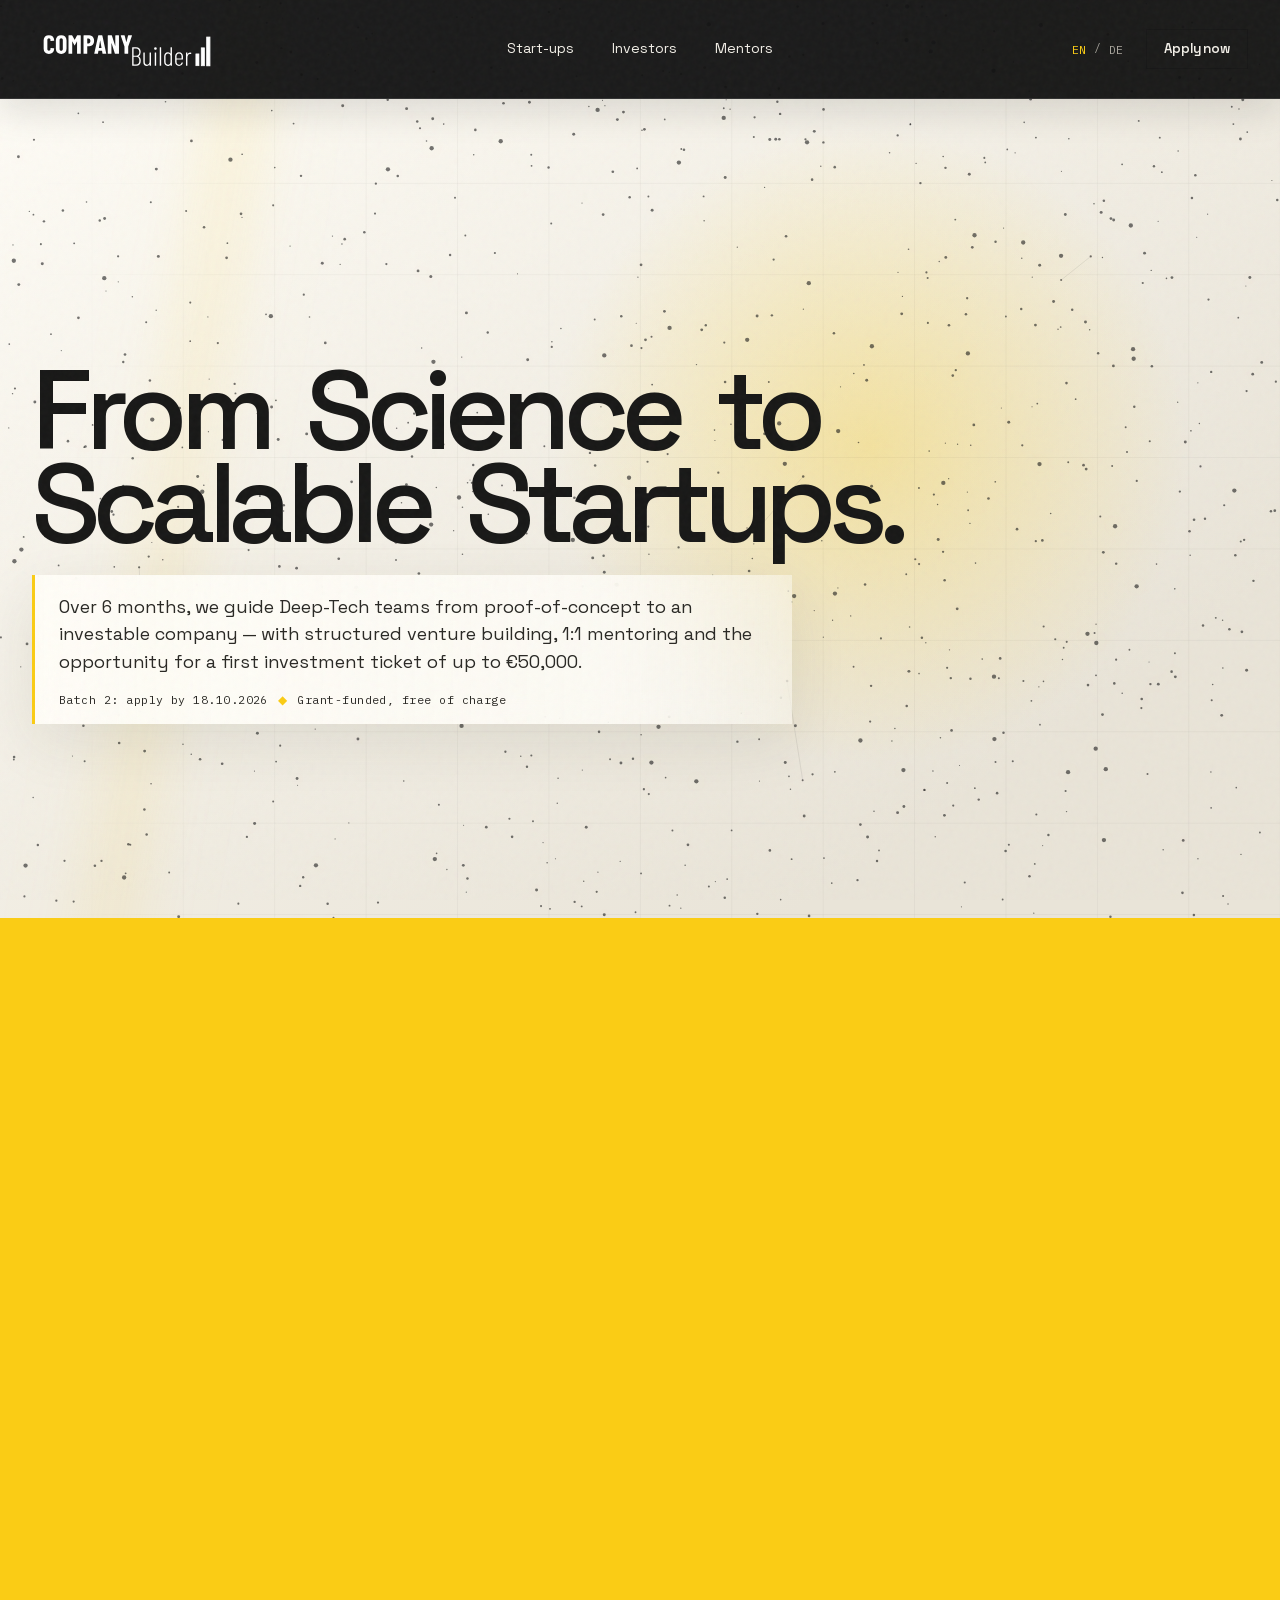
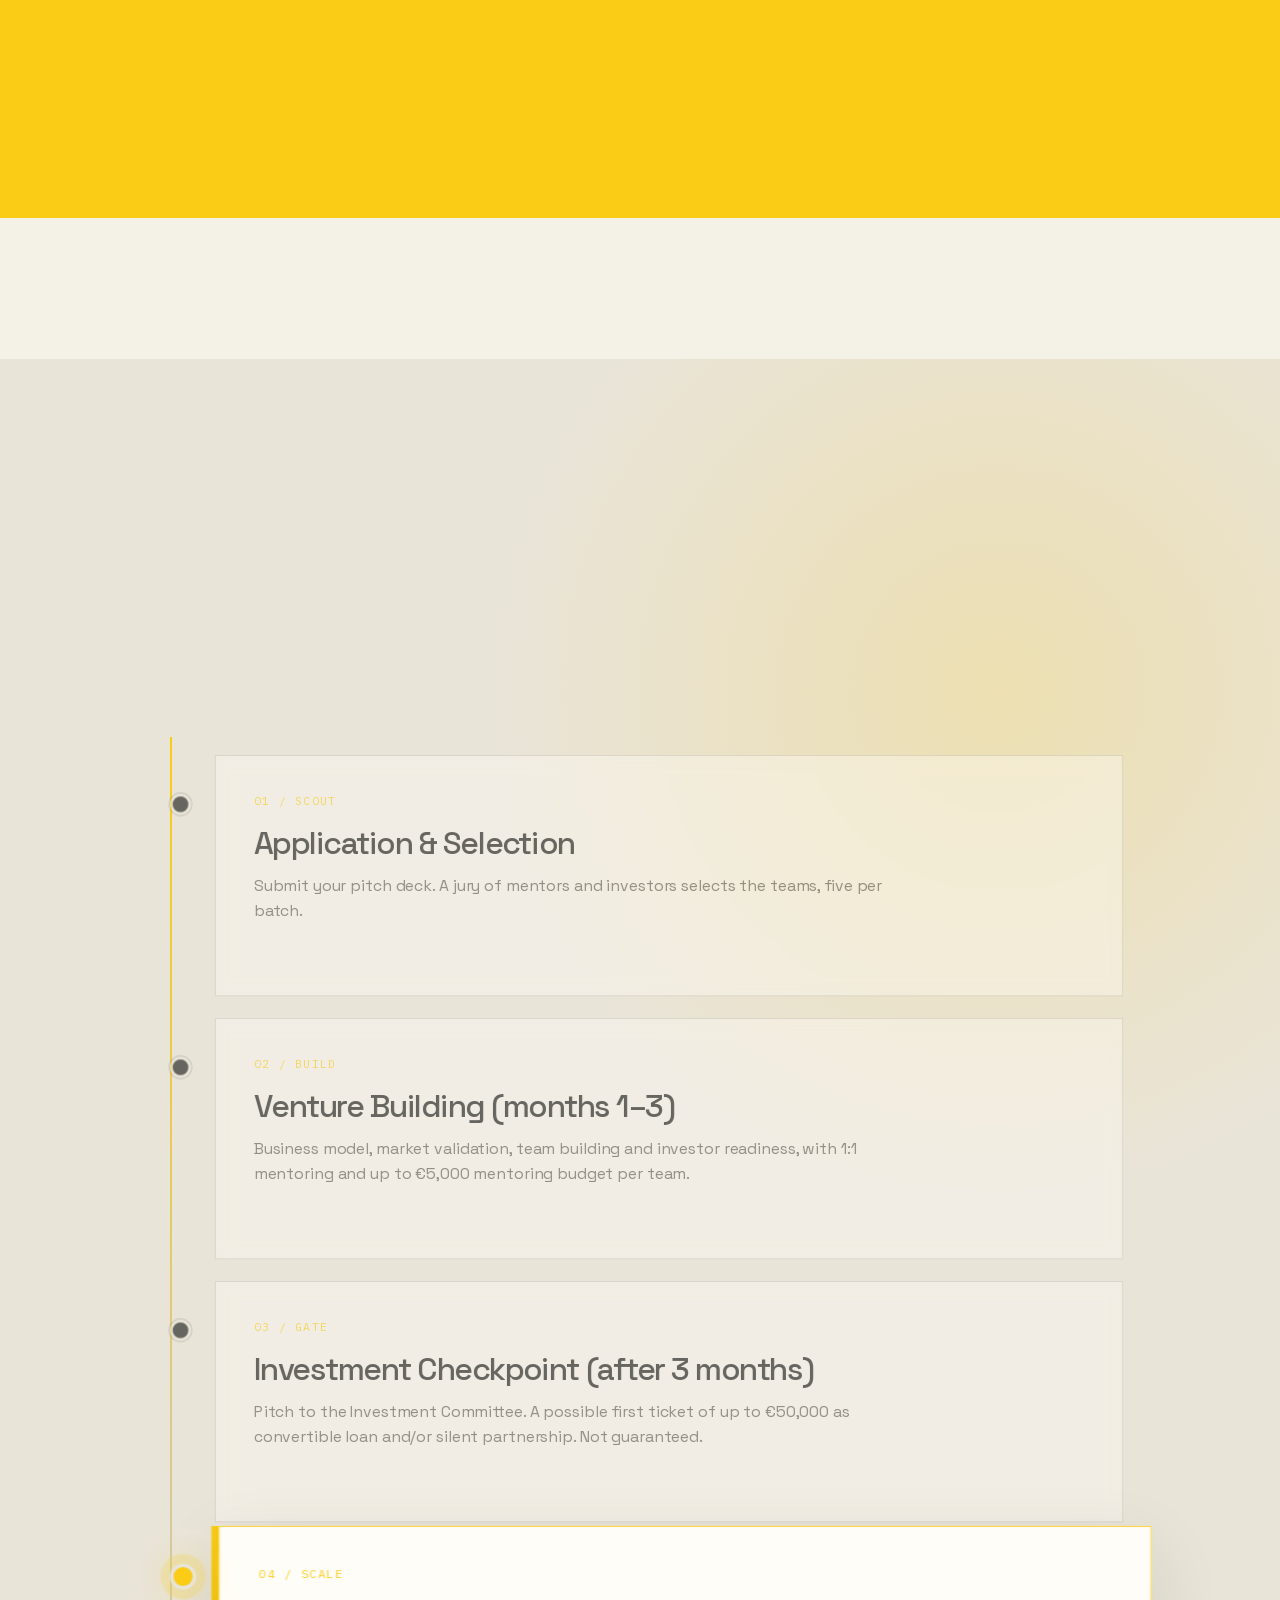
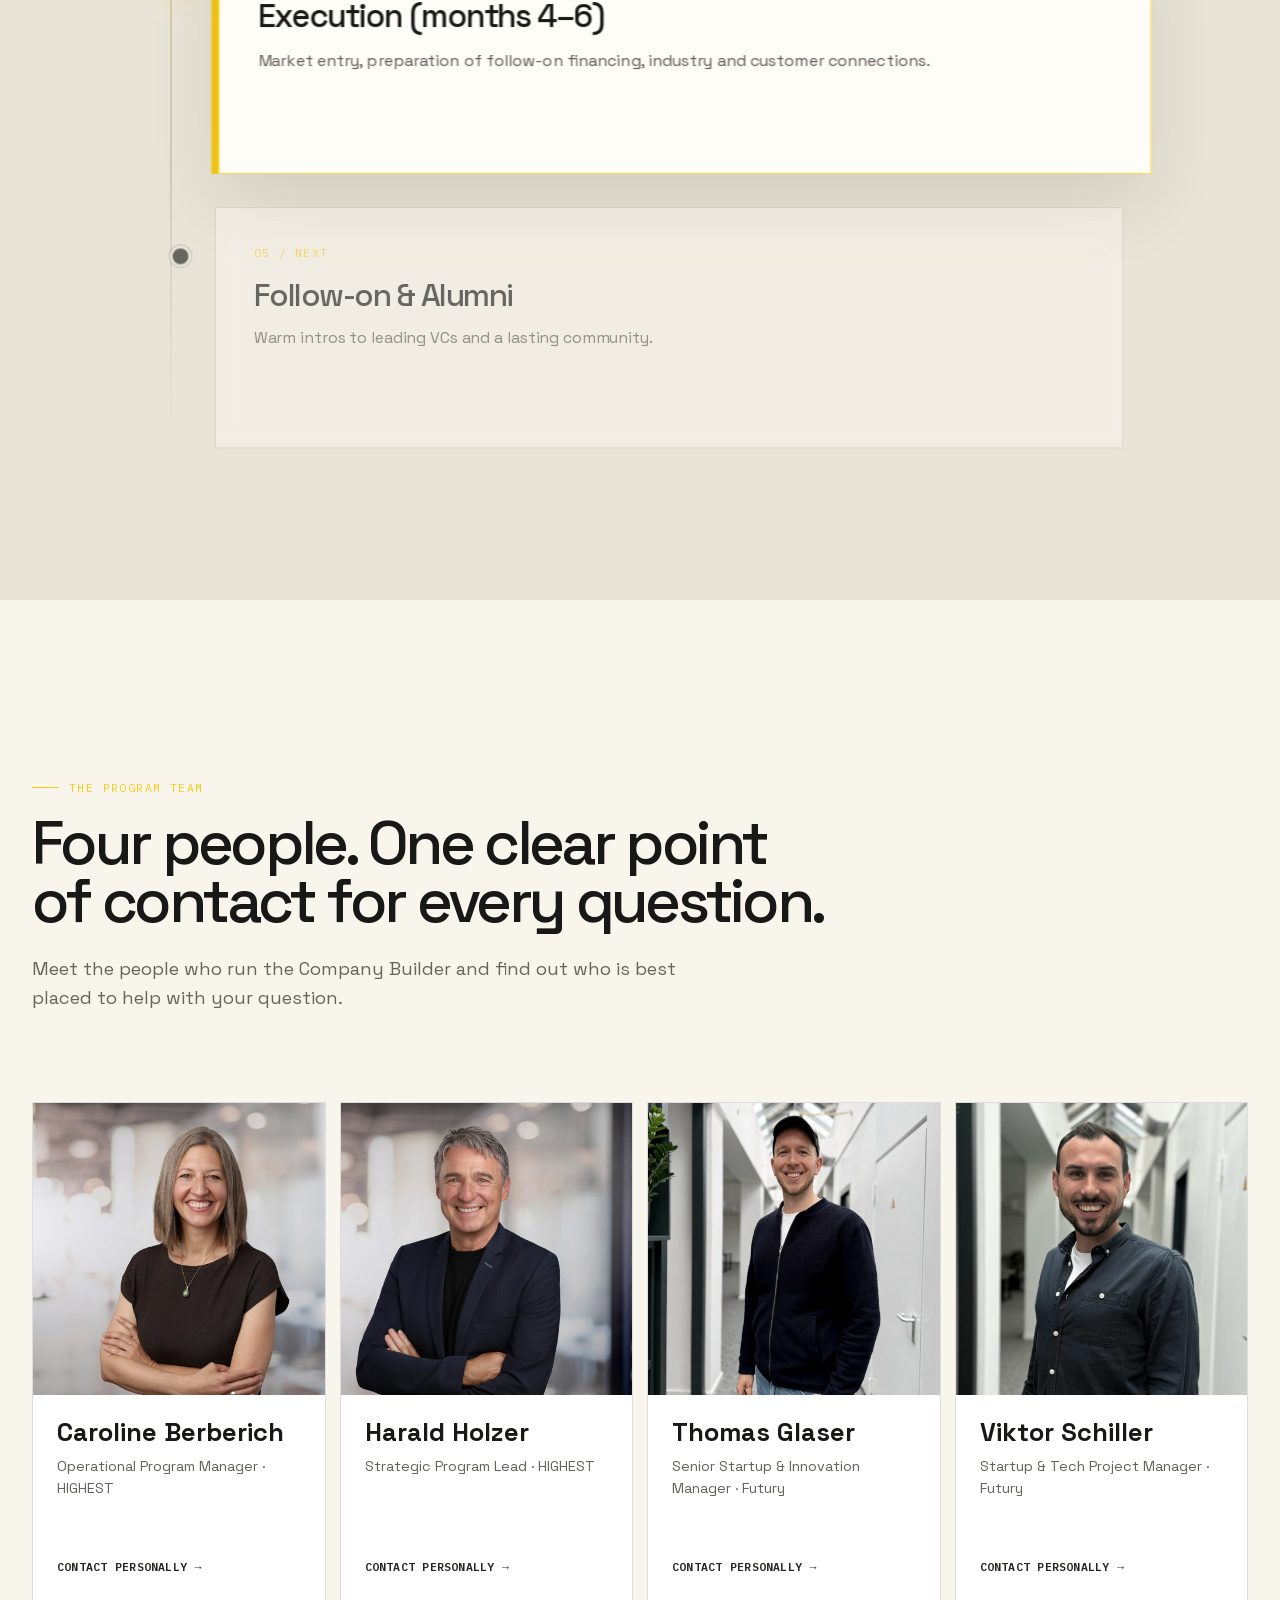
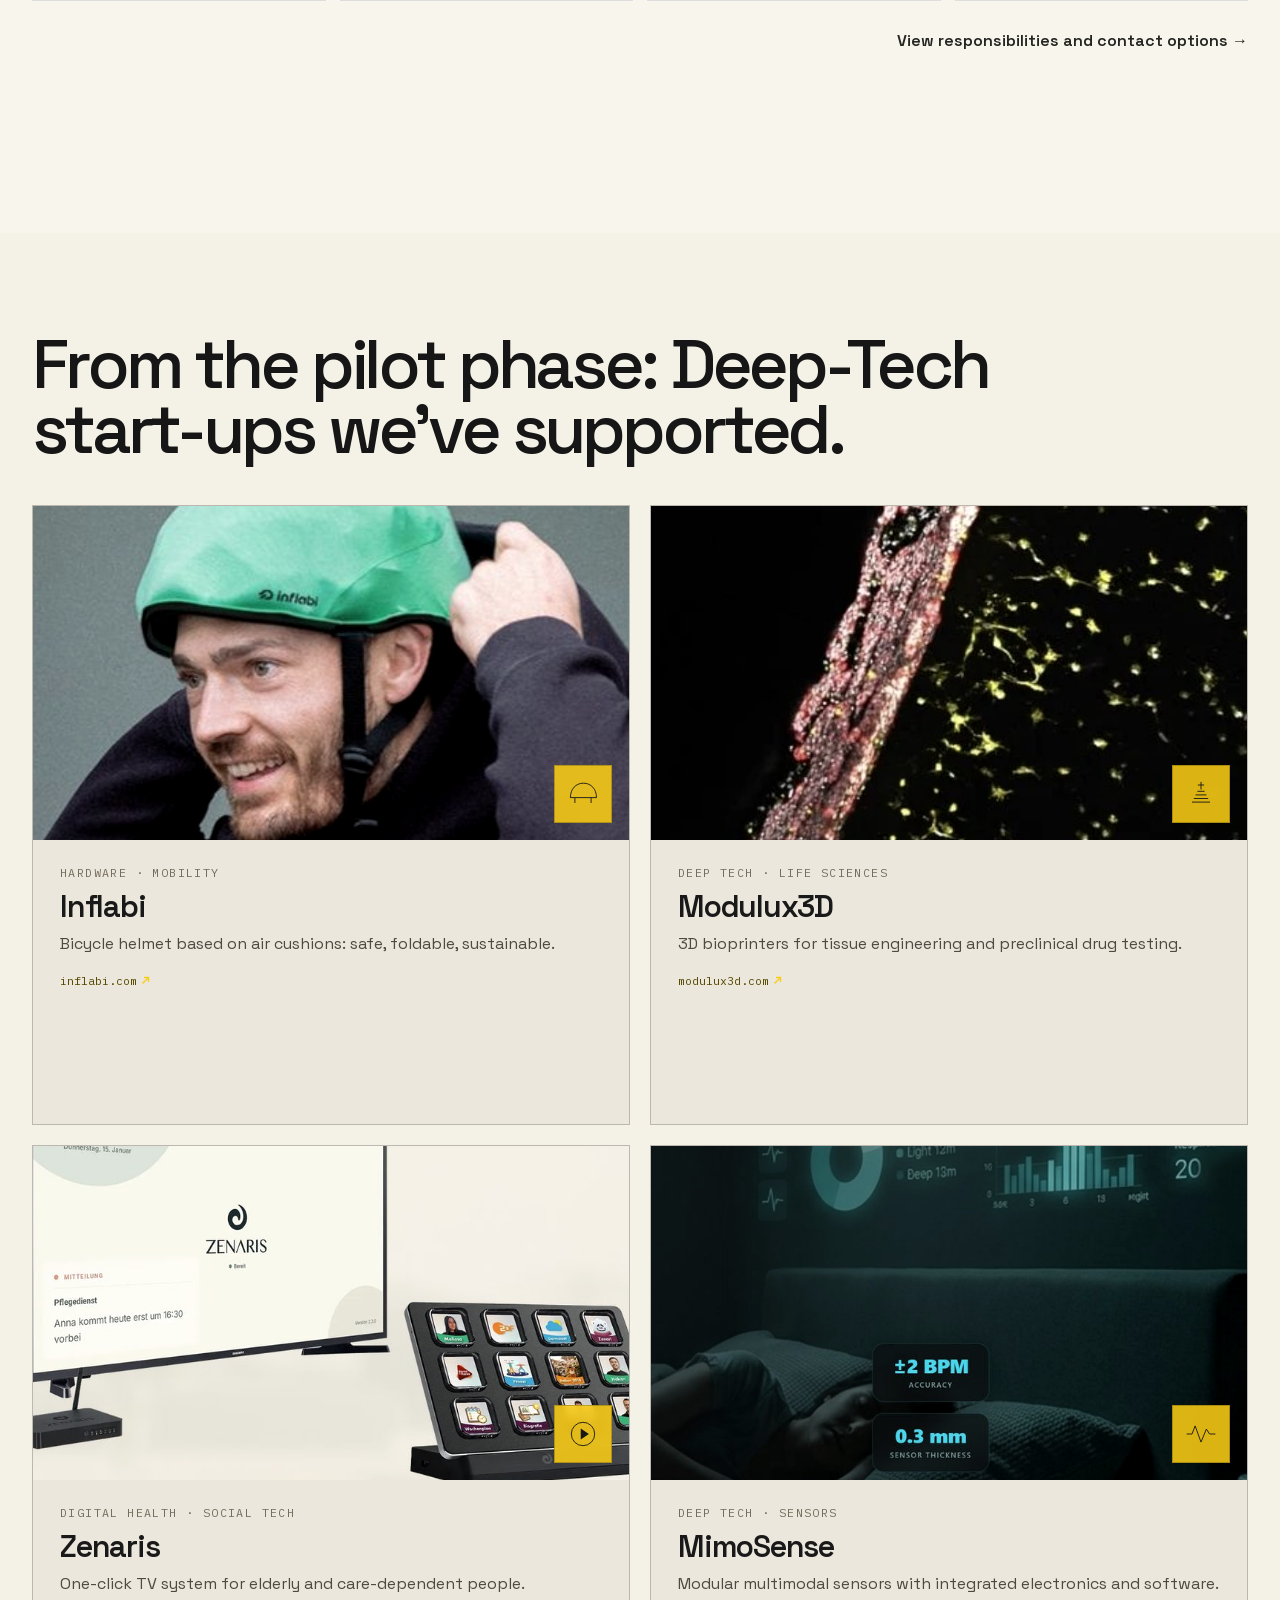
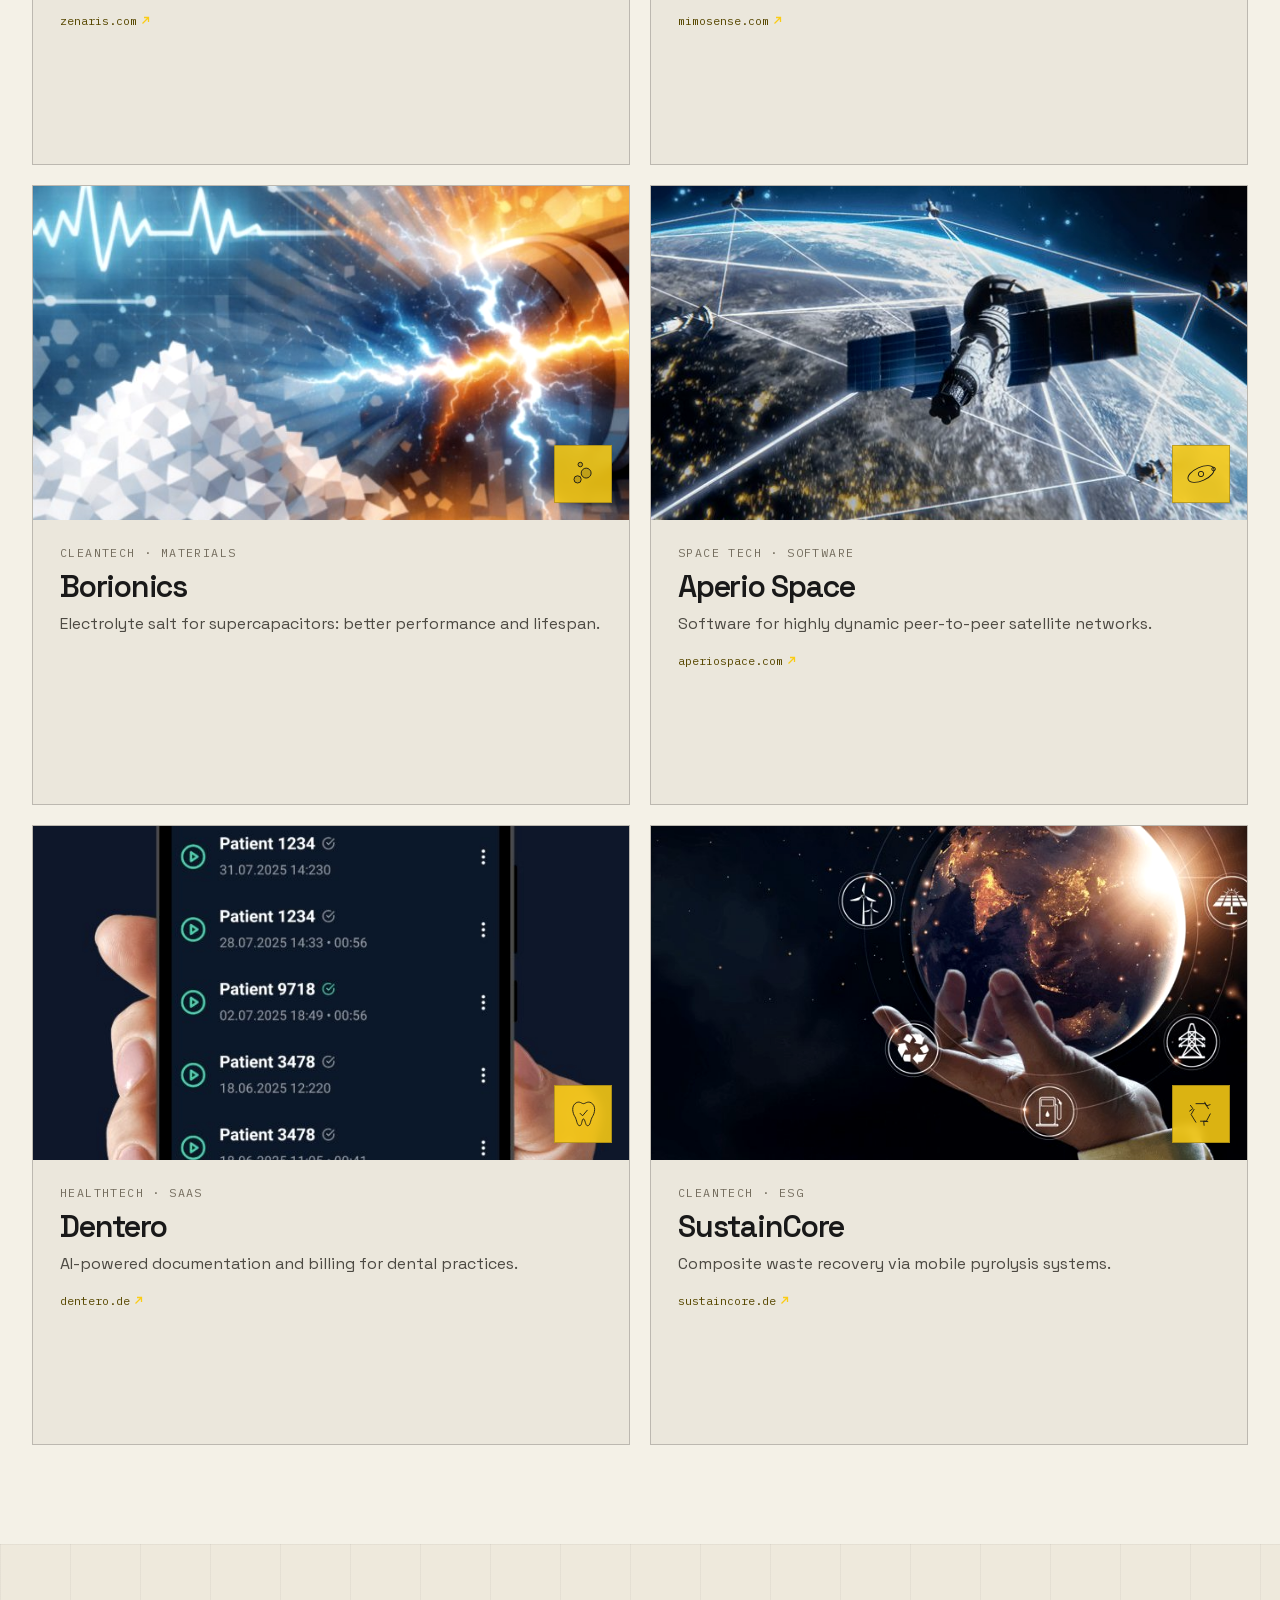
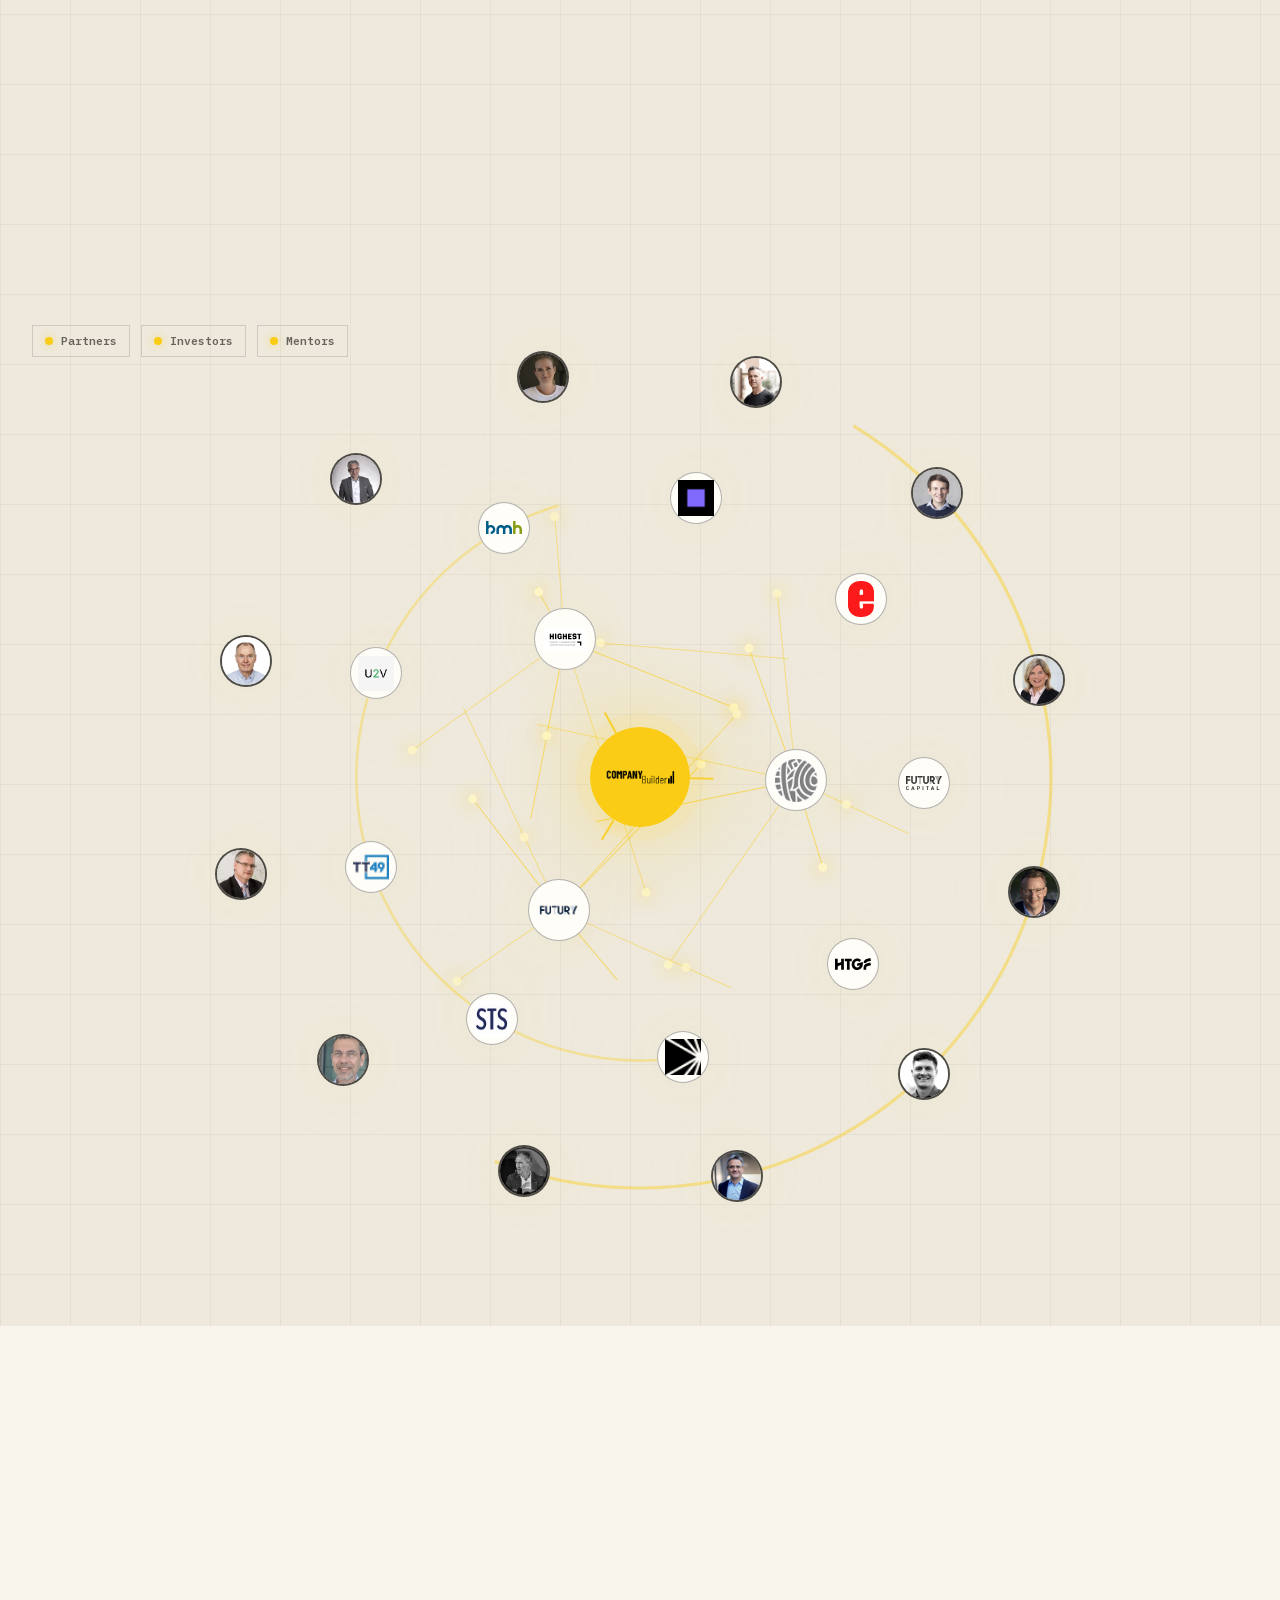
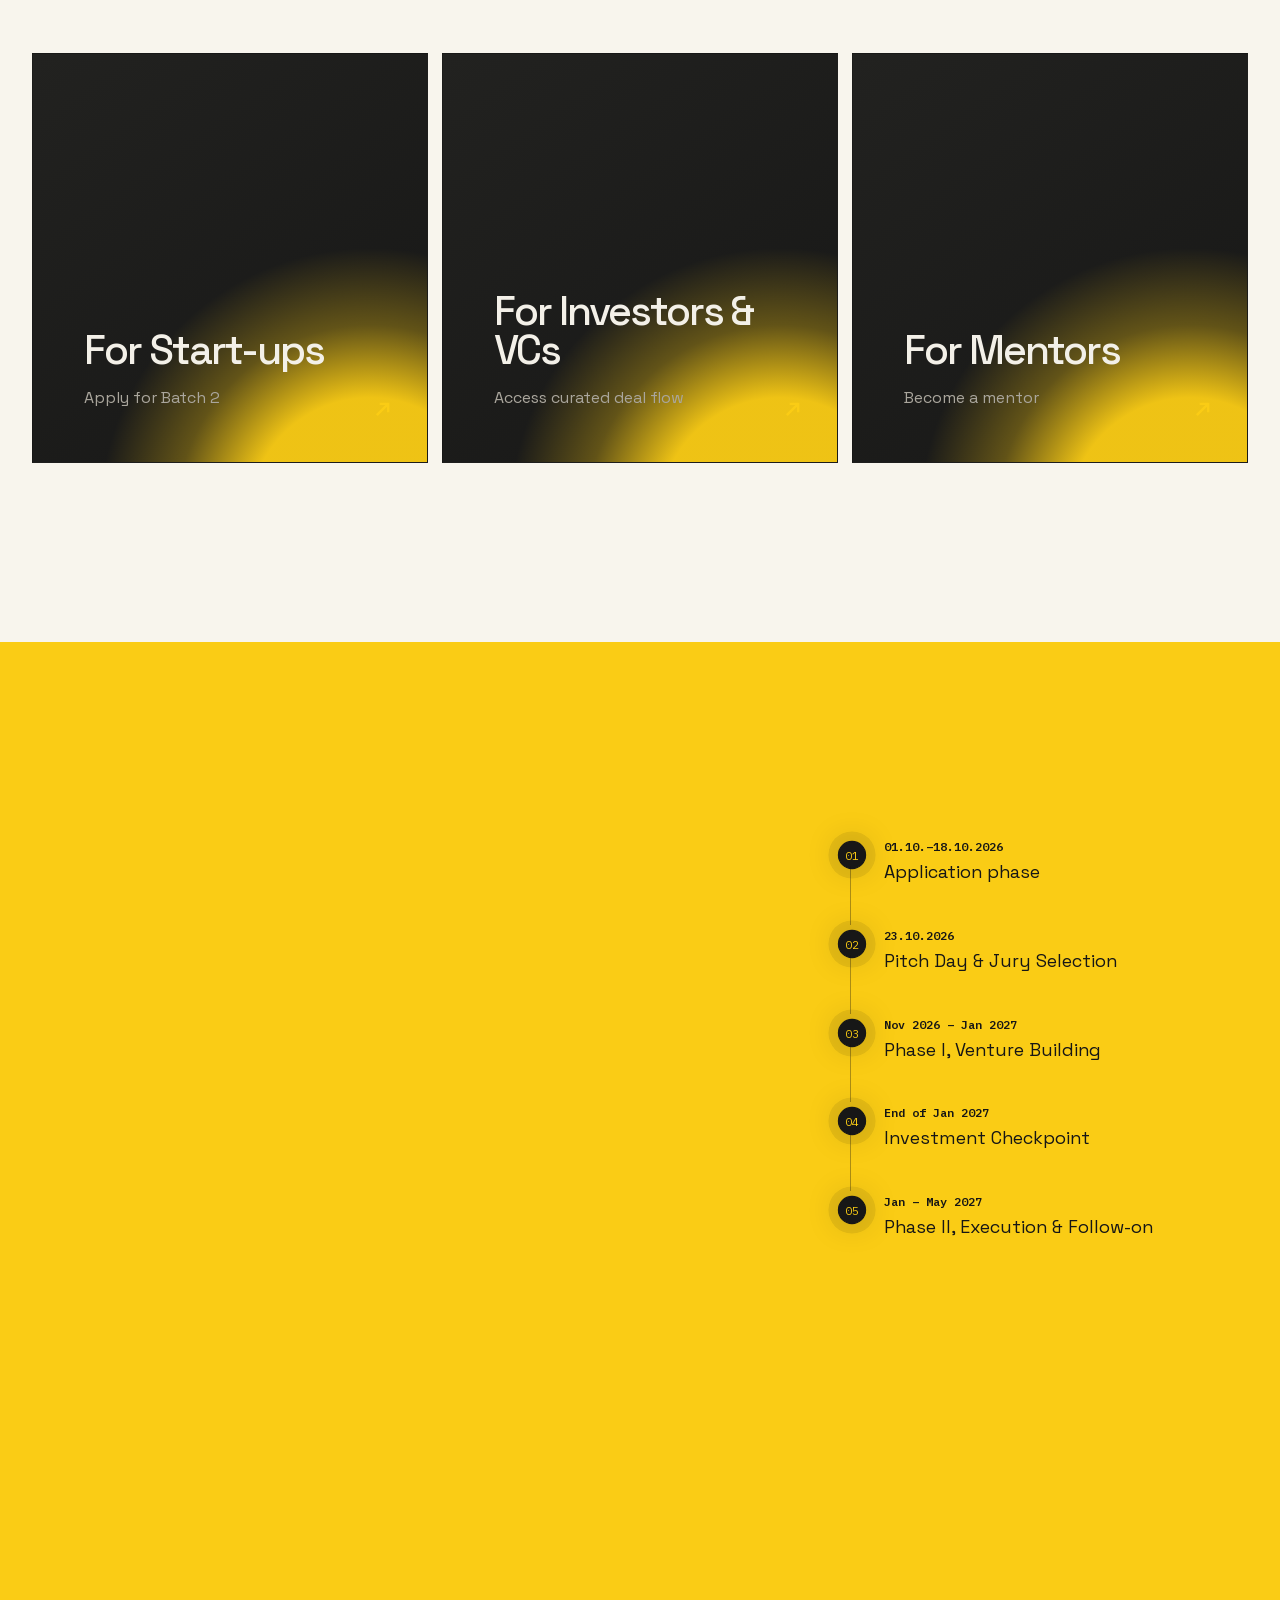
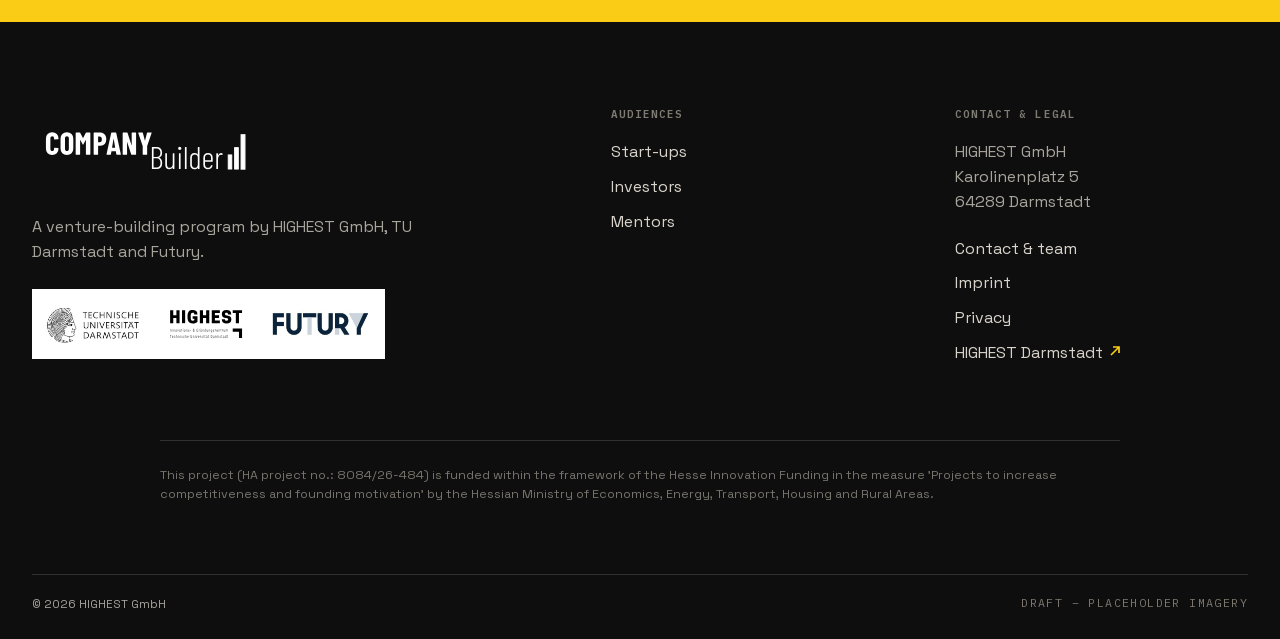
==== commit c15416fa: "Add files via upload" ====
--- a/index.html
+++ b/index.html
@@ -10,7 +10,6 @@
   <link rel="stylesheet" href="assets/css/styles.css">
 </head>
 <body>
-  <a class="skip-link" href="#main" data-i18n="skip">Skip to content</a>
 
   <div class="intro" data-intro aria-hidden="true">
     <button class="intro-skip" type="button" data-intro-skip data-i18n="introSkip">Skip intro</button>
@@ -136,14 +135,14 @@
       <div class="proof-stage">
         <div class="proof-heading shell"><p class="eyebrow" data-i18n="proofEyebrow">Proof</p><h2 id="proof-title" data-i18n="proofTitle">From the pilot phase: Deep-Tech start-ups we've supported.</h2></div>
         <div class="proof-viewport"><div class="proof-track" data-proof-track>
-          <a class="venture-card" href="https://inflabi.com" target="_blank" rel="noreferrer"><div class="venture-image"><img src="assets/img/ref-inflabi.jpg" alt="Inflabi foldable bicycle helmet" width="477" height="391" loading="lazy"><svg class="micro helmet" viewBox="0 0 80 80" aria-hidden="true"><path d="M12 48c0-19 12-32 29-32s29 13 29 32H12Z"/><path d="M22 49v11m36-11v11"/></svg></div><div><small>Hardware · Mobility</small><h3>Inflabi</h3><p data-i18n="inflabiText">Bicycle helmet based on air cushions: safe, foldable, sustainable.</p><span>inflabi.com ↗</span></div></a>
-          <a class="venture-card" href="https://modulux3d.com" target="_blank" rel="noreferrer"><div class="venture-image"><img src="assets/img/ref-modulux3d.jpg" alt="Modulux3D tissue bioprinting" width="733" height="612" loading="lazy"><svg class="micro print" viewBox="0 0 80 80" aria-hidden="true"><path d="M20 58h40M24 50h32M28 42h24M32 34h16"/><path d="M40 13v17m-7-10h14"/></svg></div><div><small>Deep Tech · Life Sciences</small><h3>Modulux3D</h3><p data-i18n="moduluxText">3D bioprinters for tissue engineering and preclinical drug testing.</p><span>modulux3d.com ↗</span></div></a>
-          <a class="venture-card" href="https://zenaris.com" target="_blank" rel="noreferrer"><div class="venture-image"><img src="assets/img/ref-zenaris.jpg" alt="Zenaris one-click television system" width="900" height="718" loading="lazy"><svg class="micro play" viewBox="0 0 80 80" aria-hidden="true"><circle cx="40" cy="40" r="26"/><path d="m35 28 18 12-18 12Z"/></svg></div><div><small>Digital Health · Social Tech</small><h3>Zenaris</h3><p data-i18n="zenarisText">One-click TV system for elderly and care-dependent people.</p><span>zenaris.com ↗</span></div></a>
-          <a class="venture-card" href="https://mimosense.com" target="_blank" rel="noreferrer"><div class="venture-image"><img src="assets/img/ref-mimosense.jpg" alt="MimoSense sensor electronics" width="900" height="738" loading="lazy"><svg class="micro wave" viewBox="0 0 80 80" aria-hidden="true"><path d="M8 40h12l7-18 13 36 12-29 7 11h13"/></svg></div><div><small>Deep Tech · Sensors</small><h3>MimoSense</h3><p data-i18n="mimosenseText">Modular multimodal sensors with integrated electronics and software.</p><span>mimosense.com ↗</span></div></a>
+          <a class="venture-card" href="https://inflabi.com" target="_blank" rel="noreferrer"><div class="venture-image"><img src="assets/img/ref-inflabi.jpg" alt="Inflabi foldable bicycle helmet" width="477" height="391" loading="lazy"><svg class="micro helmet" viewBox="0 0 80 80" aria-hidden="true"><path d="M12 48c0-19 12-32 29-32s29 13 29 32H12Z"/><path d="M22 49v11m36-11v11"/></svg></div><div><small>Hardware · Mobility</small><h3>Inflabi</h3><p data-i18n="inflabiText">Bicycle helmet based on air cushions: safe, foldable, sustainable.</p><span class="with-arrow">inflabi.com</span></div></a>
+          <a class="venture-card" href="https://modulux3d.com" target="_blank" rel="noreferrer"><div class="venture-image"><img src="assets/img/ref-modulux3d.jpg" alt="Modulux3D tissue bioprinting" width="733" height="612" loading="lazy"><svg class="micro print" viewBox="0 0 80 80" aria-hidden="true"><path d="M20 58h40M24 50h32M28 42h24M32 34h16"/><path d="M40 13v17m-7-10h14"/></svg></div><div><small>Deep Tech · Life Sciences</small><h3>Modulux3D</h3><p data-i18n="moduluxText">3D bioprinters for tissue engineering and preclinical drug testing.</p><span class="with-arrow">modulux3d.com</span></div></a>
+          <a class="venture-card" href="https://zenaris.com" target="_blank" rel="noreferrer"><div class="venture-image"><img src="assets/img/ref-zenaris.jpg" alt="Zenaris one-click television system" width="900" height="718" loading="lazy"><svg class="micro play" viewBox="0 0 80 80" aria-hidden="true"><circle cx="40" cy="40" r="26"/><path d="m35 28 18 12-18 12Z"/></svg></div><div><small>Digital Health · Social Tech</small><h3>Zenaris</h3><p data-i18n="zenarisText">One-click TV system for elderly and care-dependent people.</p><span class="with-arrow">zenaris.com</span></div></a>
+          <a class="venture-card" href="https://mimosense.com" target="_blank" rel="noreferrer"><div class="venture-image"><img src="assets/img/ref-mimosense.jpg" alt="MimoSense sensor electronics" width="900" height="738" loading="lazy"><svg class="micro wave" viewBox="0 0 80 80" aria-hidden="true"><path d="M8 40h12l7-18 13 36 12-29 7 11h13"/></svg></div><div><small>Deep Tech · Sensors</small><h3>MimoSense</h3><p data-i18n="mimosenseText">Modular multimodal sensors with integrated electronics and software.</p><span class="with-arrow">mimosense.com</span></div></a>
           <article class="venture-card"><div class="venture-image"><img src="assets/img/ref-borionics.jpg" alt="Borionics material research" width="798" height="715" loading="lazy"><svg class="micro bubbles" viewBox="0 0 80 80" aria-hidden="true"><circle cx="28" cy="52" r="8"/><circle cx="47" cy="38" r="11"/><circle cx="34" cy="19" r="5"/></svg></div><div><small>Cleantech · Materials</small><h3>Borionics</h3><p data-i18n="borionicsText">Electrolyte salt for supercapacitors: better performance and lifespan.</p></div></article>
-          <a class="venture-card" href="https://aperiospace.com" target="_blank" rel="noreferrer"><div class="venture-image"><img src="assets/img/ref-aperio-space.jpg" alt="Aperio Space satellite network" width="676" height="467" loading="lazy"><svg class="micro orbit" viewBox="0 0 80 80" aria-hidden="true"><ellipse cx="40" cy="40" rx="31" ry="15" transform="rotate(-24 40 40)"/><circle cx="40" cy="40" r="6"/><circle cx="68" cy="29" r="4"/></svg></div><div><small>Space Tech · Software</small><h3>Aperio Space</h3><p data-i18n="aperioText">Software for highly dynamic peer-to-peer satellite networks.</p><span>aperiospace.com ↗</span></div></a>
-          <a class="venture-card" href="https://dentero.de" target="_blank" rel="noreferrer"><div class="venture-image"><img src="assets/img/ref-dentero.jpg" alt="Dentero dental practice software" width="751" height="637" loading="lazy"><svg class="micro tooth" viewBox="0 0 80 80" aria-hidden="true"><path d="M25 15c-12 7-8 23-3 31 5 8 4 20 11 20 5 0 4-15 8-15s4 15 9 15c7 0 6-12 11-20 5-8 9-24-3-31-8-4-13 2-17 2s-8-6-16-2Z"/><path d="m33 38 6 6 11-13"/></svg></div><div><small>HealthTech · SaaS</small><h3>Dentero</h3><p data-i18n="denteroText">AI-powered documentation and billing for dental practices.</p><span>dentero.de ↗</span></div></a>
-          <a class="venture-card" href="https://sustaincore.de" target="_blank" rel="noreferrer"><div class="venture-image"><img src="assets/img/ref-sustaincore.jpg" alt="SustainCore composite material recovery" width="820" height="439" loading="lazy"><svg class="micro recycle" viewBox="0 0 80 80" aria-hidden="true"><path d="M28 17h22l7 12M61 39l-9 17H38M29 59 18 41l7-12"/><path d="m48 13 4 9 9-3M56 57l-10-1 1 10M14 34l8-6-6-8"/></svg></div><div><small>Cleantech · ESG</small><h3>SustainCore</h3><p data-i18n="sustaincoreText">Composite waste recovery via mobile pyrolysis systems.</p><span>sustaincore.de ↗</span></div></a>
+          <a class="venture-card" href="https://aperiospace.com" target="_blank" rel="noreferrer"><div class="venture-image"><img src="assets/img/ref-aperio-space.jpg" alt="Aperio Space satellite network" width="676" height="467" loading="lazy"><svg class="micro orbit" viewBox="0 0 80 80" aria-hidden="true"><ellipse cx="40" cy="40" rx="31" ry="15" transform="rotate(-24 40 40)"/><circle cx="40" cy="40" r="6"/><circle cx="68" cy="29" r="4"/></svg></div><div><small>Space Tech · Software</small><h3>Aperio Space</h3><p data-i18n="aperioText">Software for highly dynamic peer-to-peer satellite networks.</p><span class="with-arrow">aperiospace.com</span></div></a>
+          <a class="venture-card" href="https://dentero.de" target="_blank" rel="noreferrer"><div class="venture-image"><img src="assets/img/ref-dentero.jpg" alt="Dentero dental practice software" width="751" height="637" loading="lazy"><svg class="micro tooth" viewBox="0 0 80 80" aria-hidden="true"><path d="M25 15c-12 7-8 23-3 31 5 8 4 20 11 20 5 0 4-15 8-15s4 15 9 15c7 0 6-12 11-20 5-8 9-24-3-31-8-4-13 2-17 2s-8-6-16-2Z"/><path d="m33 38 6 6 11-13"/></svg></div><div><small>HealthTech · SaaS</small><h3>Dentero</h3><p data-i18n="denteroText">AI-powered documentation and billing for dental practices.</p><span class="with-arrow">dentero.de</span></div></a>
+          <a class="venture-card" href="https://sustaincore.de" target="_blank" rel="noreferrer"><div class="venture-image"><img src="assets/img/ref-sustaincore.jpg" alt="SustainCore composite material recovery" width="820" height="439" loading="lazy"><svg class="micro recycle" viewBox="0 0 80 80" aria-hidden="true"><path d="M28 17h22l7 12M61 39l-9 17H38M29 59 18 41l7-12"/><path d="m48 13 4 9 9-3M56 57l-10-1 1 10M14 34l8-6-6-8"/></svg></div><div><small>Cleantech · ESG</small><h3>SustainCore</h3><p data-i18n="sustaincoreText">Composite waste recovery via mobile pyrolysis systems.</p><span class="with-arrow">sustaincore.de</span></div></a>
         </div></div>
       </div>
     </section>
@@ -185,11 +184,11 @@
 
     <section class="section portals" aria-labelledby="portals-title"><div class="shell">
       <div class="section-heading reveal"><p class="eyebrow" data-i18n="doorsEyebrow">Choose your door</p><h2 id="portals-title" data-i18n="doorsTitle">Enter from your perspective.</h2></div>
-      <div class="portal-grid"><a class="portal-card" href="startups.html" data-portal="startup" data-transition-link><span>01</span><h3 data-i18n="portalStartup">For Start-ups</h3><p data-i18n="portalStartupCta">Apply for Batch 2</p><b>↗</b></a><a class="portal-card" href="investoren.html" data-portal="investor" data-transition-link><span>02</span><h3 data-i18n="portalInvestor">For Investors &amp; VCs</h3><p data-i18n="portalInvestorCta">Access curated deal flow</p><b>↗</b></a><a class="portal-card" href="mentorinnen.html" data-portal="mentor" data-transition-link><span>03</span><h3 data-i18n="portalMentor">For Mentors</h3><p data-i18n="portalMentorCta">Become a mentor</p><b>↗</b></a></div>
+      <div class="portal-grid"><a class="portal-card" href="startups.html" data-portal="startup" data-transition-link><span>01</span><h3 data-i18n="portalStartup">For Start-ups</h3><p data-i18n="portalStartupCta">Apply for Batch 2</p><b class="with-arrow" aria-hidden="true"></b></a><a class="portal-card" href="investoren.html" data-portal="investor" data-transition-link><span>02</span><h3 data-i18n="portalInvestor">For Investors &amp; VCs</h3><p data-i18n="portalInvestorCta">Access curated deal flow</p><b class="with-arrow" aria-hidden="true"></b></a><a class="portal-card" href="mentorinnen.html" data-portal="mentor" data-transition-link><span>03</span><h3 data-i18n="portalMentor">For Mentors</h3><p data-i18n="portalMentorCta">Become a mentor</p><b class="with-arrow" aria-hidden="true"></b></a></div>
     </div></section>
 
     <section class="apply-section" id="apply" aria-labelledby="apply-title"><div class="shell apply-grid">
-      <div class="apply-copy reveal"><p class="eyebrow" data-i18n="scheduleEyebrow">Batch 2 · 2026/27</p><h2 id="apply-title" data-i18n="scheduleTitle">Your next six months can change the trajectory.</h2><div class="countdown" data-countdown aria-label="Countdown to application deadline"><div><strong data-countdown-days>00</strong><span data-i18n="days">Days</span></div><div><strong data-countdown-hours>00</strong><span data-i18n="hours">Hours</span></div><div><strong data-countdown-minutes>00</strong><span data-i18n="minutes">Minutes</span></div><div><strong data-countdown-seconds>00</strong><span data-i18n="seconds">Seconds</span></div></div><p class="countdown-closed" data-countdown-closed hidden data-i18n="closed">Applications for Batch 2 are closed. Contact us for the next opportunity.</p><a class="button button-primary button-large magnetic" href="https://form.typeform.com/to/P17u3cuQ" target="_blank" rel="noreferrer" data-apply-button><span data-i18n="applyArrow">Apply now →</span></a><a class="privacy-link" href="https://highestbuilder.com/privacy-applications/" target="_blank" rel="noreferrer" data-i18n="applicationPrivacy">Privacy information for applications ↗</a><p class="apply-meta" data-i18n="applyMeta">Free of charge (de-minimis aid approx. €8,400) · Hesse, Rhine-Main &amp; Germany-wide · No finished product required</p></div>
+      <div class="apply-copy reveal"><p class="eyebrow" data-i18n="scheduleEyebrow">Batch 2 · 2026/27</p><h2 id="apply-title" data-i18n="scheduleTitle">Your next six months can change the trajectory.</h2><div class="countdown" data-countdown aria-label="Countdown to application deadline"><div><strong data-countdown-days>00</strong><span data-i18n="days">Days</span></div><div><strong data-countdown-hours>00</strong><span data-i18n="hours">Hours</span></div><div><strong data-countdown-minutes>00</strong><span data-i18n="minutes">Minutes</span></div><div><strong data-countdown-seconds>00</strong><span data-i18n="seconds">Seconds</span></div></div><p class="countdown-closed" data-countdown-closed hidden data-i18n="closed">Applications for Batch 2 are closed. Contact us for the next opportunity.</p><a class="button button-primary button-large magnetic" href="https://form.typeform.com/to/P17u3cuQ" target="_blank" rel="noreferrer" data-apply-button><span data-i18n="applyArrow">Apply now →</span></a><a class="privacy-link with-arrow" href="https://highestbuilder.com/privacy-applications/" target="_blank" rel="noreferrer" data-i18n="applicationPrivacy">Privacy information for applications</a><p class="apply-meta" data-i18n="applyMeta">Free of charge (de-minimis aid approx. €8,400) · Hesse, Rhine-Main &amp; Germany-wide · No finished product required</p></div>
       <ol class="schedule" data-schedule><li class="reveal"><time>01.10.–18.10.2026</time><span data-i18n="date1">Application phase</span></li><li class="reveal"><time>23.10.2026</time><span data-i18n="date2">Pitch Day &amp; Jury Selection</span></li><li class="reveal"><time>Nov 2026 – Jan 2027</time><span data-i18n="date3">Phase I, Venture Building</span></li><li class="reveal"><time data-i18n="date4Time">End of Jan 2027</time><span data-i18n="date4">Investment Checkpoint</span></li><li class="reveal"><time>Jan – May 2027</time><span data-i18n="date5">Phase II, Execution &amp; Follow-on</span></li></ol>
     </div></section>
   </main>
@@ -198,7 +197,7 @@
     <div class="footer-main">
       <div class="footer-brand"><img class="footer-logo" src="assets/img/company-builder-logo-white.svg" alt="HIGHEST &amp; FUTURY Company Builder" width="300" height="112"><p data-i18n="footerProgram">A venture-building program by HIGHEST GmbH, TU Darmstadt and Futury.</p><div class="partner-logos" role="group" aria-label="TU Darmstadt, HIGHEST and Futury"><span class="partner-logo-crop partner-logo-tu"><img src="assets/img/partners-tud-highest-futury.jpg" alt="TU Darmstadt" width="1238" height="210" loading="lazy"></span><img class="partner-logo-highest" src="assets/img/logo-highest.svg" alt="HIGHEST" width="328" height="180" loading="lazy"><span class="partner-logo-crop partner-logo-futury"><img src="assets/img/partners-tud-highest-futury.jpg" alt="Futury" width="1238" height="210" loading="lazy"></span></div></div>
       <nav class="footer-col" aria-label="Audiences"><h2 data-i18n="footerAudiences">Audiences</h2><a href="startups.html" data-i18n="navStartups">Start-ups</a><a href="investoren.html" data-i18n="navInvestors">Investors</a><a href="mentorinnen.html" data-i18n="navMentors">Mentors</a></nav>
-      <div class="footer-col"><h2 data-i18n="footerContactLegal">Contact &amp; legal</h2><address>HIGHEST GmbH<br>Karolinenplatz 5<br>64289 Darmstadt</address><a href="contact.html" data-i18n="footerContact">Contact</a><a href="impressum.html" data-i18n="imprint">Imprint</a><a href="datenschutz.html" data-i18n="privacy">Privacy</a><a href="https://highest-darmstadt.de/de/" target="_blank" rel="noreferrer">HIGHEST Darmstadt ↗</a></div>
+      <div class="footer-col"><h2 data-i18n="footerContactLegal">Contact &amp; legal</h2><address>HIGHEST GmbH<br>Karolinenplatz 5<br>64289 Darmstadt</address><a href="contact.html" data-i18n="footerContact">Contact</a><a href="impressum.html" data-i18n="imprint">Imprint</a><a href="datenschutz.html" data-i18n="privacy">Privacy</a><a class="with-arrow" href="https://highest-darmstadt.de/de/" target="_blank" rel="noreferrer">HIGHEST Darmstadt</a></div>
     </div>
     <p class="footer-funding" data-i18n="funding">This project (HA project no.: 8084/26-484) is funded within the framework of the Hesse Innovation Funding in the measure 'Projects to increase competitiveness and founding motivation' by the Hessian Ministry of Economics, Energy, Transport, Housing and Rural Areas.</p>
     <div class="footer-bottom"><span>© 2026 HIGHEST GmbH</span><span class="draft-label">DRAFT – placeholder imagery</span></div>
--- a/assets/css/styles.css
+++ b/assets/css/styles.css
@@ -158,22 +158,6 @@
   height: 1px;
   background: currentColor;
   content: "";
-}
-
-.skip-link {
-  position: fixed;
-  z-index: 2000;
-  top: 12px;
-  left: 12px;
-  padding: 10px 14px;
-  color: #111;
-  background: var(--accent);
-  transform: translateY(-180%);
-  transition: transform .2s;
-}
-
-.skip-link:focus {
-  transform: none;
 }
 
 .site-header {
@@ -1670,9 +1654,18 @@
   background: #fffdf7;
 }
 
+.with-arrow::after,
 .network-node.is-link b::after {
+  display: inline-block;
+  width: 0.78em;
+  height: 0.78em;
+  margin-left: 0.38em;
+  background: currentColor;
   color: var(--accent);
-  content: " ↗";
+  content: "";
+  vertical-align: 0.02em;
+  -webkit-mask: url("data:image/svg+xml,%3Csvg xmlns='http://www.w3.org/2000/svg' viewBox='0 0 12 12'%3E%3Cpath d='M2 10 10 2M4 2h6v6' fill='none' stroke='black' stroke-width='1.7'/%3E%3C/svg%3E") center / contain no-repeat;
+  mask: url("data:image/svg+xml,%3Csvg xmlns='http://www.w3.org/2000/svg' viewBox='0 0 12 12'%3E%3Cpath d='M2 10 10 2M4 2h6v6' fill='none' stroke='black' stroke-width='1.7'/%3E%3C/svg%3E") center / contain no-repeat;
 }
 
 .network-node:hover b,
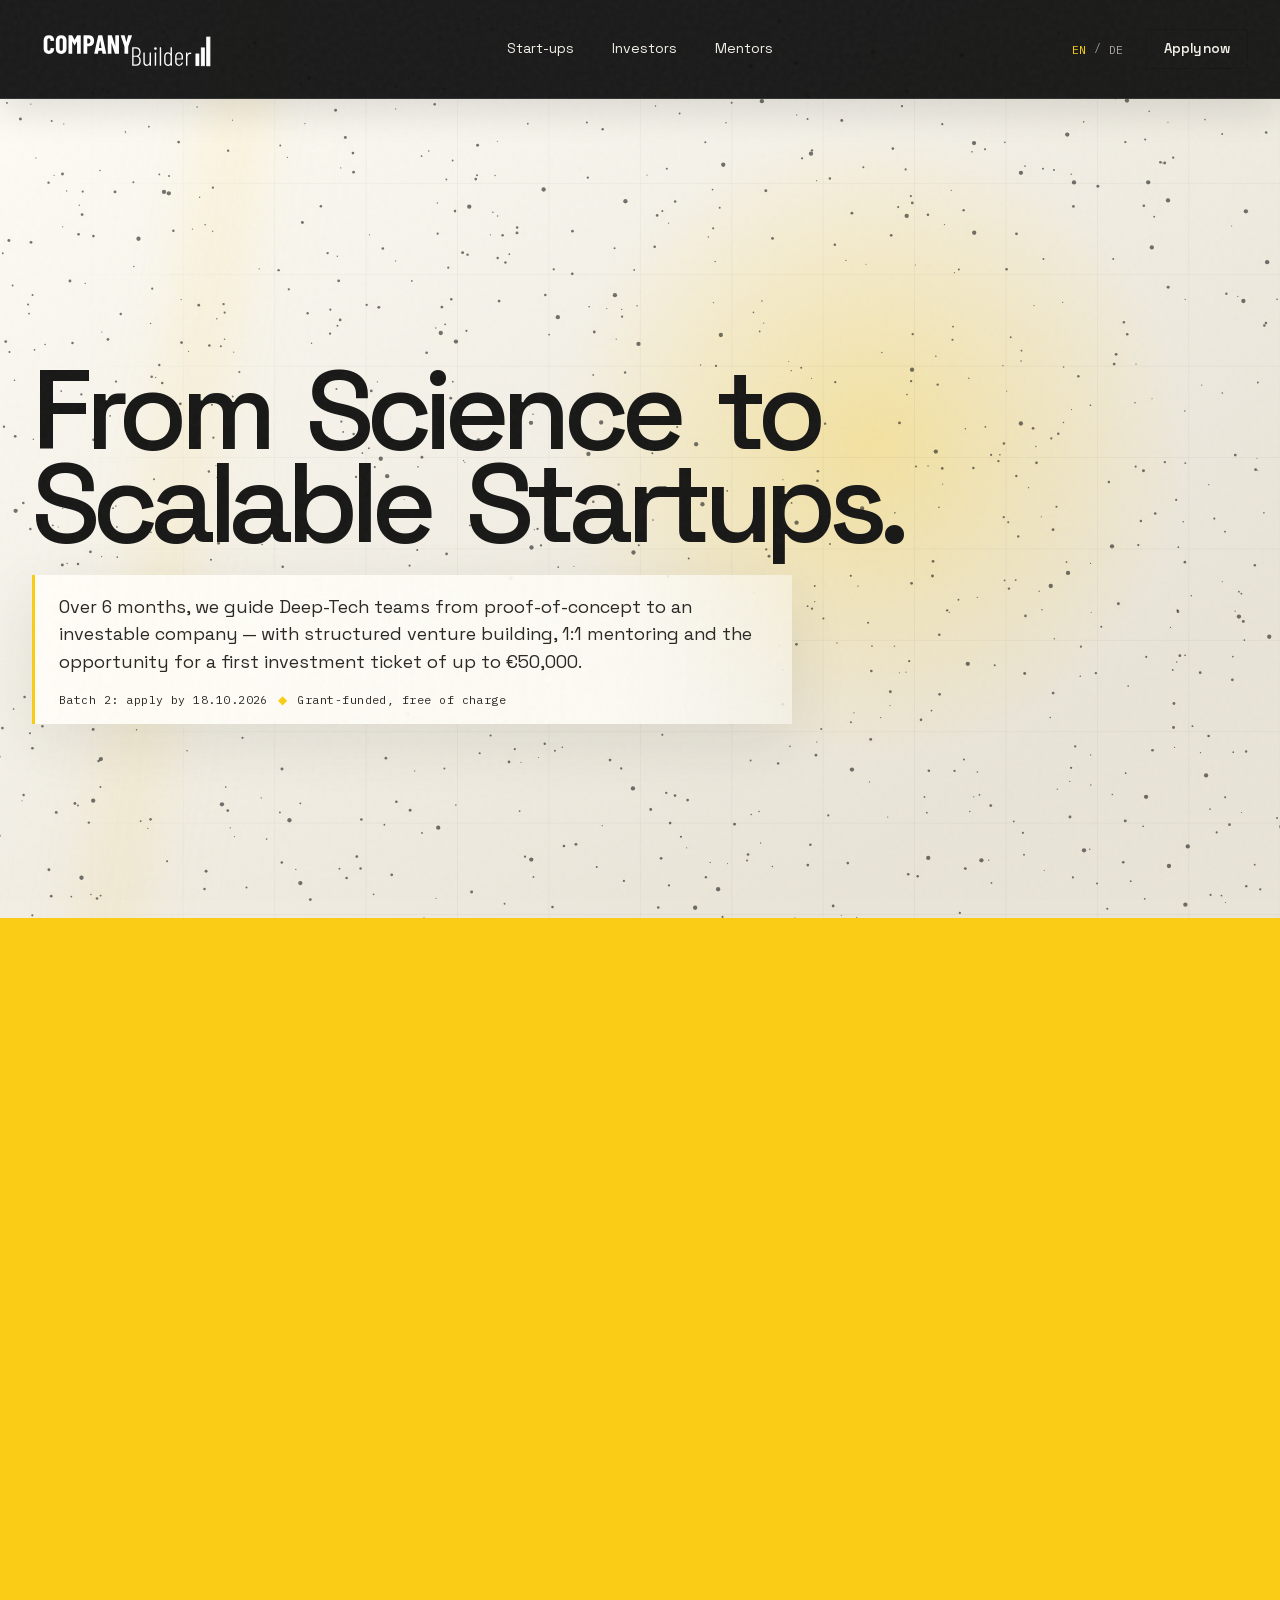
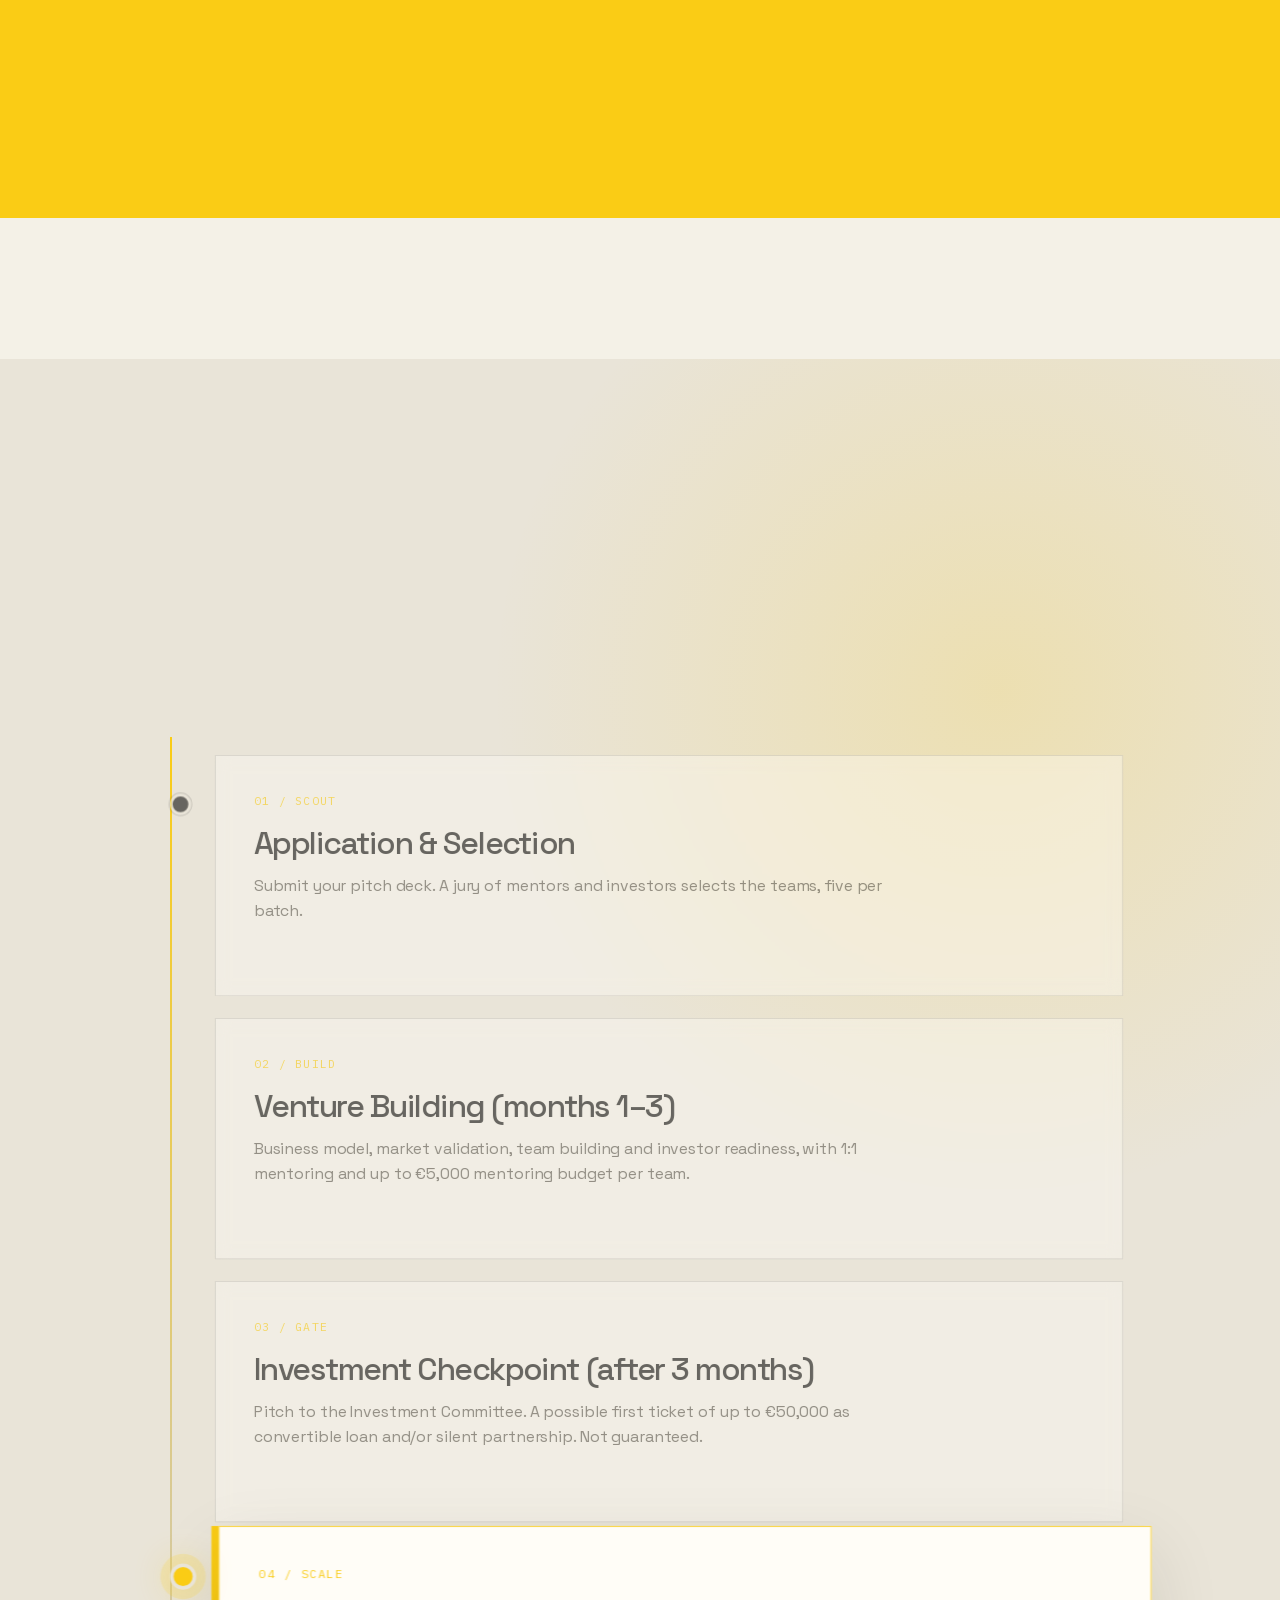
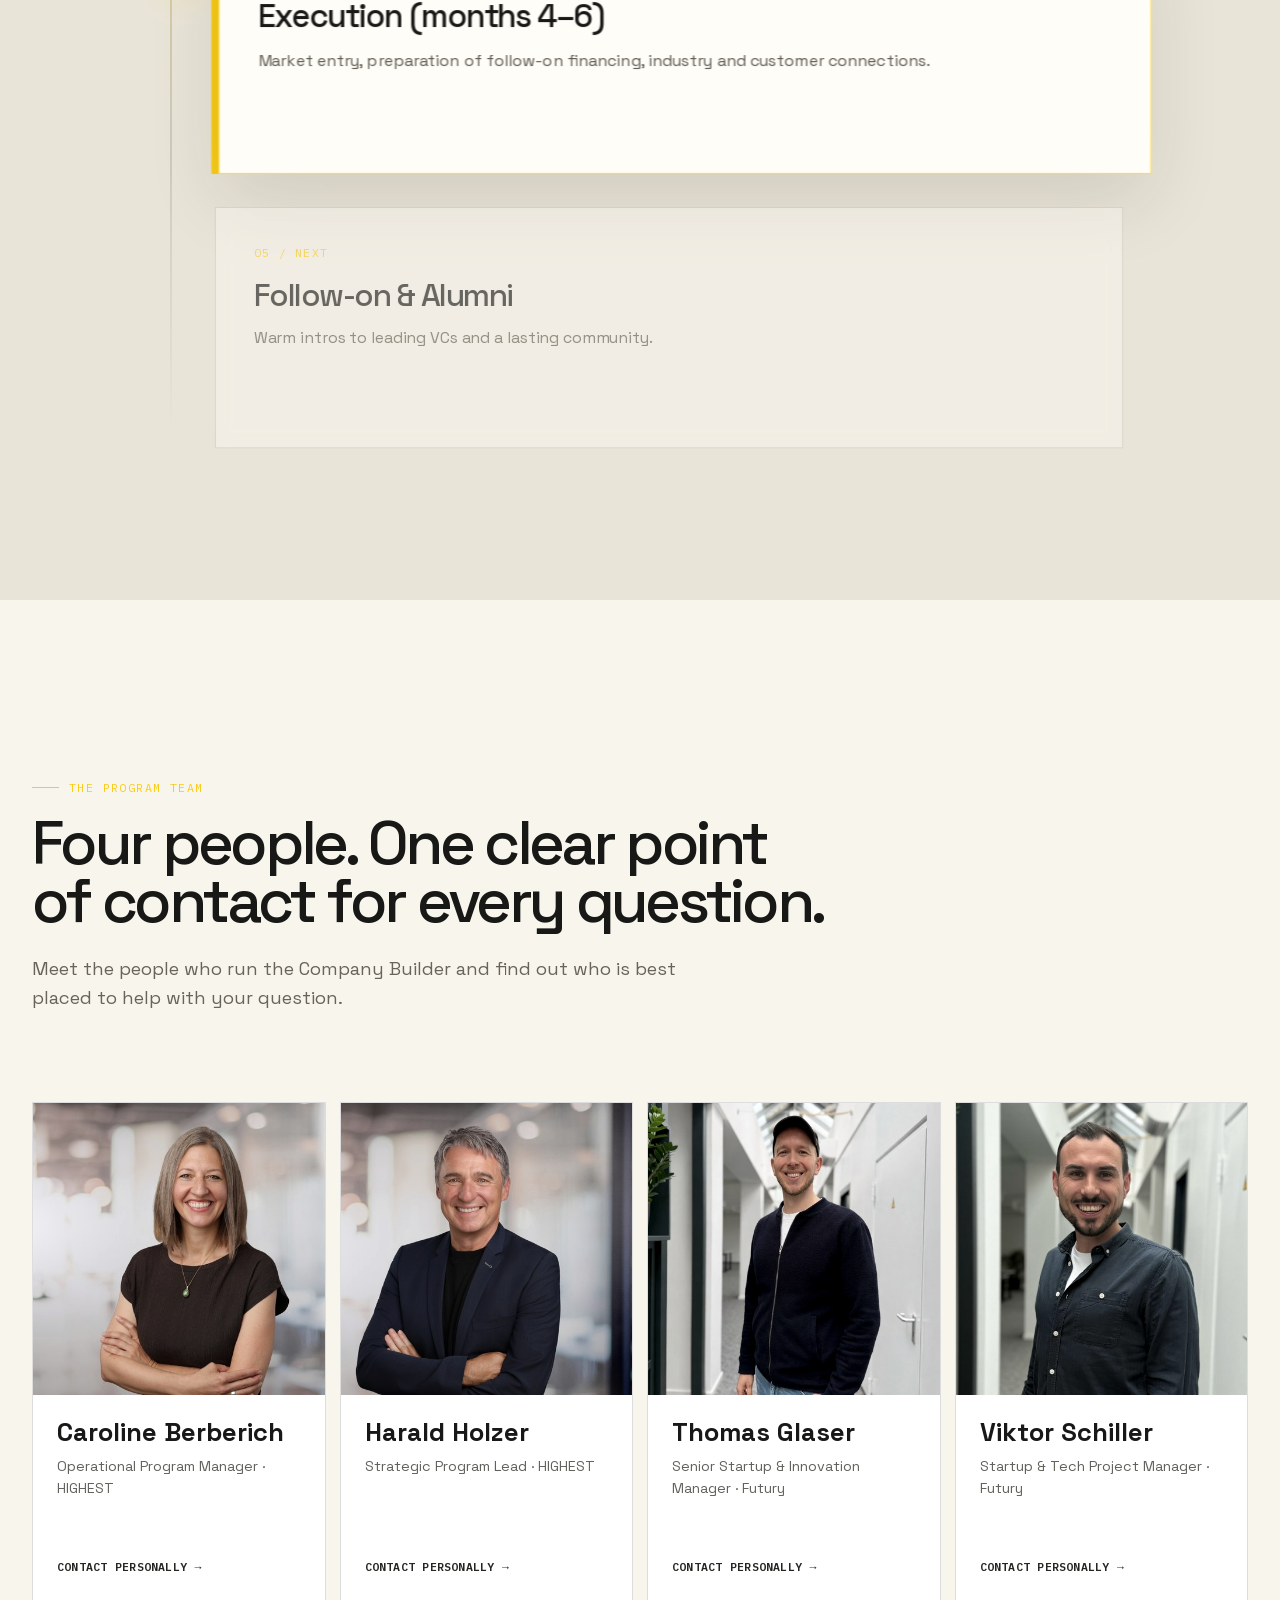
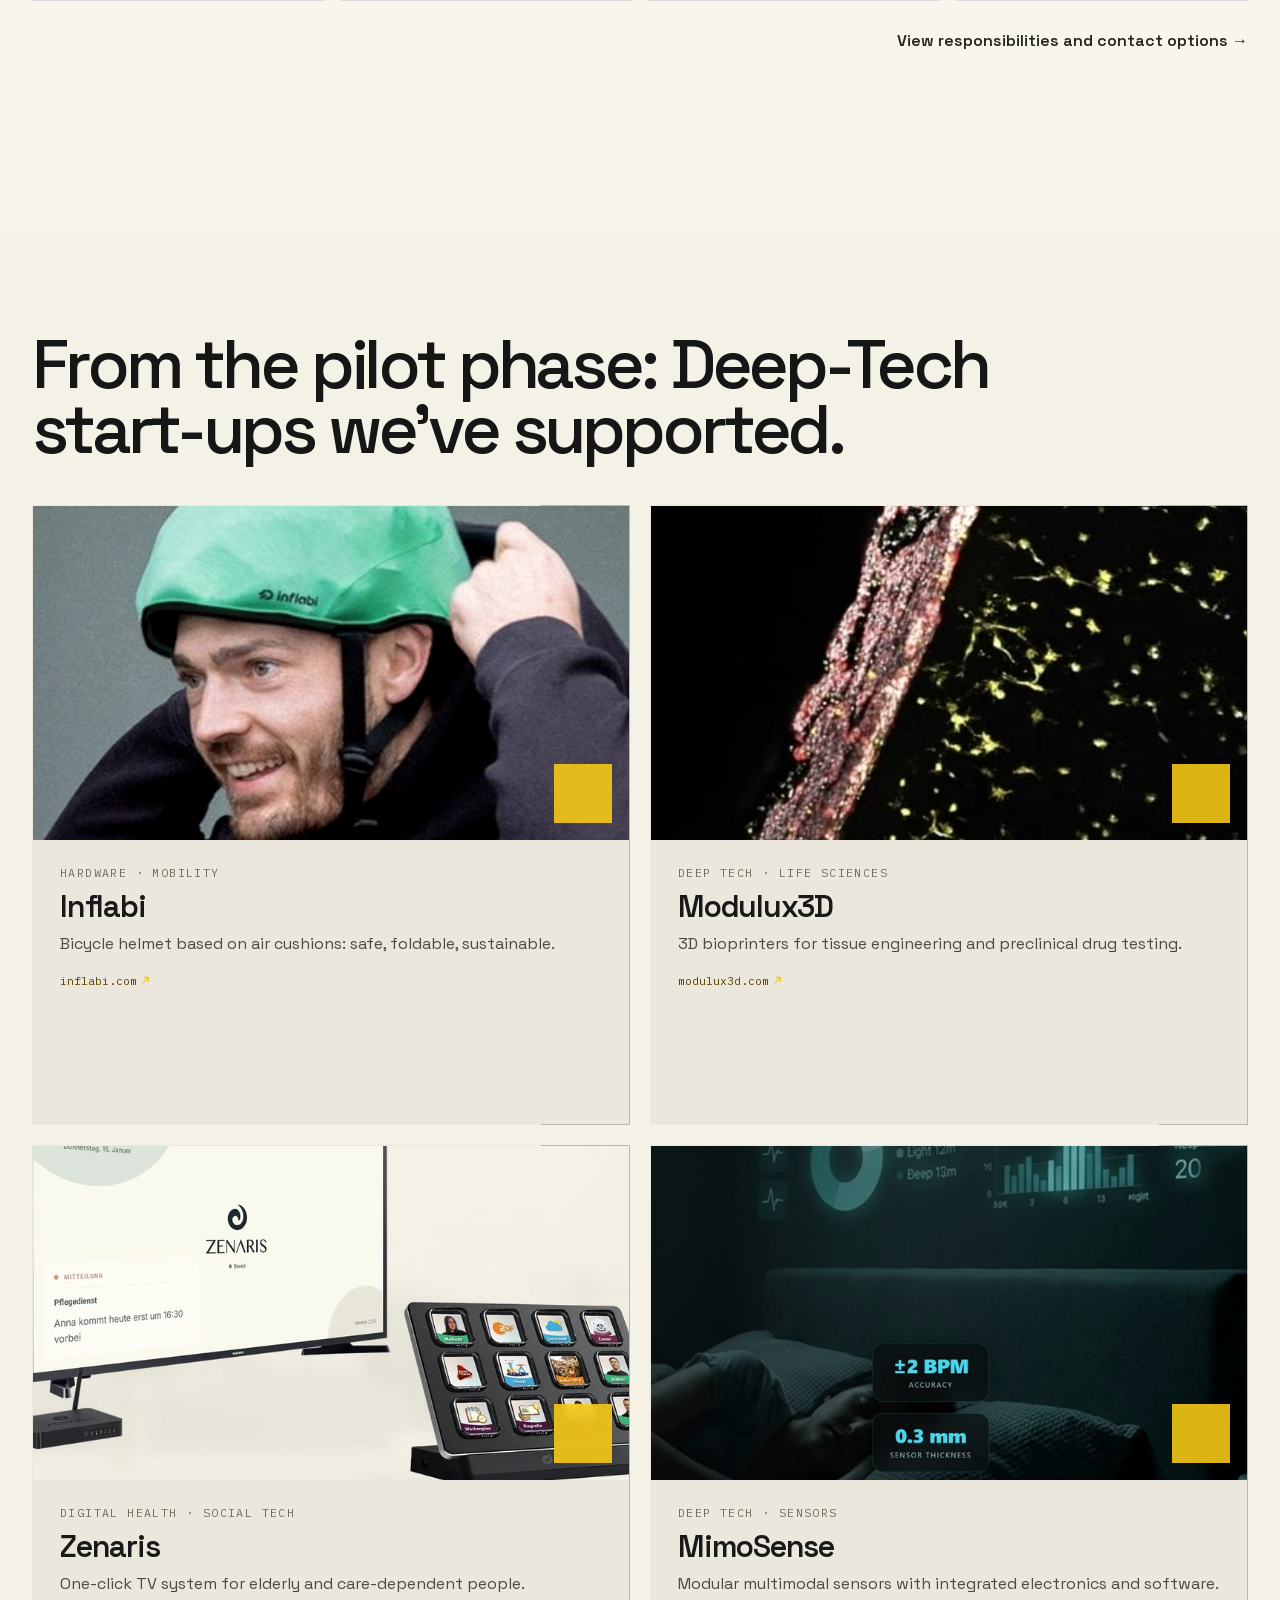
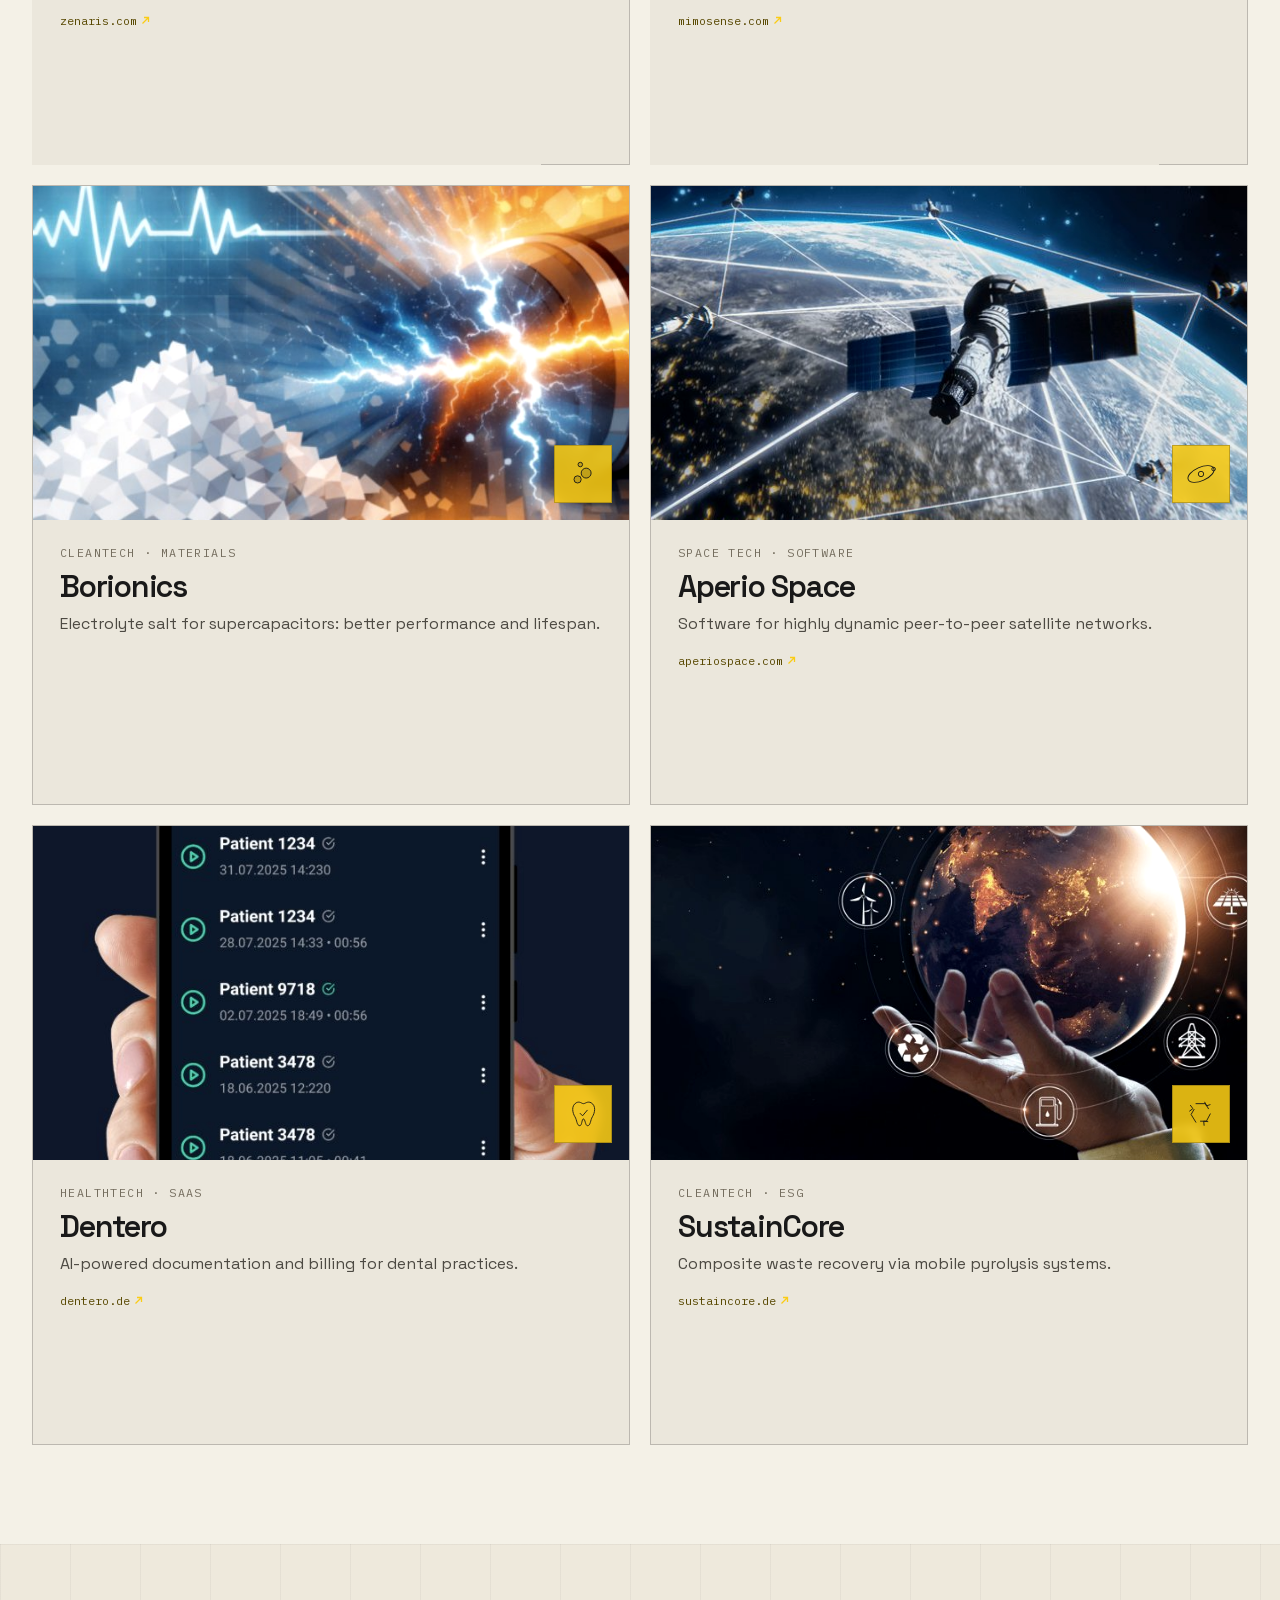
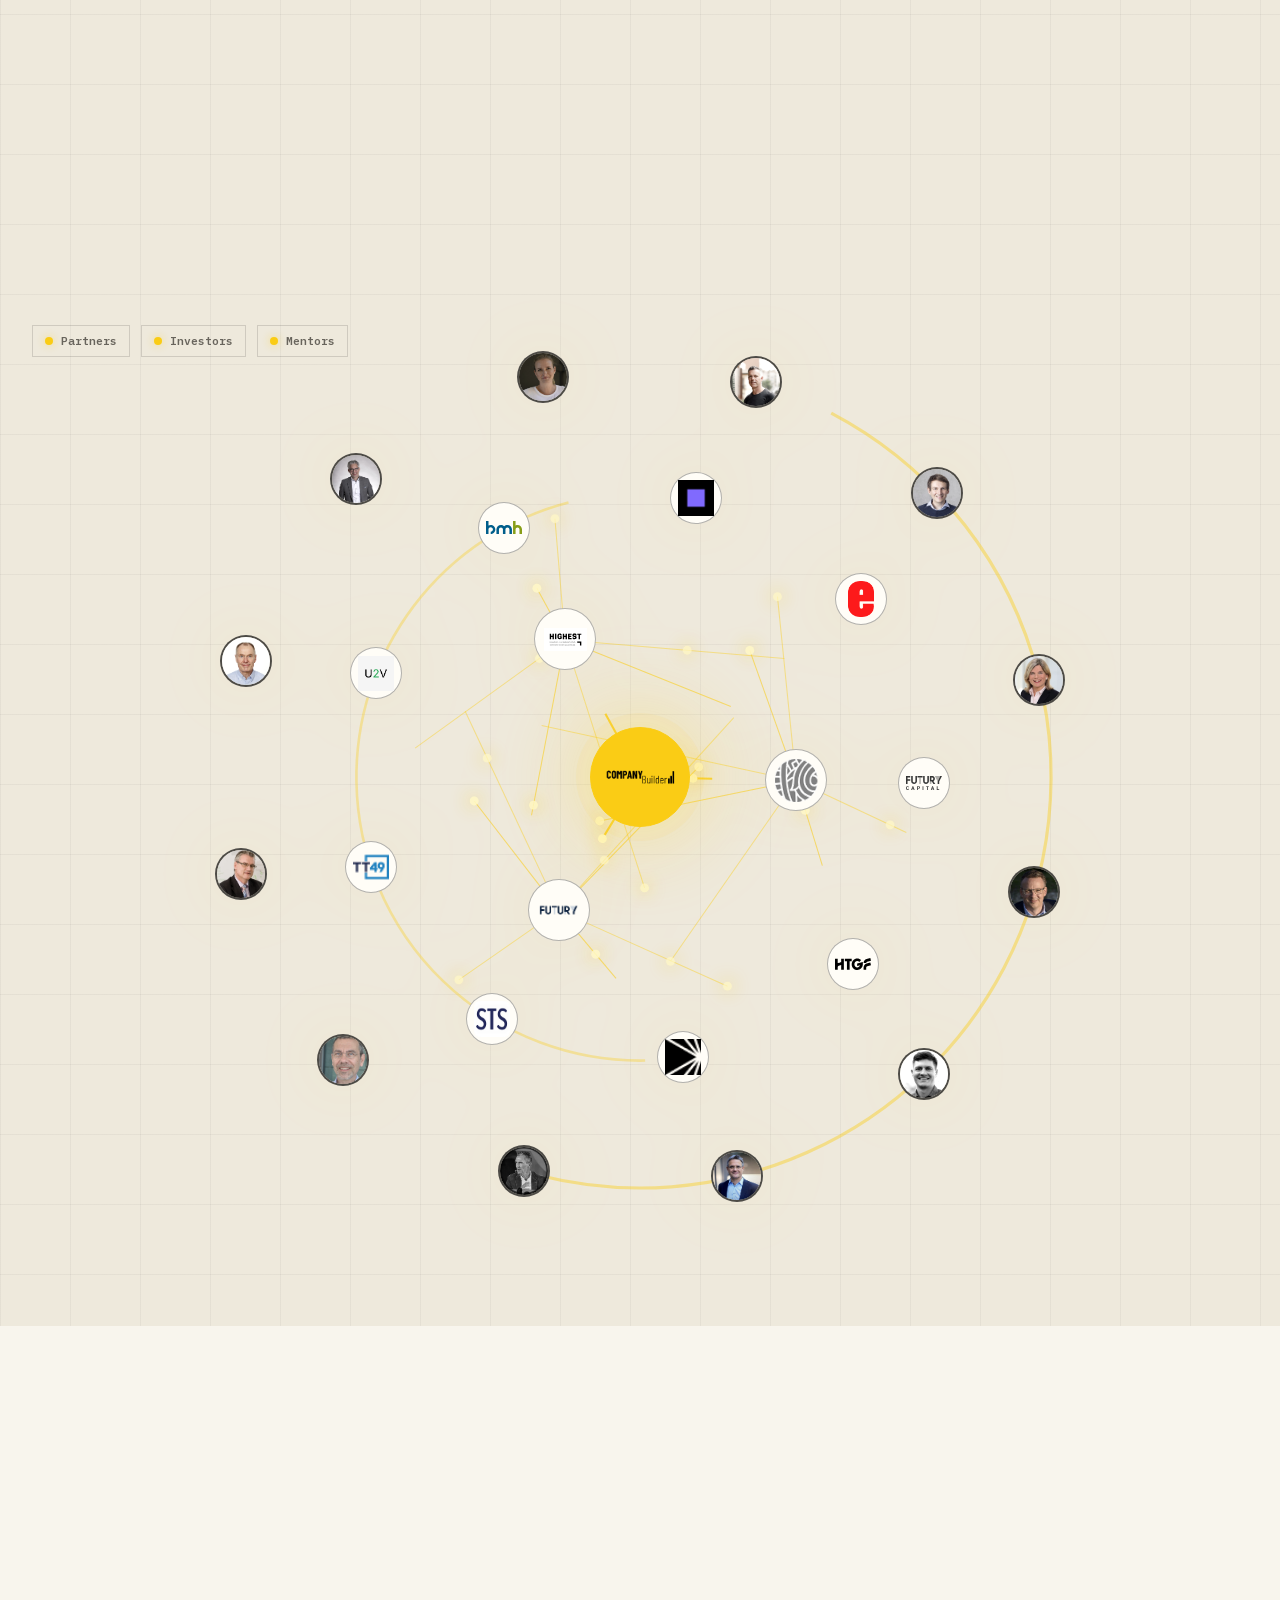
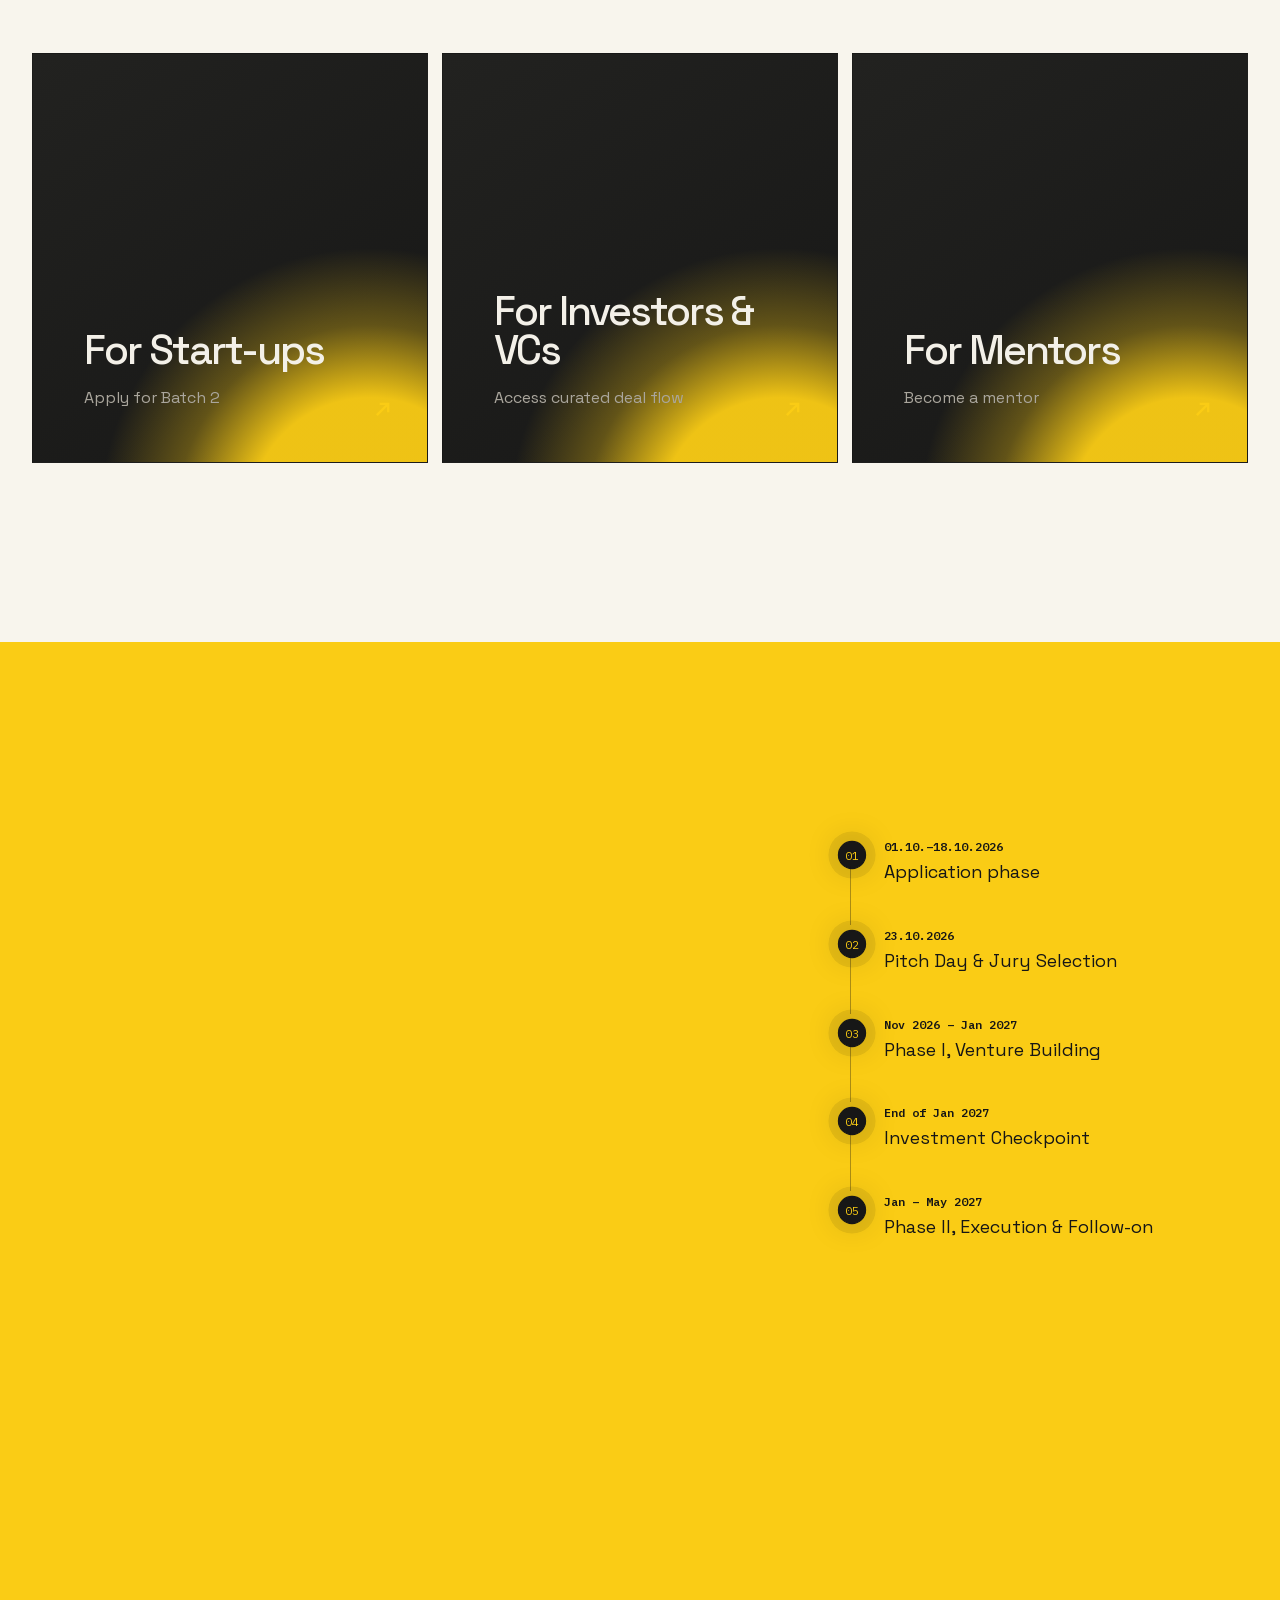
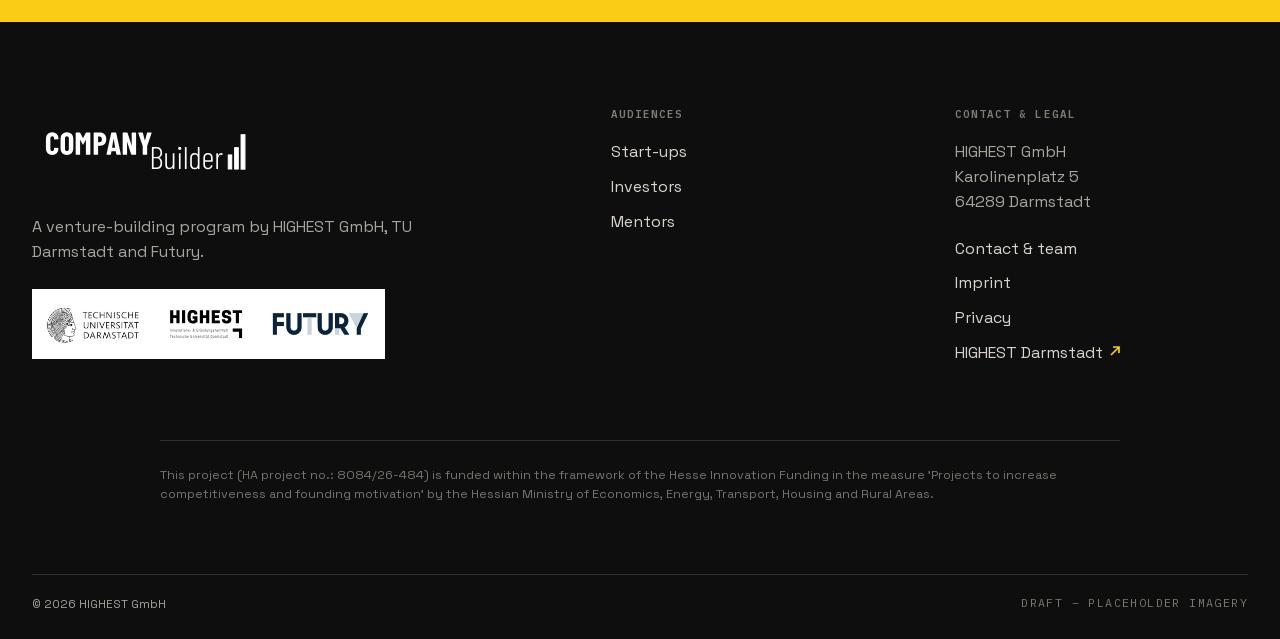
==== commit e6be71a2: "05.10.2026" ====
--- a/index.html
+++ b/index.html
@@ -7,7 +7,7 @@
   <meta name="theme-color" content="#1c1c1c">
   <title>HIGHEST &amp; FUTURY Company Builder</title>
   <script>document.documentElement.classList.add('js');</script>
-  <link rel="stylesheet" href="assets/css/styles.css">
+  <link rel="stylesheet" href="assets/css/homepage.css">
 </head>
 <body>
 
@@ -19,6 +19,7 @@
 
   <div class="page-wipe" aria-hidden="true"></div>
 
+  <!-- Globale Navigation der animierten Startseite -->
   <header class="site-header" data-header>
     <a class="brand" href="#top" aria-label="Company Builder home">
       <img src="assets/img/company-builder-logo-white.svg" alt="HIGHEST and FUTURY Company Builder" width="300" height="112">
@@ -38,9 +39,14 @@
     </div>
   </header>
 
+  <!-- Programmgeschichte, Referenzen, Netzwerk und Bewerbung -->
   <main id="main">
     <section class="hero" id="top" aria-labelledby="hero-title" data-hero>
       <div class="hero-stage">
+        <!-- Ruhiger Realfilm-Hintergrund; Text und Partikelsystem bleiben klar im Vordergrund. -->
+        <video class="hero-video" data-hero-video autoplay muted loop playsinline preload="metadata" aria-hidden="true">
+          <source src="assets/video/hero-circuit-board.mp4" type="video/mp4">
+        </video>
         <canvas class="hero-canvas" data-hero-canvas aria-hidden="true"></canvas>
         <div class="hero-grid" aria-hidden="true"></div>
         <div class="hero-content shell">
@@ -148,7 +154,7 @@
     </section>
 
     <section class="section network-section" id="network" aria-labelledby="network-title" data-network><div class="shell">
-      <div class="section-heading reveal"><p class="eyebrow" data-i18n="networkEyebrow">Network effect</p><h2 id="network-title" data-i18n="networkTitle">A company is never built alone.</h2><p class="section-lead lens-copy" data-lens-copy="networkIntro">Partners and investors expand the path around your team.</p></div>
+      <div class="section-heading reveal"><p class="eyebrow" data-i18n="networkEyebrow">Network effect</p><h2 id="network-title" data-i18n="networkTitle">A company is never built alone.</h2><p class="section-lead" data-i18n="networkIntro">Partners and investors expand the path around your team.</p></div>
       <div class="network-legend" aria-label="Network filters"><label><input type="checkbox" checked data-network-filter="partner"><span></span><b data-i18n="partners">Partners</b></label><label><input type="checkbox" checked data-network-filter="investor"><span></span><b data-i18n="investors">Investors</b></label><label><input type="checkbox" checked data-network-filter="mentor"><span></span><b data-i18n="mentors">Mentors</b></label></div>
       <div class="network-map" data-network-map><canvas data-network-canvas aria-hidden="true"></canvas><div class="network-nodes" data-network-nodes>
         <button class="network-node center" type="button" data-network-node data-group="center" data-name="Company Builder" aria-label="Company Builder"><img src="assets/img/logo-company-builder.png" alt="" width="400" height="149"><b>Company Builder</b></button>
@@ -193,6 +199,7 @@
     </div></section>
   </main>
 
+  <!-- Einheitlicher Footer auf allen Seiten -->
   <footer class="site-footer">
     <div class="footer-main">
       <div class="footer-brand"><img class="footer-logo" src="assets/img/company-builder-logo-white.svg" alt="HIGHEST &amp; FUTURY Company Builder" width="300" height="112"><p data-i18n="footerProgram">A venture-building program by HIGHEST GmbH, TU Darmstadt and Futury.</p><div class="partner-logos" role="group" aria-label="TU Darmstadt, HIGHEST and Futury"><span class="partner-logo-crop partner-logo-tu"><img src="assets/img/partners-tud-highest-futury.jpg" alt="TU Darmstadt" width="1238" height="210" loading="lazy"></span><img class="partner-logo-highest" src="assets/img/logo-highest.svg" alt="HIGHEST" width="328" height="180" loading="lazy"><span class="partner-logo-crop partner-logo-futury"><img src="assets/img/partners-tud-highest-futury.jpg" alt="Futury" width="1238" height="210" loading="lazy"></span></div></div>
--- a/assets/css/homepage.css
+++ b/assets/css/homepage.css
@@ -0,0 +1,2318 @@
+/*
+ * Animiertes Designsystem der Company-Builder-Startseite.
+ * Zielgruppen- und Rechtsseiten verwenden bewusst assets/css/subpages.css.
+ */
+
+@font-face {
+  font-family: "Space Grotesk";
+  src: url("../fonts/space-grotesk-latin.woff2") format("woff2");
+  font-style: normal;
+  font-weight: 300 700;
+  font-display: swap;
+}
+
+@font-face {
+  font-family: "IBM Plex Mono";
+  src: url("../fonts/ibm-plex-mono-400-latin.woff2") format("woff2");
+  font-style: normal;
+  font-weight: 400;
+  font-display: swap;
+}
+
+@font-face {
+  font-family: "IBM Plex Mono";
+  src: url("../fonts/ibm-plex-mono-600-latin.woff2") format("woff2");
+  font-style: normal;
+  font-weight: 600;
+  font-display: swap;
+}
+
+:root {
+  color-scheme: light;
+  --ink: #181817;
+  --muted: #68645c;
+  --paper: #f4f1e7;
+  --bg: #f4f1e7;
+  --surface: #fffdf7;
+  --surface-2: #e9e4d8;
+  --line: rgba(18, 18, 18, 0.14);
+  --line-strong: rgba(18, 18, 18, 0.32);
+  --accent: #facc15;
+  --accent-soft: rgba(250, 204, 21, 0.13);
+  --header-h: 84px;
+  --radius: 2px;
+  --shell: min(1360px, calc(100vw - 64px));
+  --ease: cubic-bezier(.2, .75, .2, 1);
+}
+
+* {
+  box-sizing: border-box;
+}
+
+html {
+  background: var(--bg);
+  scroll-behavior: smooth;
+  scrollbar-color: var(--accent) var(--bg);
+}
+
+html.lenis,
+html.lenis body {
+  height: auto;
+}
+
+.lenis.lenis-smooth {
+  scroll-behavior: auto !important;
+}
+
+.lenis.lenis-stopped {
+  overflow: hidden;
+}
+
+body {
+  min-width: 320px;
+  margin: 0;
+  overflow-x: clip;
+  color: var(--ink);
+  background:
+    radial-gradient(circle at 72% 7%, rgba(250, 204, 21, 0.18), transparent 28rem),
+    linear-gradient(180deg, #fbf9f2 0%, #f4f1e7 42%, #ece7da 100%);
+  font: 400 16px/1.55 "Space Grotesk", Arial, sans-serif;
+  -webkit-font-smoothing: antialiased;
+}
+
+body::after {
+  position: fixed;
+  z-index: 1000;
+  inset: 0;
+  opacity: .035;
+  pointer-events: none;
+  content: "";
+  background-image: url("data:image/svg+xml,%3Csvg viewBox='0 0 180 180' xmlns='http://www.w3.org/2000/svg'%3E%3Cfilter id='n'%3E%3CfeTurbulence type='fractalNoise' baseFrequency='.9' numOctaves='4' stitchTiles='stitch'/%3E%3C/filter%3E%3Crect width='100%25' height='100%25' filter='url(%23n)' opacity='.9'/%3E%3C/svg%3E");
+}
+
+body.is-locked {
+  overflow: hidden;
+}
+
+::selection {
+  color: #111;
+  background: var(--accent);
+}
+
+img,
+svg,
+canvas {
+  display: block;
+  max-width: 100%;
+}
+
+button,
+a {
+  color: inherit;
+  font: inherit;
+}
+
+button {
+  border: 0;
+}
+
+a {
+  text-decoration: none;
+}
+
+p,
+h1,
+h2,
+h3 {
+  margin-top: 0;
+}
+
+:focus-visible {
+  outline: 2px solid var(--accent);
+  outline-offset: 5px;
+}
+
+.shell {
+  width: var(--shell);
+  margin-inline: auto;
+}
+
+.mono,
+.eyebrow,
+.timeline-number,
+.venture-card small,
+.swipe-hint,
+.draft-label {
+  font-family: "IBM Plex Mono", monospace;
+  font-size: .73rem;
+  line-height: 1.35;
+  letter-spacing: .12em;
+  text-transform: uppercase;
+}
+
+.eyebrow {
+  display: flex;
+  gap: 10px;
+  align-items: center;
+  margin-bottom: 1.15rem;
+  color: var(--accent);
+}
+
+.eyebrow::before {
+  width: 27px;
+  height: 1px;
+  background: currentColor;
+  content: "";
+}
+
+.site-header {
+  position: fixed;
+  z-index: 90;
+  top: 0;
+  left: 0;
+  display: grid;
+  grid-template-columns: minmax(210px, 1fr) auto minmax(210px, 1fr);
+  gap: 30px;
+  align-items: center;
+  width: 100%;
+  min-height: var(--header-h);
+  padding: 14px max(32px, calc((100vw - 1360px) / 2));
+  border-bottom: 1px solid rgba(255,255,255,.1);
+  color: #f3f0e8;
+  background: rgba(18,18,18,.96);
+  box-shadow: 0 12px 36px rgba(18,18,18,.12);
+  transition: background .35s, border-color .35s, min-height .35s, backdrop-filter .35s;
+}
+
+.site-header.scrolled {
+  min-height: 68px;
+  border-color: rgba(255,255,255,.14);
+  background: rgba(18, 18, 18, .9);
+  backdrop-filter: blur(18px) saturate(125%);
+}
+
+.brand {
+  width: 188px;
+}
+
+.brand img {
+  width: 100%;
+  height: auto;
+  filter: contrast(1.05);
+}
+
+.main-nav {
+  display: flex;
+  gap: clamp(20px, 3vw, 42px);
+  font-size: .88rem;
+}
+
+.main-nav a {
+  position: relative;
+  padding-block: 8px;
+}
+
+.main-nav a::after {
+  position: absolute;
+  right: 0;
+  bottom: 2px;
+  left: 0;
+  height: 1px;
+  background: var(--accent);
+  content: "";
+  transform: scaleX(0);
+  transform-origin: right;
+  transition: transform .35s var(--ease);
+}
+
+.main-nav a:hover::after,
+.main-nav a:focus-visible::after {
+  transform: scaleX(1);
+  transform-origin: left;
+}
+
+.header-actions {
+  display: flex;
+  gap: 20px;
+  align-items: center;
+  justify-content: flex-end;
+}
+
+.language-switch {
+  display: flex;
+  gap: 5px;
+  color: #aaa69d;
+  font: .72rem "IBM Plex Mono", monospace;
+}
+
+.language-switch button {
+  padding: 3px;
+  color: inherit;
+  background: transparent;
+  cursor: pointer;
+}
+
+.language-switch button[aria-pressed="true"] {
+  color: var(--accent);
+}
+
+.button {
+  position: relative;
+  display: inline-flex;
+  gap: 10px;
+  align-items: center;
+  justify-content: center;
+  min-height: 50px;
+  padding: 0 24px;
+  overflow: hidden;
+  border: 1px solid var(--line-strong);
+  font-weight: 600;
+  letter-spacing: -.01em;
+  cursor: pointer;
+  transition: color .35s, border-color .35s, background .35s, transform .35s var(--ease);
+}
+
+.button::before {
+  position: absolute;
+  inset: 0;
+  background: var(--paper);
+  content: "";
+  transform: translateY(103%);
+  transition: transform .42s var(--ease);
+}
+
+.button > span,
+.button {
+  isolation: isolate;
+}
+
+.button > span {
+  position: relative;
+  z-index: 1;
+}
+
+.button:hover::before,
+.button:focus-visible::before {
+  transform: none;
+}
+
+.button:hover,
+.button:focus-visible {
+  color: #121212;
+  border-color: var(--paper);
+}
+
+.button-primary {
+  color: #111;
+  border-color: var(--accent);
+  background: var(--accent);
+}
+
+.button-primary::before {
+  background: #fff2a6;
+}
+
+.button-ghost {
+  background: rgba(18, 18, 18, .22);
+  backdrop-filter: blur(10px);
+}
+
+.button-small {
+  min-height: 40px;
+  padding-inline: 17px;
+  font-size: .83rem;
+}
+
+.button-large {
+  min-height: 62px;
+  padding-inline: 34px;
+  font-size: 1.05rem;
+}
+
+.intro {
+  position: fixed;
+  z-index: 999;
+  inset: 0;
+  display: grid;
+  place-items: center;
+  visibility: hidden;
+  overflow: hidden;
+  background: #f4f1e7;
+  color: #181817;
+  opacity: 0;
+  pointer-events: none;
+}
+
+.intro.is-active {
+  visibility: visible;
+  opacity: 1;
+  pointer-events: auto;
+}
+
+.intro-wordmark {
+  position: relative;
+  z-index: 2;
+  margin: 0;
+  font-size: clamp(1.5rem, 5vw, 4.5rem);
+  font-weight: 650;
+  letter-spacing: -.055em;
+}
+
+.intro-wordmark span {
+  display: inline-block;
+}
+
+.intro-skip {
+  position: absolute;
+  z-index: 3;
+  top: 25px;
+  right: 28px;
+  padding: 8px;
+  color: var(--muted);
+  background: transparent;
+  cursor: pointer;
+}
+
+.intro-particles i {
+  position: absolute;
+  width: 3px;
+  height: 3px;
+  border-radius: 50%;
+  background: var(--accent);
+  box-shadow: 0 0 22px rgba(250, 204, 21, .8);
+}
+
+.page-wipe {
+  position: fixed;
+  z-index: 500;
+  inset: 0;
+  background: var(--accent);
+  pointer-events: none;
+  transform: translateY(102%);
+}
+
+.page-wipe.is-active {
+  animation: wipe-in .62s var(--ease) forwards;
+}
+
+@keyframes wipe-in {
+  to { transform: none; }
+}
+
+.hero {
+  position: relative;
+  height: auto;
+  min-height: 110svh;
+}
+
+.hero-stage {
+  --hero-progress: 0;
+  position: relative;
+  height: auto;
+  min-height: 110svh;
+  overflow: hidden;
+  background:
+    radial-gradient(circle at 68% 45%, rgba(250, 204, 21, .32), transparent 31%),
+    linear-gradient(145deg, #fffdf7, #e9e4d8 78%);
+}
+
+.hero-stage::before {
+  position: absolute;
+  z-index: 1;
+  top: -25%;
+  bottom: -25%;
+  left: calc(14% + var(--hero-progress) * 72%);
+  width: clamp(90px, 13vw, 220px);
+  background: linear-gradient(90deg, transparent, rgba(250,204,21,.12), rgba(250,204,21,.5), rgba(250,204,21,.1), transparent);
+  content: "";
+  filter: blur(18px);
+  mix-blend-mode: multiply;
+  opacity: calc(.2 + var(--hero-progress) * .8);
+  pointer-events: none;
+  transform: rotate(9deg) translateX(-50%);
+}
+
+.hero-stage::after {
+  position: absolute;
+  z-index: 1;
+  inset: 0;
+  border: clamp(10px, 1.2vw, 22px) solid rgba(250,204,21,.24);
+  content: "";
+  opacity: var(--hero-progress);
+  pointer-events: none;
+  transform: scale(calc(1.08 - var(--hero-progress) * .08));
+}
+
+.hero-video {
+  position: absolute;
+  z-index: 0;
+  inset: 0;
+  width: 100%;
+  height: 100%;
+  object-fit: cover;
+  object-position: center;
+  opacity: .16;
+  filter: saturate(.7) contrast(1.06);
+  mix-blend-mode: multiply;
+  pointer-events: none;
+}
+
+.hero-canvas,
+.hero-grid {
+  position: absolute;
+  inset: 0;
+  width: 100%;
+  height: 100%;
+}
+
+.hero-canvas {
+  filter: drop-shadow(0 0 7px rgba(250,204,21,.18));
+  transform: scale(calc(1 + var(--hero-progress) * .055));
+  transform-origin: 72% 55%;
+}
+
+.hero-grid {
+  opacity: .24;
+  background-image:
+    linear-gradient(var(--line) 1px, transparent 1px),
+    linear-gradient(90deg, var(--line) 1px, transparent 1px);
+  background-size: 7.142vw 7.142vw;
+  mask-image: linear-gradient(to right, transparent 0, black 22%, black 100%);
+  transform: translate3d(calc(var(--hero-progress) * -3vw), calc(var(--hero-progress) * 2vh), 0) scale(calc(1 + var(--hero-progress) * .08));
+  transform-origin: 70% 50%;
+}
+
+.hero-content {
+  position: relative;
+  z-index: 2;
+  display: grid;
+  grid-template-rows: 1fr;
+  min-height: 110svh;
+  padding-top: calc(var(--header-h) + 30px);
+  padding-bottom: 34px;
+}
+
+.hero-copy {
+  align-self: center;
+  width: min(980px, 82vw);
+  margin-top: 2vh;
+  padding-bottom: 0;
+  opacity: calc(1 - var(--hero-progress) * .22);
+  transform: translate3d(0, calc(var(--hero-progress) * -5vh), 0) scale(calc(1 - var(--hero-progress) * .045));
+  transform-origin: left center;
+}
+
+.hero-copy .eyebrow {
+  margin-bottom: 1.2rem;
+}
+
+.hero h1 {
+  max-width: 1060px;
+  margin-bottom: 1.6rem;
+  font-size: clamp(4.7rem, 8.8vw, 9.8rem);
+  font-weight: 520;
+  line-height: .82;
+  letter-spacing: -.075em;
+  text-wrap: balance;
+}
+
+.hero h1 .word {
+  display: inline-block;
+  margin-right: .15em;
+  will-change: transform, opacity;
+}
+
+.hero-lead {
+  max-width: 700px;
+  margin-bottom: 1.45rem;
+  color: #292824;
+  font-size: clamp(1rem, 1.4vw, 1.25rem);
+  line-height: 1.55;
+}
+
+.hero-info-panel {
+  position: relative;
+  width: min(760px, 100%);
+  padding: 18px 24px 17px;
+  border-left: 3px solid var(--accent);
+  background: linear-gradient(90deg, rgba(255,253,247,.94), rgba(255,253,247,.82) 76%, rgba(255,253,247,.42));
+  box-shadow: 0 18px 60px rgba(49, 43, 24, .09);
+  backdrop-filter: blur(14px) saturate(.82);
+  -webkit-backdrop-filter: blur(14px) saturate(.82);
+}
+
+.hero-info-panel .hero-lead {
+  margin-bottom: 1rem;
+}
+
+.hero-chips,
+.hero-actions {
+  display: flex;
+  flex-wrap: wrap;
+  gap: 10px;
+}
+
+.hero-chips {
+  align-items: center;
+  margin-bottom: 0;
+}
+
+.hero-chips span {
+  color: #292824;
+  font: .72rem "IBM Plex Mono", monospace;
+  letter-spacing: .04em;
+}
+
+.hero-chips span + span::before {
+  margin-right: 10px;
+  color: var(--accent);
+  content: "◆";
+}
+
+.marquee {
+  position: relative;
+  z-index: 2;
+  overflow: hidden;
+  border-block: 1px solid #d4a900;
+  color: #151515;
+  background: var(--accent);
+}
+
+.marquee-track {
+  display: flex;
+  width: max-content;
+  will-change: transform;
+}
+
+.marquee-set {
+  display: flex;
+  gap: 28px;
+  align-items: center;
+  min-width: max-content;
+  padding: 18px 14px;
+  font: 600 1rem "IBM Plex Mono", monospace;
+  letter-spacing: .04em;
+  text-transform: uppercase;
+}
+
+.marquee-set i {
+  font-size: .55rem;
+}
+
+.section {
+  position: relative;
+  padding-block: clamp(110px, 14vw, 210px);
+}
+
+.section-heading {
+  max-width: 910px;
+  margin-bottom: clamp(52px, 7vw, 90px);
+}
+
+.section-heading.compact {
+  margin-bottom: 5vh;
+}
+
+.section-heading h2,
+.apply-copy h2 {
+  margin-bottom: 0;
+  font-size: clamp(2.75rem, 4.8vw, 5.25rem);
+  font-weight: 500;
+  line-height: .95;
+  letter-spacing: -.06em;
+  text-wrap: balance;
+}
+
+.section-lead {
+  max-width: 680px;
+  margin-top: 25px;
+  color: var(--muted);
+  font-size: 1.15rem;
+}
+
+.overview {
+  background: #f4f1e7;
+}
+
+.overview .section-heading .eyebrow,
+.proof-heading .eyebrow,
+.network-section .section-heading .eyebrow,
+.portals .section-heading .eyebrow {
+  display: none;
+}
+
+.stats-grid {
+  position: relative;
+  display: grid;
+  grid-template-columns: repeat(5, 1fr);
+  overflow: hidden;
+  border-block: 1px solid var(--line);
+}
+
+.stats-grid::after {
+  position: absolute;
+  z-index: 3;
+  inset: -25% auto -25% -25%;
+  width: 15%;
+  background: linear-gradient(90deg, transparent, rgba(250,204,21,.18), transparent);
+  content: "";
+  opacity: 0;
+  pointer-events: none;
+  transform: skewX(-14deg);
+}
+
+.stats-grid.animated::after {
+  animation: stat-scan 1.45s .18s var(--ease) both;
+}
+
+.stat-card {
+  position: relative;
+  grid-column: auto;
+  min-height: 290px;
+  padding: clamp(22px, 2.2vw, 34px);
+  border-right: 1px solid var(--line);
+  border-bottom: 0;
+  background: transparent;
+  overflow: hidden;
+  transition: background .55s var(--ease), transform .55s var(--ease), border-color .55s;
+}
+
+.stat-card:hover {
+  z-index: 2;
+  border-color: rgba(250,204,21,.6);
+  background: linear-gradient(145deg, rgba(250,204,21,.09), rgba(255,255,255,.02));
+  transform: translateY(-12px) scale(1.015);
+}
+
+@keyframes stat-scan {
+  0% { left: -45%; opacity: 0; }
+  20% { opacity: 1; }
+  100% { left: 125%; opacity: 0; }
+}
+
+.stat-card:last-child {
+  border-right: 0;
+}
+
+.stat-icon {
+  width: 56px;
+  height: 56px;
+  margin-bottom: 46px;
+  overflow: visible;
+  stroke: var(--accent);
+  stroke-width: 1.5;
+  fill: none;
+  transform-origin: center;
+}
+
+.stat-card.animated .stat-icon {
+  animation: stat-icon-impact 1.1s var(--ease) both;
+}
+
+@keyframes stat-icon-impact {
+  0% { opacity: 0; transform: scale(.25) rotate(-22deg); }
+  65% { transform: scale(1.18) rotate(3deg); }
+  100% { opacity: 1; transform: scale(1) rotate(0); }
+}
+
+.stat-icon * {
+  vector-effect: non-scaling-stroke;
+}
+
+.stat-card strong {
+  display: block;
+  margin-bottom: 14px;
+  font-size: clamp(1.65rem, 2.65vw, 3.25rem);
+  font-weight: 500;
+  line-height: .95;
+  letter-spacing: -.055em;
+}
+
+.stat-card strong small {
+  font-size: .35em;
+  letter-spacing: -.02em;
+}
+
+.stat-card p {
+  max-width: 310px;
+  margin: 0;
+  color: var(--muted);
+}
+
+.ring-icon path {
+  opacity: .25;
+  transition: opacity .25s, fill .25s;
+}
+
+.stat-card.animated .ring-icon path {
+  animation: ring-glow 1.6s var(--ease) both;
+  animation-delay: calc(var(--i) * 100ms);
+}
+
+@keyframes ring-glow {
+  50%, 100% { opacity: 1; fill: rgba(250,204,21,.12); }
+}
+
+.coin-icon ellipse,
+.bar-icon rect,
+.dots-icon circle,
+.speech-icon path {
+  transform-origin: center;
+}
+
+.stat-card.animated .coin-icon ellipse,
+.stat-card.animated .bar-icon rect,
+.stat-card.animated .dots-icon circle {
+  animation: icon-enter .8s var(--ease) both;
+  animation-delay: calc(var(--i, 0) * 100ms);
+}
+
+@keyframes icon-enter {
+  from { opacity: 0; transform: translateY(12px) scale(.85); }
+}
+
+.investment-note {
+  margin: 30px 0 0;
+  padding-left: 18px;
+  border-left: 2px solid var(--accent);
+  color: var(--muted);
+}
+
+.investment-note strong {
+  color: var(--ink);
+}
+
+.program-section {
+  position: relative;
+  height: auto;
+  padding-block: clamp(110px, 13vw, 190px);
+  color: #181817;
+  background:
+    radial-gradient(circle at 78% 18%, rgba(250,204,21,.2), transparent 28%),
+    #e9e4d8;
+}
+
+.program-stage {
+  --timeline-progress: 0;
+  position: relative;
+  display: block;
+  height: auto;
+  min-height: 0;
+  padding: 0;
+  overflow: visible;
+}
+
+.program-stage::before {
+  content: none;
+}
+
+.program-stage .section-heading h2 {
+  font-size: clamp(2.5rem, 4.4vw, 5rem);
+}
+
+.timeline-visual {
+  display: none;
+}
+
+.timeline-path {
+  position: absolute;
+  top: 2px;
+  left: 0;
+  width: 100%;
+  height: 120px;
+  overflow: visible;
+  fill: none;
+  stroke-width: 2;
+  vector-effect: non-scaling-stroke;
+}
+
+.path-base {
+  stroke: var(--line);
+}
+
+.path-progress {
+  stroke: var(--accent);
+  stroke-width: 4;
+  filter: drop-shadow(0 0 12px rgba(250,204,21,.7));
+}
+
+.timeline-nodes {
+  position: relative;
+  z-index: 2;
+  display: grid;
+  grid-template-columns: repeat(5, 1fr);
+  align-items: center;
+  height: 125px;
+}
+
+.timeline-node {
+  position: relative;
+  justify-self: center;
+  width: 74px;
+  height: 74px;
+  padding: 0;
+  border: 1px solid var(--line-strong);
+  border-radius: 50%;
+  color: var(--muted);
+  background: #151514;
+  font: .58rem "IBM Plex Mono", monospace;
+  cursor: pointer;
+  transition: color .4s, background .4s, border-color .4s, transform .4s var(--ease), box-shadow .4s;
+}
+
+.timeline-node > span:not(.gate-left):not(.gate-right) {
+  display: block;
+  margin-bottom: 2px;
+}
+
+.timeline-node b {
+  font-weight: 600;
+  letter-spacing: .08em;
+}
+
+.timeline-node.active {
+  color: #111;
+  border-color: var(--accent);
+  background: var(--accent);
+  box-shadow: 0 0 0 12px rgba(250,204,21,.09), 0 0 54px 9px rgba(250,204,21,.28);
+  transform: scale(1.38);
+}
+
+.timeline-node.active::after {
+  position: absolute;
+  inset: -12px;
+  border: 1px solid var(--accent);
+  border-radius: 50%;
+  content: "";
+  animation: node-impact 1.35s var(--ease) infinite;
+}
+
+@keyframes node-impact {
+  0% { opacity: .9; transform: scale(.72); }
+  100% { opacity: 0; transform: scale(1.5); }
+}
+
+.timeline-node.is-focus:not(.active) {
+  color: var(--ink);
+  border-color: var(--accent);
+}
+
+.timeline-node em {
+  position: absolute;
+  top: calc(100% + 12px);
+  left: 50%;
+  width: max-content;
+  color: var(--accent);
+  font-size: .58rem;
+  font-style: normal;
+  opacity: 0;
+  transform: translateX(-50%) scale(.25) translateY(16px);
+  transition: opacity .35s, transform .65s var(--ease);
+}
+
+.gate-left,
+.gate-right {
+  position: absolute;
+  top: 50%;
+  width: 34px;
+  height: 70px;
+  border: 1px solid var(--accent);
+  opacity: .45;
+  transition: transform .7s var(--ease), opacity .4s;
+}
+
+.gate-left { right: calc(50% + 13px); border-right: 0; transform-origin: left center; }
+.gate-right { left: calc(50% + 13px); border-left: 0; transform-origin: right center; }
+.gate-node.gate-open .gate-left { opacity: 1; transform: translateX(-46px) rotate(-24deg); }
+.gate-node.gate-open .gate-right { opacity: 1; transform: translateX(46px) rotate(24deg); }
+.gate-node.gate-open em { opacity: 1; transform: translateX(-50%) scale(1.18) translateY(0); }
+
+.timeline-cards {
+  position: relative;
+  display: grid;
+  gap: 18px;
+  width: min(980px, calc(100% - 72px));
+  min-height: 0;
+  margin: 70px auto 0;
+}
+
+.timeline-cards::before {
+  position: absolute;
+  top: 0;
+  bottom: 0;
+  left: 20px;
+  width: 2px;
+  background: linear-gradient(var(--accent), rgba(18,18,18,.13) 78%, transparent);
+  content: "";
+}
+
+.timeline-card {
+  position: relative;
+  inset: auto;
+  visibility: visible;
+  min-height: 245px;
+  margin-left: 58px;
+  padding: clamp(26px, 3vw, 42px);
+  border: 1px solid rgba(18,18,18,.16);
+  background: rgba(255,253,247,.62);
+  opacity: .62;
+  clip-path: none;
+  filter: none;
+  transform: translateY(18px) scale(.985);
+  transform-origin: top center;
+  backdrop-filter: blur(8px);
+  transition: opacity .68s, transform .75s var(--ease), border-color .55s, background .55s, box-shadow .55s;
+}
+
+.timeline-card::before {
+  position: absolute;
+  top: 38px;
+  left: -47px;
+  width: 16px;
+  height: 16px;
+  border: 3px solid #e9e4d8;
+  border-radius: 50%;
+  background: #181817;
+  box-shadow: 0 0 0 1px rgba(18,18,18,.25);
+  content: "";
+  transition: background .45s, box-shadow .45s, transform .55s var(--ease);
+}
+
+.timeline-card.active {
+  opacity: 1;
+  border-color: rgba(250,204,21,.8);
+  background: #fffdf7;
+  box-shadow: 0 26px 70px rgba(35,31,20,.12), -7px 0 0 var(--accent);
+  transform: translateX(16px) scale(1.012);
+}
+
+.timeline-card.active::before {
+  background: var(--accent);
+  box-shadow: 0 0 0 8px rgba(250,204,21,.18), 0 0 30px rgba(250,204,21,.45);
+  transform: scale(1.18);
+}
+
+.timeline-number {
+  display: block;
+  margin-bottom: 18px;
+  color: var(--accent);
+}
+
+.timeline-card h3 {
+  margin-bottom: 14px;
+  font-size: clamp(1.65rem, 2.5vw, 2.7rem);
+  font-weight: 500;
+  line-height: 1.05;
+  letter-spacing: -.04em;
+}
+
+.timeline-card p {
+  max-width: 680px;
+  margin: 0;
+  color: #5e5a52;
+}
+
+.next-investors {
+  display: flex;
+  flex-wrap: wrap;
+  gap: 7px;
+  margin-top: 18px;
+}
+
+.next-investors span {
+  padding: 5px 8px;
+  border: 1px solid var(--line);
+  color: #49463f;
+  font: .61rem "IBM Plex Mono", monospace;
+}
+
+.proof-section {
+  position: relative;
+  background: var(--paper);
+  color: #161616;
+}
+
+.proof-stage {
+  min-height: 0;
+  padding-top: clamp(95px, 11vh, 130px);
+  padding-bottom: clamp(95px, 11vh, 130px);
+  overflow: visible;
+}
+
+.proof-heading {
+  margin-bottom: 42px;
+}
+
+.proof-heading .eyebrow {
+  color: #8c7100;
+}
+
+.proof-heading h2 {
+  max-width: 1040px;
+  margin: 0;
+  font-size: clamp(2.7rem, 5.4vw, 5.6rem);
+  font-weight: 520;
+  line-height: .95;
+  letter-spacing: -.06em;
+}
+
+.proof-viewport {
+  overflow: visible;
+}
+
+.proof-track {
+  --proof-shift: 0px;
+  display: grid;
+  grid-template-columns: repeat(2, minmax(0, 1fr));
+  gap: 20px;
+  width: var(--shell);
+  margin-inline: auto;
+  padding: 0;
+  transform: none !important;
+  will-change: auto;
+}
+
+.venture-card {
+  --pop-x: 0px;
+  --pop-rotate: 0deg;
+  --pop-delay: 0ms;
+  position: relative;
+  display: grid;
+  grid-template-rows: 54% 46%;
+  width: 100%;
+  height: clamp(520px, 62vw, 620px);
+  min-height: 520px;
+  overflow: hidden;
+  border: 1px solid rgba(18,18,18,.22);
+  color: #191919;
+  background: #ebe7dc;
+  transition: transform .58s var(--ease), box-shadow .58s, border-color .4s;
+}
+
+.proof-pop-ready .venture-card:not(.is-arriving):not(.is-settled) {
+  opacity: 0;
+  filter: blur(10px);
+  transform: translate3d(var(--pop-x), 82px, 0) scale(.72) rotate(var(--pop-rotate));
+}
+
+.proof-pop-ready .venture-card.is-arriving {
+  animation: venture-pop-in 1.05s cubic-bezier(.16, .84, .26, 1.18) var(--pop-delay) both;
+}
+
+.venture-card::after {
+  position: absolute;
+  z-index: 4;
+  inset: 0;
+  border: 2px solid var(--accent);
+  opacity: 0;
+  pointer-events: none;
+  content: "";
+  transform: scale(.82);
+}
+
+.proof-pop-ready .venture-card.is-arriving::after {
+  animation: venture-signal .9s var(--ease) calc(var(--pop-delay) + 90ms) both;
+}
+
+.proof-pop-ready .venture-card.is-arriving .venture-image {
+  animation: venture-image-unmask .95s var(--ease) calc(var(--pop-delay) + 70ms) both;
+}
+
+.proof-pop-ready .venture-card.is-arriving > div:last-child {
+  animation: venture-copy-rise .78s var(--ease) calc(var(--pop-delay) + 210ms) both;
+}
+
+.venture-card:hover,
+.venture-card:focus-visible {
+  border-color: rgba(18,18,18,.75);
+  box-shadow: 0 34px 90px rgba(15,15,15,.26);
+  transform: translateY(-22px) scale(1.035);
+}
+
+@keyframes venture-pop-in {
+  0% {
+    opacity: 0;
+    filter: blur(10px);
+    transform: translate3d(var(--pop-x), 82px, 0) scale(.72) rotate(var(--pop-rotate));
+  }
+  58% {
+    opacity: 1;
+    filter: blur(0);
+    transform: translate3d(0, -17px, 0) scale(1.045) rotate(0);
+  }
+  76% { transform: translate3d(0, 7px, 0) scale(.988); }
+  89% { transform: translate3d(0, -3px, 0) scale(1.008); }
+  100% {
+    opacity: 1;
+    filter: blur(0);
+    transform: none;
+  }
+}
+
+@keyframes venture-signal {
+  0% { opacity: 0; transform: scale(.82); }
+  38% { opacity: .9; }
+  100% { opacity: 0; transform: scale(1.045); }
+}
+
+@keyframes venture-image-unmask {
+  0% { clip-path: inset(42% 12% round 50%); transform: scale(.92); }
+  62% { clip-path: inset(0 round 0); transform: scale(1.035); }
+  100% { clip-path: inset(0 round 0); transform: none; }
+}
+
+@keyframes venture-copy-rise {
+  0% { opacity: 0; transform: translateY(28px); }
+  100% { opacity: 1; transform: none; }
+}
+
+.venture-image {
+  position: relative;
+  overflow: hidden;
+  background: #d7d2c6;
+}
+
+.venture-image img {
+  width: 100%;
+  height: 100%;
+  object-fit: cover;
+  filter: saturate(.8) contrast(1.06);
+  transform: translateX(var(--proof-shift)) scale(1.12);
+  transition: transform .75s var(--ease), filter .5s;
+}
+
+.venture-card:hover img {
+  filter: saturate(1) contrast(1.03);
+  transform: translateX(var(--proof-shift)) scale(1.23);
+}
+
+.venture-image.is-fallback img {
+  display: none;
+}
+
+.venture-image.is-fallback::before {
+  position: absolute;
+  inset: 0;
+  display: grid;
+  place-items: center;
+  padding: 20px;
+  color: #625b45;
+  background: repeating-linear-gradient(135deg, #d9d4c8 0 12px, #cec9bd 12px 24px);
+  font: .72rem "IBM Plex Mono", monospace;
+  text-align: center;
+  content: attr(data-fallback);
+}
+
+.venture-card > div:last-child {
+  padding: 25px 27px;
+}
+
+.venture-card small {
+  display: block;
+  margin-bottom: 12px;
+  color: #746d5e;
+}
+
+.venture-card h3 {
+  margin-bottom: 10px;
+  font-size: 1.9rem;
+  font-weight: 600;
+  line-height: 1;
+  letter-spacing: -.04em;
+}
+
+.venture-card p {
+  margin-bottom: 13px;
+  color: #4d4a43;
+  line-height: 1.4;
+}
+
+.venture-card > div:last-child > span {
+  color: #584800;
+  font: .72rem "IBM Plex Mono", monospace;
+}
+
+.micro {
+  position: absolute;
+  right: 17px;
+  bottom: 17px;
+  width: 58px;
+  height: 58px;
+  padding: 10px;
+  border: 1px solid rgba(18,18,18,.24);
+  color: #171717;
+  background: rgba(250,204,21,.88);
+  stroke: currentColor;
+  stroke-width: 2;
+  fill: none;
+  backdrop-filter: blur(5px);
+}
+
+.venture-card:hover .micro {
+  animation: micro-pulse 1.1s var(--ease);
+}
+
+.micro.play path { fill: currentColor; stroke: none; }
+.micro.bubbles circle { fill: rgba(18,18,18,.15); }
+
+.venture-card:is(:hover, :focus-visible) .helmet {
+  animation: helmet-inflate .85s var(--ease);
+}
+
+.venture-card:is(:hover, :focus-visible) .print path {
+  stroke-dasharray: 70;
+  animation: line-print 1.15s var(--ease) both;
+}
+
+.venture-card:is(:hover, :focus-visible) .print path:nth-child(2) {
+  animation-delay: .16s;
+}
+
+.venture-card:is(:hover, :focus-visible) .play circle {
+  animation: play-ring .9s var(--ease) infinite alternate;
+  transform-origin: center;
+}
+
+.venture-card:is(:hover, :focus-visible) .wave path {
+  stroke-dasharray: 16 7;
+  animation: wave-run .8s linear infinite;
+}
+
+.venture-card:is(:hover, :focus-visible) .bubbles circle {
+  animation: bubble-rise 1.1s var(--ease) infinite;
+}
+
+.venture-card:is(:hover, :focus-visible) .bubbles circle:nth-child(2) { animation-delay: .16s; }
+.venture-card:is(:hover, :focus-visible) .bubbles circle:nth-child(3) { animation-delay: .3s; }
+
+.venture-card:is(:hover, :focus-visible) .orbit ellipse {
+  animation: orbit-spin 1.6s linear infinite;
+  transform-box: fill-box;
+  transform-origin: center;
+}
+
+.venture-card:is(:hover, :focus-visible) .orbit circle:last-child {
+  animation: satellite-pulse .7s var(--ease) infinite alternate;
+}
+
+.venture-card:is(:hover, :focus-visible) .tooth path:last-child {
+  stroke-dasharray: 24;
+  animation: check-draw .75s var(--ease) both;
+}
+
+.venture-card:is(:hover, :focus-visible) .recycle {
+  animation: recycle-turn 1.5s var(--ease) infinite;
+}
+
+@keyframes micro-pulse {
+  50% { transform: scale(1.14) rotate(4deg); }
+}
+
+@keyframes helmet-inflate {
+  0% { transform: scale(.78); }
+  65% { transform: scale(1.16); }
+  100% { transform: scale(1); }
+}
+
+@keyframes line-print {
+  from { stroke-dashoffset: 70; opacity: .25; }
+  to { stroke-dashoffset: 0; opacity: 1; }
+}
+
+@keyframes play-ring {
+  to { opacity: .35; transform: scale(1.18); }
+}
+
+@keyframes wave-run {
+  to { stroke-dashoffset: -46; }
+}
+
+@keyframes bubble-rise {
+  0% { opacity: .2; transform: translateY(7px) scale(.7); }
+  65%, 100% { opacity: 1; transform: translateY(-5px) scale(1); }
+}
+
+@keyframes orbit-spin {
+  to { transform: rotate(360deg); }
+}
+
+@keyframes satellite-pulse {
+  to { r: 6px; fill: rgba(18,18,18,.18); }
+}
+
+@keyframes check-draw {
+  from { stroke-dashoffset: 24; }
+  to { stroke-dashoffset: 0; }
+}
+
+@keyframes recycle-turn {
+  to { transform: rotate(120deg); }
+}
+
+.swipe-hint {
+  margin: -43px 32px 0;
+  padding-bottom: 22px;
+  color: #676157;
+  text-align: right;
+}
+
+.network-section {
+  overflow: hidden;
+  color: #181817;
+  background:
+    linear-gradient(rgba(18,18,18,.045) 1px, transparent 1px),
+    linear-gradient(90deg, rgba(18,18,18,.045) 1px, transparent 1px),
+    #eee9dc;
+  background-size: 70px 70px;
+}
+
+.network-legend {
+  display: flex;
+  flex-wrap: wrap;
+  gap: 11px;
+  margin-bottom: 30px;
+}
+
+.network-legend label {
+  display: flex;
+  gap: 8px;
+  align-items: center;
+  padding: 8px 12px;
+  border: 1px solid var(--line);
+  color: var(--muted);
+  font: .7rem "IBM Plex Mono", monospace;
+  cursor: pointer;
+}
+
+.network-legend input {
+  position: absolute;
+  opacity: 0;
+}
+
+.network-legend label > span {
+  width: 8px;
+  height: 8px;
+  border-radius: 50%;
+  background: var(--accent);
+  box-shadow: 0 0 9px rgba(250,204,21,.45);
+}
+
+.network-legend label:has(input:not(:checked)) {
+  opacity: .38;
+}
+
+.network-map {
+  position: relative;
+  width: min(900px, 80vw);
+  height: auto;
+  aspect-ratio: 1;
+  margin: -60px auto -80px;
+  contain: layout;
+  filter: drop-shadow(0 0 35px rgba(250,204,21,.08));
+}
+
+.network-map canvas,
+.network-nodes {
+  position: absolute;
+  inset: 0;
+  width: 100%;
+  height: 100%;
+}
+
+.network-node {
+  position: absolute;
+  top: 50%;
+  left: 50%;
+  display: grid;
+  place-items: center;
+  width: 52px;
+  height: 52px;
+  padding: 0;
+  border: 1px solid var(--line-strong);
+  border-radius: 50%;
+  color: #f3f0e8;
+  background: #1b1b1a;
+  font: 600 .56rem "IBM Plex Mono", monospace;
+  overflow: visible;
+  cursor: default;
+  transform: translate(-50%, -50%);
+  transition: opacity .4s, transform .4s var(--ease), border-color .4s, background .4s, box-shadow .4s;
+}
+
+.network-node > img {
+  display: block;
+  width: 72%;
+  height: 72%;
+  object-fit: contain;
+}
+
+.network-node.is-logo {
+  color: #171717;
+  background: #fffdf7;
+  cursor: pointer;
+}
+
+.network-node[data-group="partner"] {
+  width: 62px;
+  height: 62px;
+}
+
+.network-node.is-portrait {
+  border: 2px solid rgba(24,24,23,.72);
+  background: #d8d1c1;
+  cursor: help;
+}
+
+.network-node.is-portrait > img {
+  width: 100%;
+  height: 100%;
+  border-radius: 50%;
+  object-fit: cover;
+  filter: saturate(.78) contrast(1.05);
+  transition: filter .35s, transform .5s var(--ease);
+}
+
+.network-node.is-portrait:is(:hover, :focus-visible) > img {
+  filter: saturate(1) contrast(1.02);
+  transform: scale(1.08);
+}
+
+.network-node.center {
+  width: 100px;
+  height: 100px;
+  border-color: var(--accent);
+  color: #111;
+  background: var(--accent);
+  font-size: .9rem;
+  box-shadow: 0 0 0 14px rgba(250,204,21,.06), 0 0 90px 20px rgba(250,204,21,.22);
+  animation: center-breathe 2.2s var(--ease) infinite alternate;
+}
+
+.network-node.center > img {
+  width: 78%;
+  height: auto;
+  mix-blend-mode: multiply;
+}
+
+@keyframes center-breathe {
+  to { box-shadow: 0 0 0 28px rgba(250,204,21,.02), 0 0 120px 34px rgba(250,204,21,.32); transform: translate(-50%, -50%) scale(1.1); }
+}
+
+.network-node b {
+  position: absolute;
+  top: calc(100% + 10px);
+  left: 50%;
+  z-index: 4;
+  width: max-content;
+  max-width: 160px;
+  padding: 5px 7px;
+  color: #f3f0e8;
+  background: #111;
+  font-size: .6rem;
+  font-weight: 400;
+  opacity: 0;
+  pointer-events: none;
+  transform: translate(-50%, 7px);
+  transition: opacity .25s, transform .25s;
+}
+
+.network-node:hover,
+.network-node:focus-visible {
+  z-index: 3;
+  border-color: var(--accent);
+  background: #292613;
+  box-shadow: 0 0 0 7px rgba(250,204,21,.08), 0 0 38px 7px rgba(250,204,21,.32);
+  transform: translate(-50%, -50%) scale(1.3);
+}
+
+.network-node.is-logo:hover,
+.network-node.is-logo:focus-visible {
+  background: #fffdf7;
+}
+
+.with-arrow::after,
+.network-node.is-link b::after {
+  display: inline-block;
+  width: 0.78em;
+  height: 0.78em;
+  margin-left: 0.38em;
+  background: currentColor;
+  color: var(--accent);
+  content: "";
+  vertical-align: 0.02em;
+  -webkit-mask: url("data:image/svg+xml,%3Csvg xmlns='http://www.w3.org/2000/svg' viewBox='0 0 12 12'%3E%3Cpath d='M2 10 10 2M4 2h6v6' fill='none' stroke='black' stroke-width='1.7'/%3E%3C/svg%3E") center / contain no-repeat;
+  mask: url("data:image/svg+xml,%3Csvg xmlns='http://www.w3.org/2000/svg' viewBox='0 0 12 12'%3E%3Cpath d='M2 10 10 2M4 2h6v6' fill='none' stroke='black' stroke-width='1.7'/%3E%3C/svg%3E") center / contain no-repeat;
+}
+
+.network-node:hover b,
+.network-node:focus-visible b {
+  opacity: 1;
+  transform: translate(-50%, 0);
+}
+
+.network-node.is-muted {
+  opacity: .14;
+  pointer-events: none;
+}
+
+.home-team-section {
+  scroll-margin-top: var(--header-h);
+  background: #f8f5ed;
+}
+
+.home-team-grid {
+  display: grid;
+  grid-template-columns: repeat(4, minmax(0, 1fr));
+  gap: 14px;
+}
+
+.home-team-card {
+  min-width: 0;
+  overflow: hidden;
+  border: 1px solid var(--line);
+  color: var(--ink);
+  background: #fff;
+  text-decoration: none;
+  transition: transform .55s var(--ease), border-color .35s, box-shadow .55s var(--ease);
+}
+
+.home-team-card:hover,
+.home-team-card:focus-visible {
+  border-color: rgba(250,204,21,.95);
+  box-shadow: 0 26px 70px rgba(25,25,23,.15);
+  transform: translateY(-12px);
+}
+
+.home-team-image {
+  position: relative;
+  aspect-ratio: 1;
+  overflow: hidden;
+  background: #d8d1c1;
+}
+
+.home-team-image::after {
+  position: absolute;
+  inset: 0;
+  border: 0 solid var(--accent);
+  content: "";
+  pointer-events: none;
+  transition: border-width .35s var(--ease);
+}
+
+.home-team-card:hover .home-team-image::after,
+.home-team-card:focus-visible .home-team-image::after {
+  border-width: 7px;
+}
+
+.home-team-image img {
+  width: 100%;
+  height: 100%;
+  object-fit: cover;
+  filter: saturate(.78) contrast(1.04);
+  transition: transform .7s var(--ease), filter .45s;
+}
+
+.home-team-card:hover .home-team-image img,
+.home-team-card:focus-visible .home-team-image img {
+  filter: saturate(1) contrast(1.02);
+  transform: scale(1.055);
+}
+
+.home-team-copy {
+  display: flex;
+  flex-direction: column;
+  min-height: 205px;
+  padding: 24px;
+}
+
+.home-team-copy h3 {
+  margin-bottom: 10px;
+  font-size: clamp(1.35rem, 2vw, 1.8rem);
+  line-height: 1.08;
+}
+
+.home-team-copy p {
+  margin-bottom: 24px;
+  color: #62625d;
+  font-size: .9rem;
+  line-height: 1.5;
+}
+
+.home-team-copy span {
+  margin-top: auto;
+  color: #252521;
+  font-family: "IBM Plex Mono", monospace;
+  font-size: .72rem;
+  font-weight: 600;
+  letter-spacing: .02em;
+  text-transform: uppercase;
+}
+
+.home-team-card:hover .home-team-copy span,
+.home-team-card:focus-visible .home-team-copy span {
+  text-decoration: underline;
+  text-decoration-color: var(--accent);
+  text-decoration-thickness: 3px;
+  text-underline-offset: 5px;
+}
+
+.home-team-footer {
+  display: flex;
+  justify-content: flex-end;
+  margin-top: 28px;
+}
+
+.home-team-footer .text-link {
+  color: #252521;
+  font-weight: 600;
+  text-underline-offset: 6px;
+  text-decoration-color: var(--accent);
+  text-decoration-thickness: 3px;
+}
+
+.portals {
+  background: #f8f5ed;
+}
+
+.portal-grid {
+  display: grid;
+  grid-template-columns: repeat(3, 1fr);
+  gap: 14px;
+  perspective: 1200px;
+}
+
+.portal-card {
+  position: relative;
+  display: flex;
+  flex-direction: column;
+  min-height: 410px;
+  padding: clamp(28px, 4vw, 52px);
+  overflow: hidden;
+  border: 1px solid var(--line);
+  color: #f3f0e8;
+  background: linear-gradient(145deg, #222220, #171716);
+  transform-style: preserve-3d;
+  transition: border-color .45s, box-shadow .55s, color .45s, background .45s, transform .55s var(--ease);
+}
+
+.portal-card::before {
+  position: absolute;
+  right: -58%;
+  bottom: -84%;
+  width: 145%;
+  aspect-ratio: 1;
+  border-radius: 50%;
+  background: radial-gradient(circle, rgba(250,204,21,.95) 0 30%, rgba(250,204,21,.32) 48%, transparent 67%);
+  content: "";
+  transition: transform .65s var(--ease);
+}
+
+.portal-card:hover,
+.portal-card:focus-visible,
+.portal-card.active {
+  border-color: rgba(250,204,21,.68);
+  box-shadow: 0 24px 70px rgba(0,0,0,.24);
+}
+
+.portal-card.active {
+  transform: translateY(-12px) scale(1.018);
+}
+
+.portal-card:hover::before,
+.portal-card.active::before {
+  transform: translate(-23%, -24%) scale(1.35);
+}
+
+.portal-card::after {
+  position: absolute;
+  top: 0;
+  bottom: 0;
+  left: -30%;
+  width: 22%;
+  background: linear-gradient(90deg, transparent, rgba(255,255,255,.24), transparent);
+  content: "";
+  opacity: 0;
+  transform: skewX(-14deg);
+}
+
+.portal-card:hover::after,
+.portal-card:focus-visible::after {
+  animation: portal-flash .8s var(--ease) both;
+}
+
+@keyframes portal-flash {
+  0% { left: -30%; opacity: 0; }
+  18% { opacity: 1; }
+  100% { left: 118%; opacity: 0; }
+}
+
+.portal-card > span {
+  display: none;
+}
+
+.portal-card h3 {
+  max-width: 300px;
+  margin: auto 0 16px;
+  font-size: clamp(2rem, 3.2vw, 3.4rem);
+  font-weight: 500;
+  line-height: .95;
+  letter-spacing: -.05em;
+}
+
+.portal-card p {
+  margin: 0;
+  color: #aaa69d;
+}
+
+.portal-card > b {
+  position: absolute;
+  right: 36px;
+  bottom: 32px;
+  color: var(--accent);
+  font-size: 1.4rem;
+}
+
+.portal-card > * {
+  position: relative;
+  z-index: 2;
+}
+
+.portal-card:is(:hover, :focus-visible) h3,
+.portal-card:is(:hover, :focus-visible) p,
+.portal-card:is(:hover, :focus-visible) > b {
+  color: #111;
+}
+
+.apply-section {
+  position: relative;
+  padding-block: clamp(120px, 15vw, 220px);
+  color: #161616;
+  background: var(--accent);
+}
+
+.apply-section .eyebrow {
+  color: #5c4a00;
+}
+
+.apply-grid {
+  display: grid;
+  grid-template-columns: 1.25fr .75fr;
+  gap: clamp(50px, 10vw, 160px);
+}
+
+.apply-copy h2 {
+  max-width: 790px;
+  margin-bottom: 44px;
+}
+
+.countdown {
+  display: grid;
+  grid-template-columns: repeat(4, 1fr);
+  max-width: 690px;
+  margin-bottom: 32px;
+  border-top: 1px solid rgba(18,18,18,.35);
+  border-left: 1px solid rgba(18,18,18,.35);
+}
+
+.countdown div {
+  padding: 17px 15px;
+  border-right: 1px solid rgba(18,18,18,.35);
+  border-bottom: 1px solid rgba(18,18,18,.35);
+}
+
+.countdown strong {
+  display: block;
+  font-size: clamp(2rem, 4vw, 4rem);
+  font-weight: 550;
+  line-height: 1;
+  letter-spacing: -.06em;
+}
+
+.countdown strong.tick {
+  animation: digit-tick .3s var(--ease);
+}
+
+@keyframes digit-tick {
+  50% { opacity: .25; transform: translateY(-5px); }
+}
+
+.countdown span {
+  font: .65rem "IBM Plex Mono", monospace;
+  text-transform: uppercase;
+}
+
+.countdown-closed {
+  max-width: 620px;
+  font-size: 1.25rem;
+}
+
+.apply-section .button-primary {
+  color: #f3f0e8;
+  border-color: #181818;
+  background: #181818;
+}
+
+.apply-section .button-primary::before {
+  background: #fff2a6;
+}
+
+.privacy-link {
+  display: block;
+  width: max-content;
+  margin-top: 18px;
+  padding-bottom: 2px;
+  border-bottom: 1px solid rgba(18,18,18,.4);
+  font-size: .83rem;
+}
+
+.apply-meta {
+  max-width: 690px;
+  margin: 28px 0 0;
+  color: #5c4e12;
+  font-size: .88rem;
+}
+
+.schedule {
+  margin: 5px 0 0;
+  padding: 0;
+  list-style: none;
+  counter-reset: schedule;
+}
+
+.schedule li {
+  position: relative;
+  padding: 0 0 42px 44px;
+  counter-increment: schedule;
+}
+
+.schedule li::before {
+  position: absolute;
+  top: 4px;
+  left: 0;
+  display: grid;
+  place-items: center;
+  width: 22px;
+  height: 22px;
+  border: 1px solid #171717;
+  border-radius: 50%;
+  font: .6rem "IBM Plex Mono", monospace;
+  content: counter(schedule, decimal-leading-zero);
+  box-shadow: 0 0 0 rgba(18,18,18,0);
+  transform: scale(.35);
+  transition: transform .65s var(--ease), background .45s, box-shadow .65s;
+}
+
+.schedule li:not(:last-child)::after {
+  position: absolute;
+  top: 27px;
+  bottom: 3px;
+  left: 10px;
+  width: 1px;
+  background: rgba(18,18,18,.34);
+  content: "";
+  transform: scaleY(0);
+  transform-origin: top;
+  transition: transform 1.05s .2s var(--ease);
+}
+
+.schedule li.in-view::before {
+  background: #171717;
+  color: var(--accent);
+  box-shadow: 0 0 0 8px rgba(18,18,18,.08), 0 0 28px rgba(18,18,18,.22);
+  transform: scale(1.18);
+}
+
+.schedule li.in-view:not(:last-child)::after {
+  transform: scaleY(1);
+}
+
+.js.animations-ready .schedule li.reveal,
+.js.animations-ready .schedule li.reveal.in-view {
+  overflow: visible;
+  clip-path: none;
+}
+
+.schedule time,
+.schedule span {
+  display: block;
+}
+
+.schedule time {
+  margin-bottom: 4px;
+  font: 600 .73rem "IBM Plex Mono", monospace;
+}
+
+.schedule span {
+  font-size: 1.12rem;
+}
+
+.site-footer {
+  --ink: #f3f0e8;
+  --muted: #a8a59d;
+  --line: rgba(243,240,232,.15);
+  padding: 85px 0 25px;
+  color: #f3f0e8;
+  background: #0e0e0e;
+}
+
+.footer-main {
+  width: var(--shell);
+  margin-inline: auto;
+  display: grid;
+  grid-template-columns: 1.25fr .65fr .75fr;
+  gap: clamp(35px, 7vw, 100px);
+}
+
+.footer-brand .footer-logo {
+  width: min(225px, 100%);
+  height: auto;
+  margin: 0 0 24px;
+  object-fit: contain;
+}
+
+.footer-brand p {
+  max-width: 440px;
+  margin-bottom: 24px;
+  color: var(--muted);
+}
+
+.footer-brand .partner-logos {
+  display: flex;
+  gap: 12px;
+  align-items: center;
+  width: fit-content;
+  max-width: 100%;
+  margin: 0;
+  padding: 8px;
+  overflow: hidden;
+  background: #fff;
+}
+
+.partner-logo-crop {
+  position: relative;
+  flex: 0 0 auto;
+  height: 54px;
+  overflow: hidden;
+}
+
+.partner-logo-tu { width: 105px; }
+.partner-logo-futury { width: 110px; }
+
+.partner-logo-crop img {
+  position: absolute;
+  top: 0;
+  left: 0;
+  width: auto;
+  max-width: none;
+  height: 54px;
+}
+
+.partner-logo-futury img { left: -208px; }
+
+.partner-logo-highest {
+  flex: 0 0 auto;
+  width: auto;
+  height: 54px;
+  object-fit: contain;
+}
+
+.footer-col h2 {
+  margin-bottom: 19px;
+  color: #7f7c74;
+  font: 600 .68rem "IBM Plex Mono", monospace;
+  letter-spacing: .1em;
+  text-transform: uppercase;
+}
+
+.footer-col a {
+  display: block;
+  width: fit-content;
+  margin-bottom: 10px;
+  color: #d8d4cb;
+}
+
+.footer-col a:hover,
+.footer-col a:focus-visible {
+  color: var(--accent);
+}
+
+.footer-col address {
+  margin-bottom: 22px;
+  color: var(--muted);
+  font-style: normal;
+}
+
+.footer-funding {
+  width: var(--shell);
+  max-width: 960px;
+  margin: 64px auto 0;
+  padding-top: 25px;
+  border-top: 1px solid var(--line);
+  color: #77746d;
+  font-size: .78rem;
+}
+
+.footer-bottom {
+  width: var(--shell);
+  display: flex;
+  justify-content: space-between;
+  margin-inline: auto;
+  margin-top: 70px;
+  padding-top: 20px;
+  border-top: 1px solid var(--line);
+  color: var(--muted);
+  font-size: .73rem;
+}
+
+.draft-label {
+  color: #7c786e;
+}
+
+html:not(.timeline-ready) .program-section {
+  height: auto;
+  padding-block: clamp(110px, 14vw, 190px);
+}
+
+html:not(.timeline-ready) .program-stage {
+  position: static;
+  display: block;
+  height: auto;
+  min-height: 0;
+  padding: 0;
+  overflow: visible;
+}
+
+html:not(.timeline-ready) .timeline-visual {
+  display: none;
+}
+
+html:not(.timeline-ready) .timeline-cards {
+  display: grid;
+  gap: 12px;
+  width: 100%;
+  min-height: 0;
+  margin: 0;
+}
+
+html:not(.timeline-ready) .timeline-card {
+  position: relative;
+  inset: auto;
+  visibility: visible;
+  min-height: 220px;
+  opacity: 1;
+  clip-path: none;
+  filter: none;
+  transform: none;
+}
+
+html:not(.proof-ready) .proof-viewport {
+  overflow: visible;
+  scroll-snap-type: none;
+}
+
+html:not(.proof-ready) .venture-card {
+  scroll-snap-align: none;
+}
+
+html:not(.network-ready) .network-map {
+  width: 100%;
+  aspect-ratio: auto;
+  margin: 0;
+}
+
+html:not(.network-ready) .network-map canvas {
+  display: none;
+}
+
+html:not(.network-ready) .network-nodes {
+  position: static;
+  display: grid;
+  grid-template-columns: repeat(5, 1fr);
+  gap: 9px;
+  height: auto;
+}
+
+html:not(.network-ready) .network-node,
+html:not(.network-ready) .network-node.center {
+  position: relative;
+  top: auto;
+  left: auto;
+  width: 100%;
+  height: 72px;
+  border-radius: 0;
+  transform: none;
+}
+
+html:not(.network-ready) .network-node.center {
+  grid-column: 1 / -1;
+  height: 92px;
+}
+
+html:not(.network-ready) .network-node b {
+  top: auto;
+  bottom: 5px;
+  max-width: calc(100% - 8px);
+  padding: 0;
+  overflow: hidden;
+  background: transparent;
+  font-size: .5rem;
+  text-overflow: ellipsis;
+  white-space: nowrap;
+  opacity: .6;
+  transform: translateX(-50%);
+}
+
+.js.animations-ready .reveal {
+  opacity: 0;
+  clip-path: inset(0 0 100% 0);
+  filter: blur(8px);
+  transform: translateY(82px) scale(.96);
+  transition: opacity 1s var(--ease), transform 1s var(--ease), clip-path 1.05s var(--ease), filter .85s var(--ease);
+}
+
+.js.animations-ready .reveal.in-view {
+  opacity: 1;
+  clip-path: inset(0 0 0 0);
+  filter: blur(0);
+  transform: none;
+}
+
+@media (max-width: 1100px) {
+  :root { --shell: min(100% - 42px, 1360px); }
+  .site-header { grid-template-columns: auto 1fr auto; gap: 18px; padding-inline: 21px; }
+  .main-nav { gap: 18px; }
+  .main-nav a { font-size: .78rem; }
+  .brand { width: 165px; }
+  .hero-copy { padding-bottom: 0; }
+  .hero h1 { font-size: clamp(4rem, 10vw, 7.4rem); }
+  .stats-grid { grid-template-columns: repeat(2, 1fr); }
+  .stat-card { border-bottom: 1px solid var(--line); }
+  .stat-card:nth-child(2n) { border-right: 0; }
+  .stat-card:last-child { grid-column: 1 / -1; border-bottom: 0; }
+  .venture-card { width: 100%; }
+  .portal-card { min-height: 350px; }
+  .network-map { width: min(850px, 94vw); }
+  .home-team-grid { grid-template-columns: repeat(2, minmax(0, 1fr)); }
+}
+
+@media (max-width: 767px) {
+  :root { --header-h: 68px; --shell: calc(100% - 32px); }
+  .site-header { grid-template-columns: 1fr auto; min-height: 64px; padding: 9px 16px; }
+  .site-header.scrolled { min-height: 60px; }
+  .brand { width: 137px; }
+  .main-nav { position: fixed; top: 64px; right: 0; left: 0; display: grid; grid-template-columns: repeat(3, 1fr); gap: 0; border-block: 1px solid rgba(250,204,21,.32); background: rgba(14,14,14,.94); backdrop-filter: blur(16px); }
+  .main-nav a { display: grid; place-items: center; min-height: 48px; padding: 5px; border-right: 1px solid var(--line); font-size: .68rem; text-align: center; }
+  .main-nav a:last-child { border-right: 0; }
+  .main-nav a::after { display: none; }
+  .header-actions { gap: 10px; }
+  .header-actions .button { display: none; }
+  .hero { height: auto; min-height: 100svh; }
+  .hero-stage { min-height: 100svh; }
+  .hero-video { opacity: .12; }
+  .hero-grid { background-size: 60px 60px; }
+  .hero-content { grid-template-rows: auto 1fr; min-height: 100svh; padding-top: calc(var(--header-h) + 70px); padding-bottom: 32px; }
+  .hero-copy { width: 100%; margin-top: -2vh; padding-bottom: 0; }
+  .hero h1 { margin-bottom: 1.1rem; font-size: clamp(3.4rem, 15vw, 5.3rem); line-height: .85; }
+  .hero-lead { display: -webkit-box; overflow: hidden; font-size: .96rem; -webkit-box-orient: vertical; -webkit-line-clamp: 4; }
+  .hero-info-panel { padding: 15px 16px 14px; background: rgba(255,253,247,.88); }
+  .marquee-set { gap: 19px; padding-block: 11px; font-size: .7rem; }
+  .section { padding-block: 100px; }
+  .section-heading { margin-bottom: 45px; }
+  .section-heading h2, .apply-copy h2 { font-size: clamp(2.6rem, 12vw, 4.4rem); }
+  .stats-grid { display: block; border: 0; }
+  .stat-card, .stat-card:nth-child(4), .stat-card:nth-child(5) { min-height: 255px; border-top: 1px solid var(--line); border-right: 0; border-left: 0; }
+  .stat-icon { margin-bottom: 34px; }
+  .program-section { height: auto; padding-block: 100px; }
+  .program-stage { position: static; display: block; height: auto; min-height: 0; padding: 0; overflow: visible; }
+  .program-stage .section-heading h2 { font-size: clamp(2.6rem, 12vw, 4.4rem); }
+  .timeline-visual { display: none; }
+  .timeline-cards { display: grid; gap: 12px; width: 100%; min-height: 0; margin: 0; }
+  .timeline-cards::before { position: absolute; top: 0; bottom: 0; left: 16px; width: 1px; background: linear-gradient(var(--accent), rgba(250,204,21,.08)); content: ""; }
+  .timeline-card { position: relative; inset: auto; visibility: visible; min-height: 280px; opacity: 1; clip-path: none; filter: none; transform: none; }
+  .timeline-card { margin-left: 32px; }
+  .timeline-card::before { position: absolute; top: 32px; left: -39px; width: 12px; height: 12px; border: 2px solid var(--accent); border-radius: 50%; background: #121212; content: ""; }
+  .timeline-card.active { border-color: rgba(250,204,21,.55); }
+  .timeline-card.active { background: #fffdf7; box-shadow: 0 18px 55px rgba(35,31,20,.14), -6px 0 0 var(--accent); transform: translateX(8px); }
+  .proof-stage { min-height: auto; padding-bottom: 80px; }
+  .proof-viewport { overflow: visible; scroll-snap-type: none; }
+  .proof-track { grid-template-columns: 1fr; gap: 12px; width: var(--shell); padding: 0; }
+  .venture-card { width: 100%; height: 520px; scroll-snap-align: none; }
+  .proof-pop-ready .venture-card:not(.is-arriving):not(.is-settled) { transform: translate3d(0, 58px, 0) scale(.82); }
+  .proof-pop-ready .venture-card.is-arriving { animation-duration: .88s; }
+  .network-map {
+    width: min(100%, 620px);
+    aspect-ratio: 1 / 1;
+    margin: -12px auto -18px;
+  }
+  .network-map canvas,
+  .network-nodes {
+    position: absolute;
+    inset: 0;
+    display: block;
+    width: 100%;
+    height: 100%;
+  }
+  .network-node {
+    width: clamp(34px, 11vw, 46px);
+    height: clamp(34px, 11vw, 46px);
+    font-size: clamp(.42rem, 1.65vw, .54rem);
+  }
+  .network-node[data-group="partner"] {
+    width: clamp(40px, 12vw, 50px);
+    height: clamp(40px, 12vw, 50px);
+  }
+  .network-node.center {
+    width: clamp(70px, 22vw, 88px);
+    height: clamp(70px, 22vw, 88px);
+    font-size: clamp(.66rem, 2.5vw, .82rem);
+  }
+  .network-node b {
+    top: calc(100% + 7px);
+    max-width: 110px;
+    padding: 4px 5px;
+    font-size: .5rem;
+  }
+  .home-team-grid { grid-template-columns: 1fr; }
+  .home-team-copy { min-height: 175px; }
+  .home-team-footer { justify-content: flex-start; }
+  .portal-grid { grid-template-columns: 1fr; }
+  .portal-card { min-height: 300px; }
+  .apply-grid { grid-template-columns: 1fr; }
+  .countdown { grid-template-columns: repeat(2, 1fr); }
+  .footer-grid { grid-template-columns: 1fr; }
+  .footer-main { grid-template-columns: 1fr; }
+  .footer-brand .partner-logos { gap: 8px; padding: 6px; }
+  .partner-logo-crop,
+  .partner-logo-highest,
+  .partner-logo-crop img { height: 42px; }
+  .partner-logo-tu { width: 82px; }
+  .partner-logo-futury { width: 86px; }
+  .partner-logo-futury img { left: -162px; }
+  .footer-funding { margin-top: 45px; }
+  .footer-bottom { gap: 25px; align-items: flex-start; flex-direction: column; }
+}
+
+@media (max-width: 430px) {
+  .hero h1 { font-size: clamp(3.05rem, 14vw, 4rem); }
+  .hero-chips span { font-size: .62rem; }
+  .hero-actions .button { flex: 1 1 100%; }
+  .hero-actions .button-ghost { display: none; }
+  .timeline-card { min-height: 320px; }
+  .portal-card { min-height: 270px; }
+}
+
+@media (prefers-reduced-motion: reduce) {
+  html { scroll-behavior: auto; }
+  *, *::before, *::after { scroll-behavior: auto !important; animation-duration: .001ms !important; animation-iteration-count: 1 !important; transition-duration: .001ms !important; }
+  .hero { height: auto; min-height: 100svh; }
+  .hero-stage { position: relative; min-height: 760px; }
+  .hero-video { opacity: .1; }
+  .program-section { height: auto; padding-block: 100px; }
+  .program-stage { position: static; display: block; height: auto; min-height: 0; padding: 0; overflow: visible; }
+  .timeline-visual { display: none; }
+  .timeline-cards { display: grid; gap: 12px; width: 100%; min-height: 0; }
+  .timeline-card { position: relative; visibility: visible; opacity: 1; clip-path: none; filter: none; transform: none; }
+  .proof-stage { min-height: auto; padding-bottom: 80px; }
+  .proof-viewport { overflow-x: auto; }
+  .js.animations-ready .reveal { opacity: 1; clip-path: none; filter: none; transform: none; }
+}
